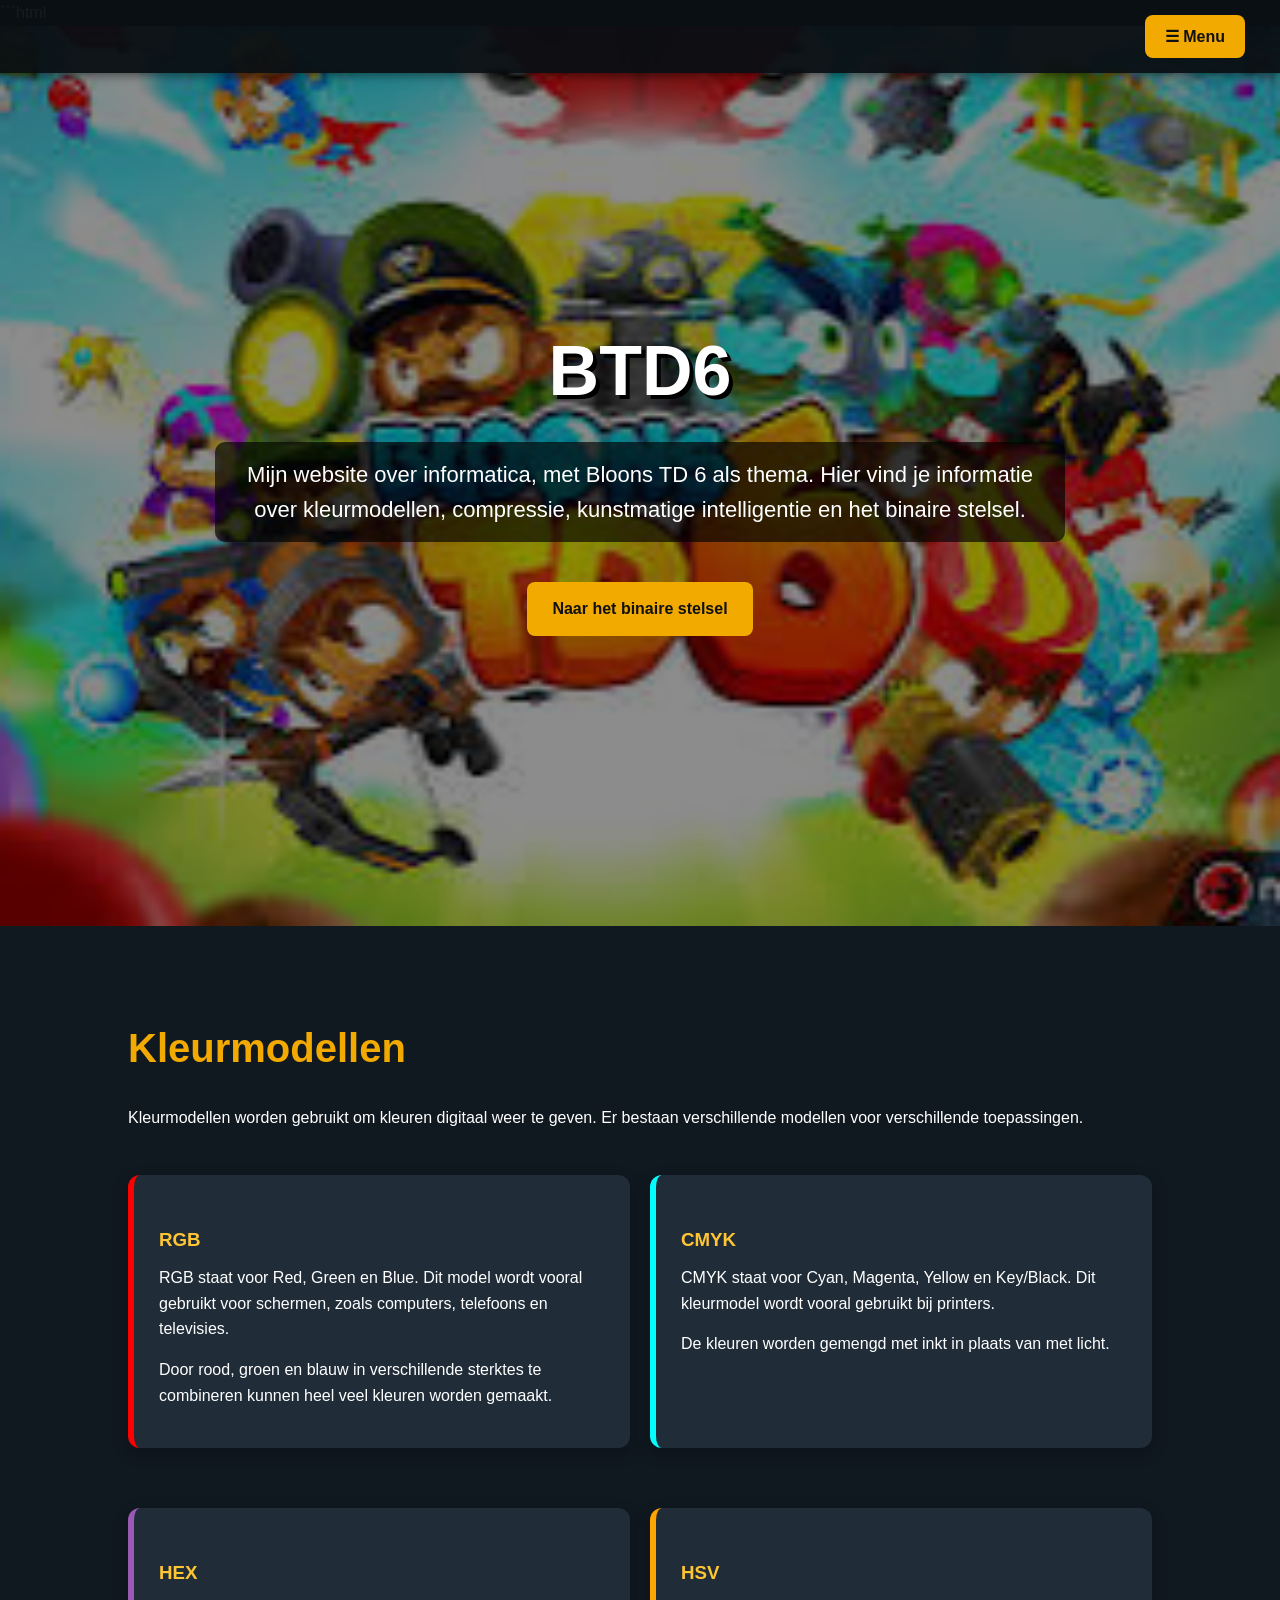
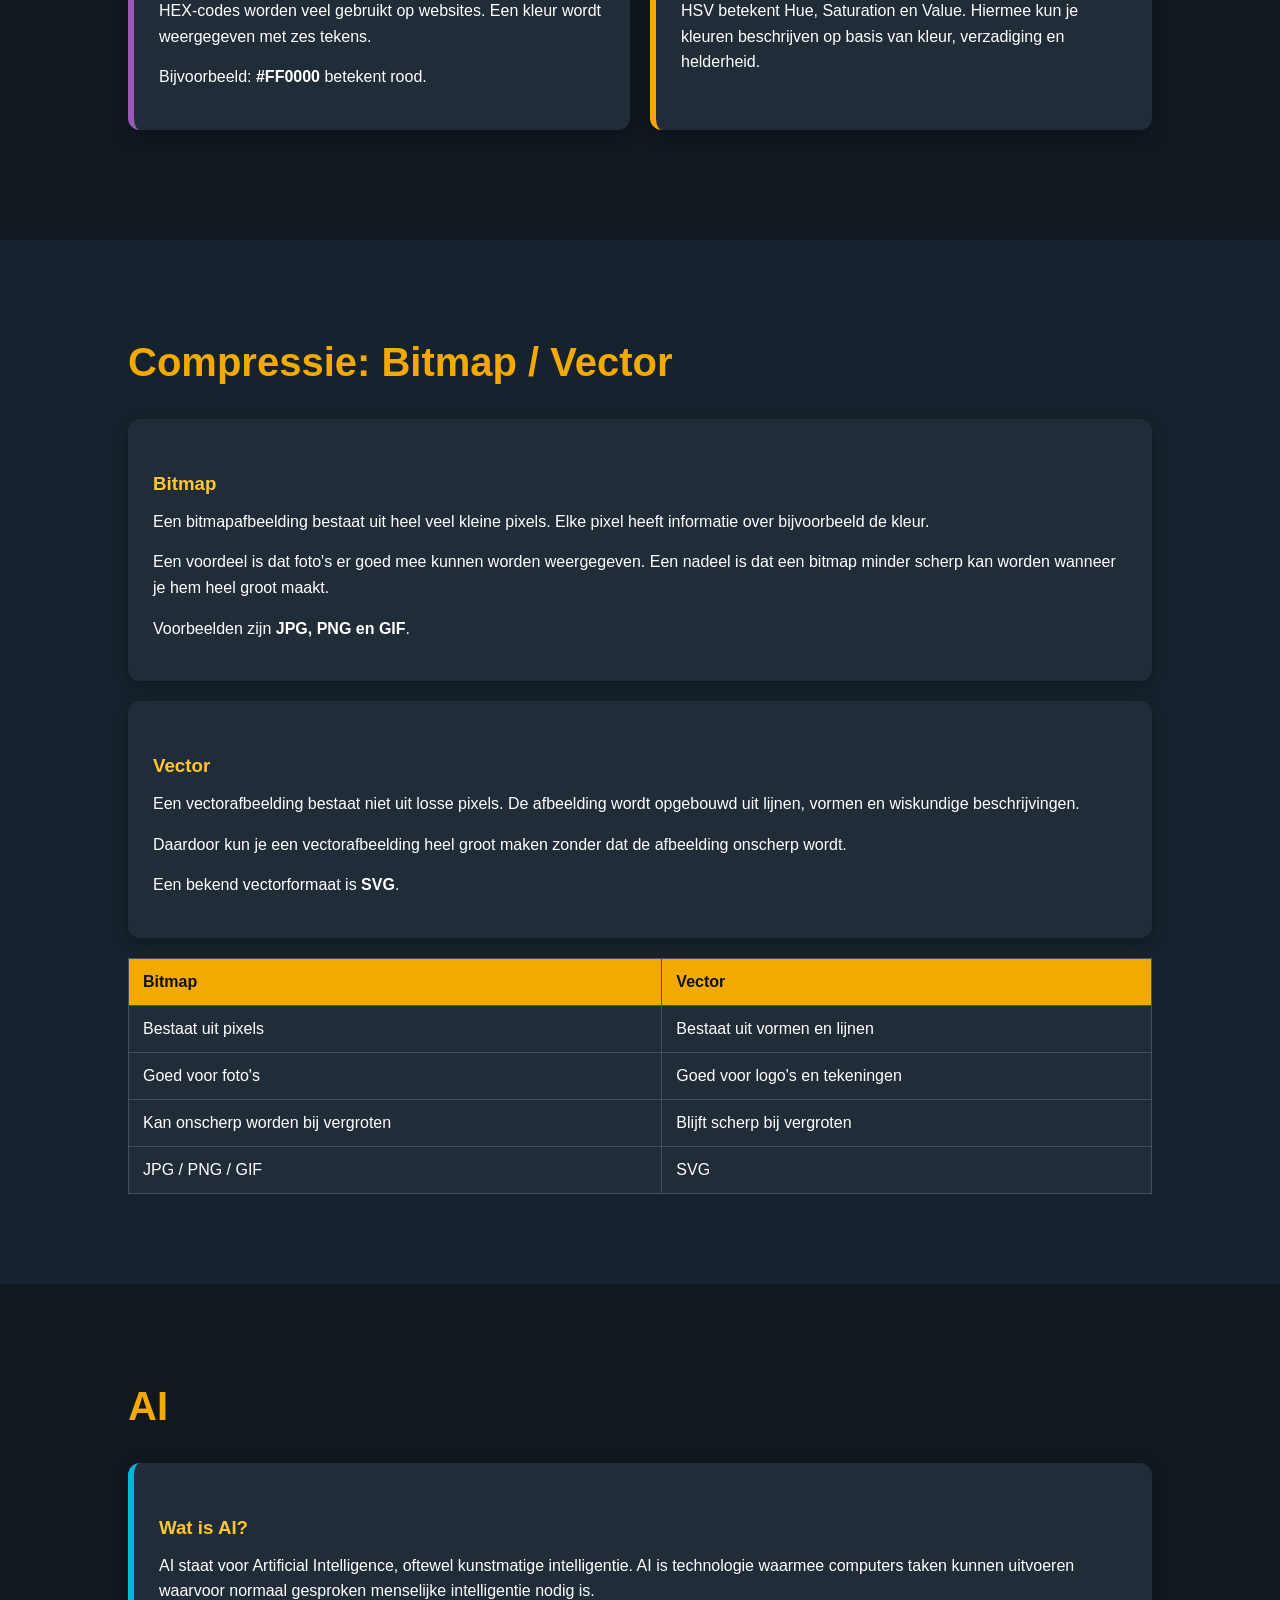
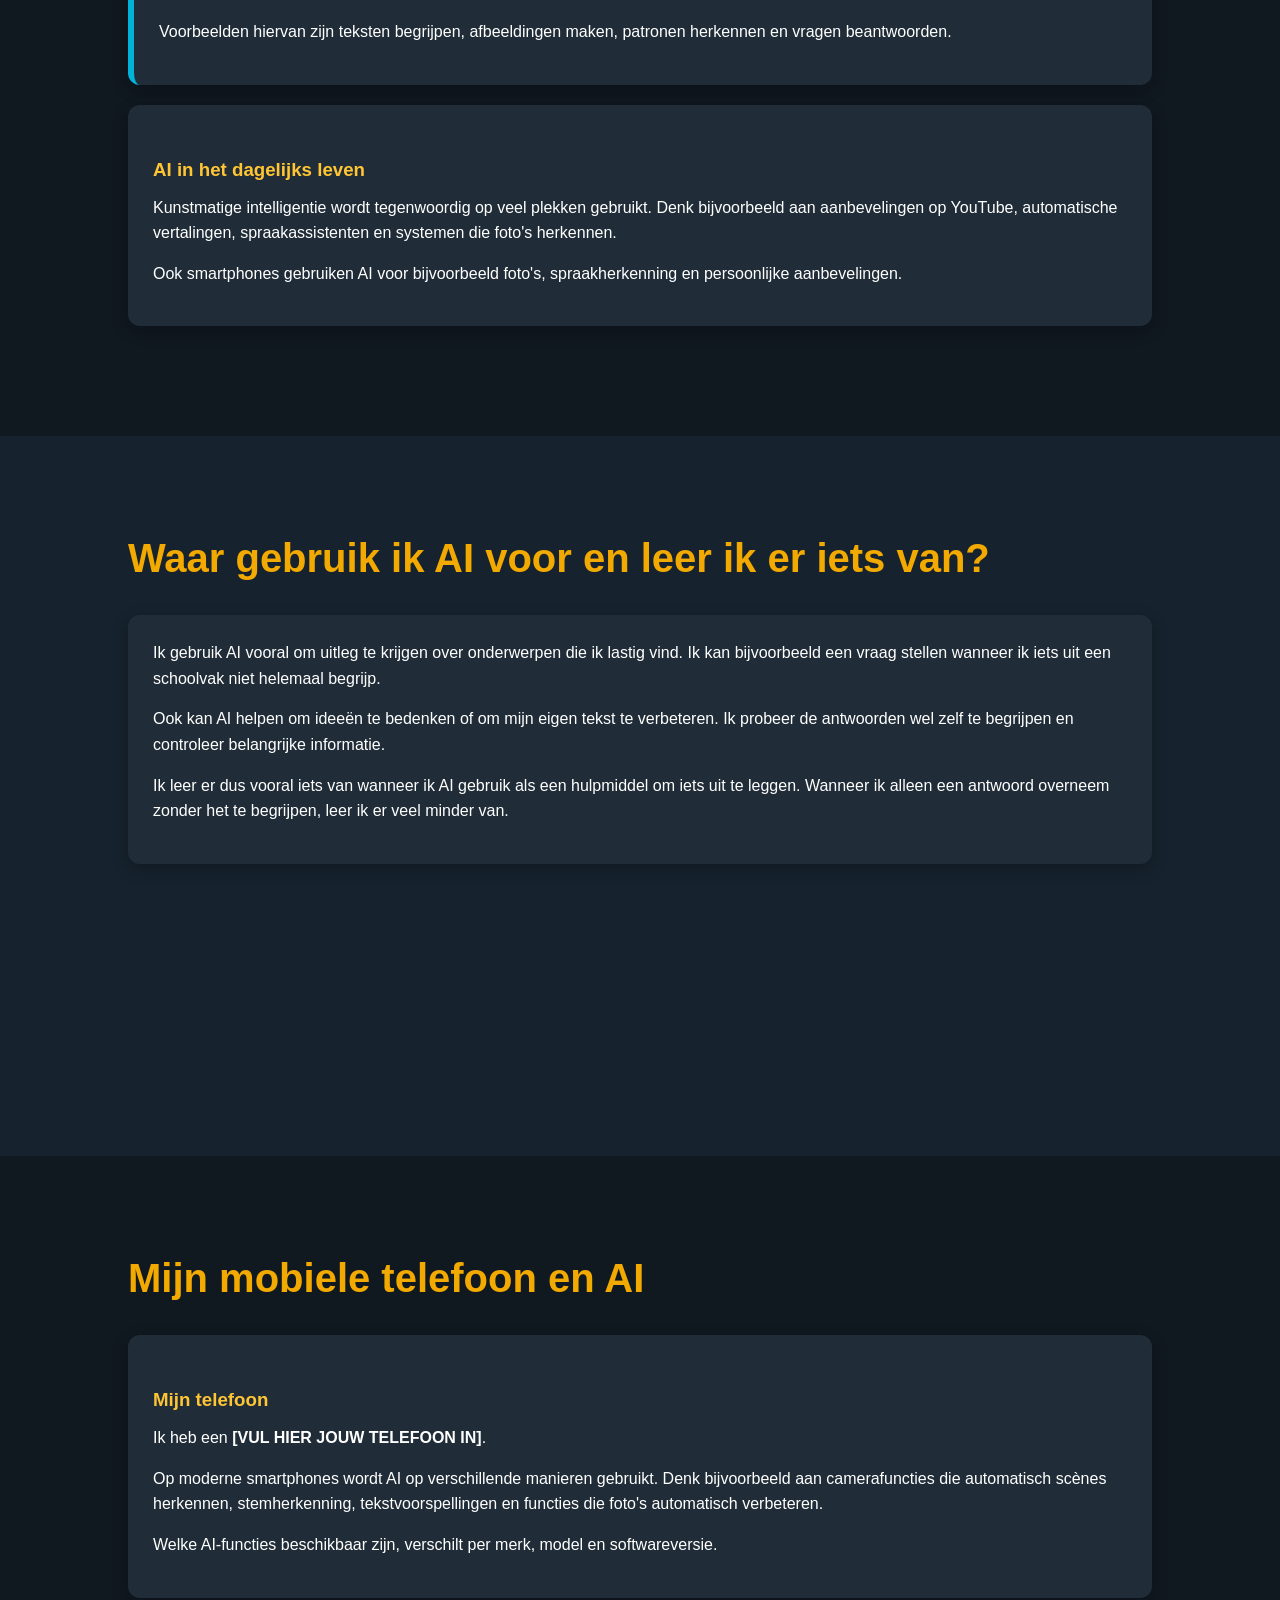
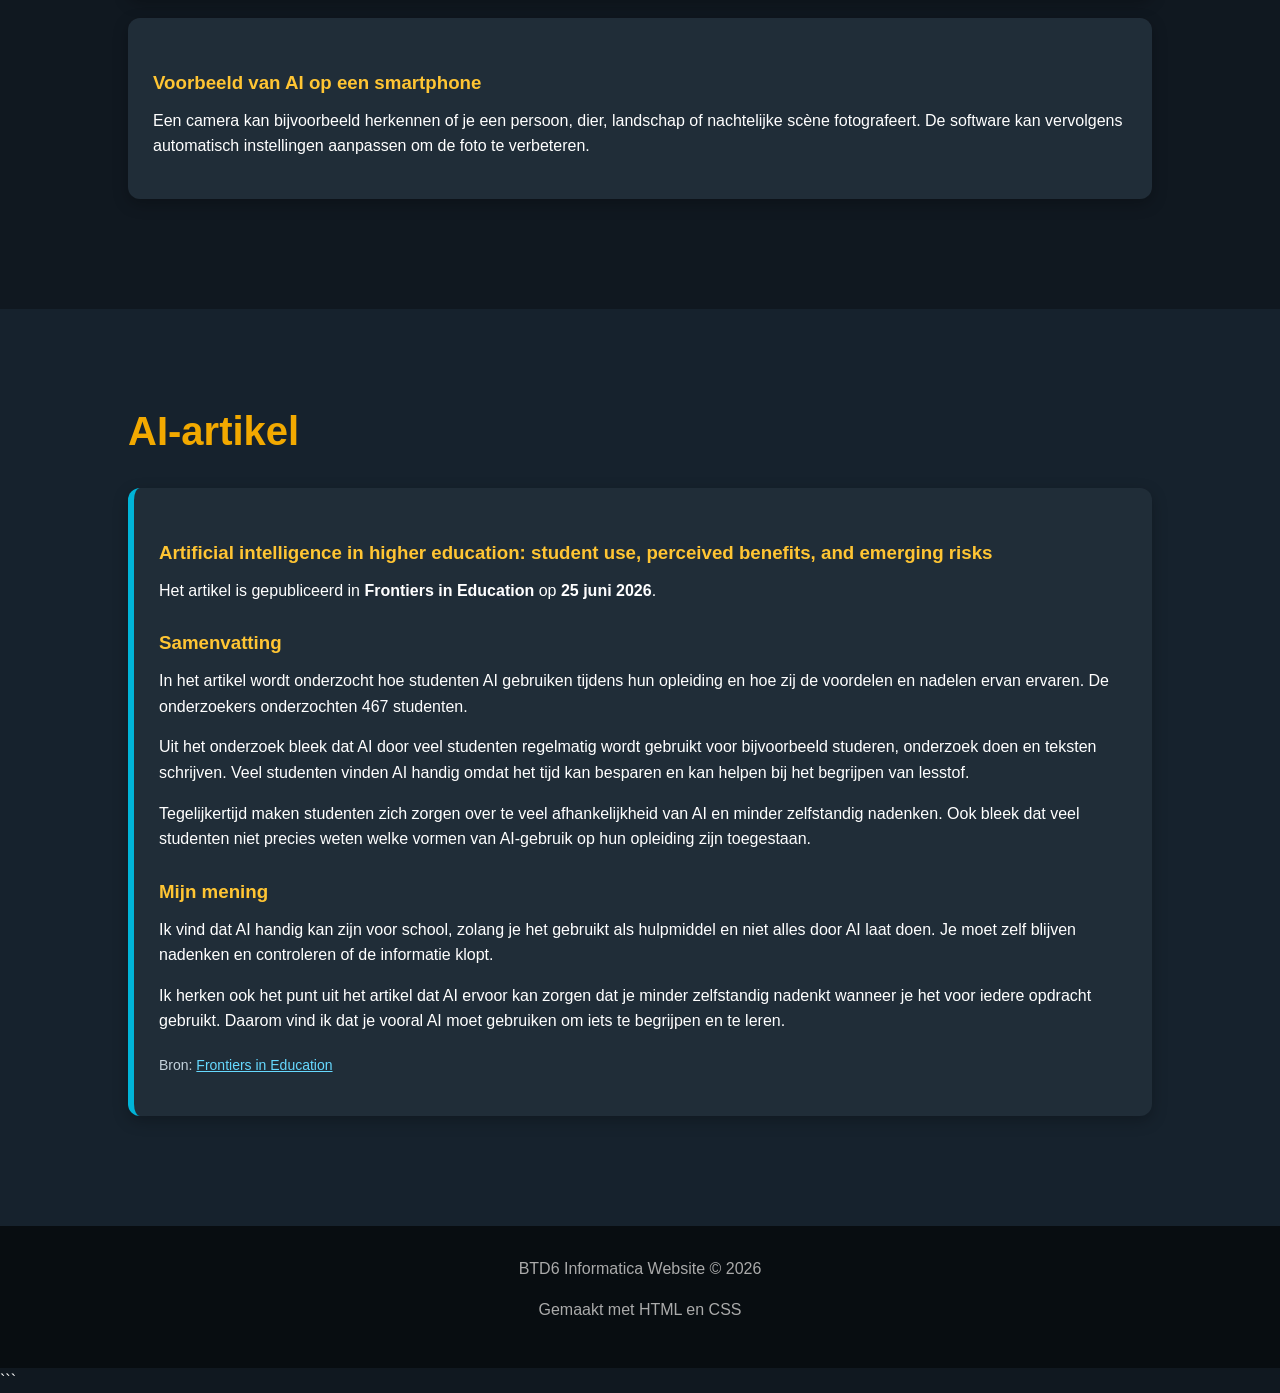
==== index.html @ ce1f9fec "ueifew" ====
```html
<!DOCTYPE html>
<html lang="nl">
<head>
    <meta charset="UTF-8">
    <meta name="viewport" content="width=device-width, initial-scale=1.0">
    <title>BTD6 Informatica</title>

    <style>
        * {
            margin: 0;
            padding: 0;
            box-sizing: border-box;
            scroll-behavior: smooth;
        }

        body {
            font-family: Arial, Helvetica, sans-serif;
            background: #101820;
            color: white;
            line-height: 1.6;
        }

        /* NAVIGATIE */

        nav {
            position: fixed;
            top: 0;
            right: 0;
            width: 100%;
            background: rgba(10, 15, 20, 0.95);
            z-index: 1000;
            padding: 15px 35px;
            display: flex;
            justify-content: flex-end;
            box-shadow: 0 2px 10px rgba(0, 0, 0, 0.5);
        }

        .dropdown {
            position: relative;
            display: inline-block;
        }

        .dropbtn {
            background: #f2a900;
            color: #111;
            padding: 12px 20px;
            font-size: 16px;
            font-weight: bold;
            border: none;
            border-radius: 8px;
            cursor: pointer;
        }

        .dropdown-content {
            display: none;
            position: absolute;
            right: 0;
            background: #202a33;
            min-width: 280px;
            border-radius: 8px;
            overflow: hidden;
            box-shadow: 0 8px 20px rgba(0, 0, 0, 0.5);
        }

        .dropdown-content a {
            color: white;
            padding: 13px 17px;
            text-decoration: none;
            display: block;
            transition: 0.2s;
        }

        .dropdown-content a:hover {
            background: #f2a900;
            color: #111;
        }

        .dropdown:hover .dropdown-content {
            display: block;
        }

        /* HOMEPAGE */

        .hero {
            position: relative;
            min-height: 100vh;
            overflow: hidden;
            display: flex;
            justify-content: center;
            align-items: center;
            text-align: center;
            padding: 30px;
        }

        .btd6-image {
            position: absolute;
            inset: 0;
            width: 100%;
            height: 100%;
            object-fit: cover;
            object-position: center;
            z-index: 0;
        }

        .hero::after {
            content: "";
            position: absolute;
            inset: 0;
            background: rgba(0, 0, 0, 0.45);
            z-index: 1;
        }

        .hero-content {
            position: relative;
            z-index: 2;
            max-width: 850px;
        }

        .hero h1 {
            font-size: 70px;
            text-shadow: 4px 4px 0 #000;
            margin-bottom: 15px;
        }

        .hero p {
            font-size: 22px;
            background: rgba(0, 0, 0, 0.65);
            padding: 15px 25px;
            border-radius: 10px;
        }

        .button {
            display: inline-block;
            margin-top: 25px;
            padding: 14px 25px;
            background: #f2a900;
            color: #111;
            text-decoration: none;
            font-weight: bold;
            border-radius: 8px;
            transition: 0.2s;
        }

        .button:hover {
            transform: scale(1.05);
            background: #ffc533;
        }

        /* SECTIES */

        section {
            padding: 90px 10%;
            min-height: 80vh;
        }

        section:nth-child(even) {
            background: #16222d;
        }

        section:nth-child(odd) {
            background: #101820;
        }

        .container {
            max-width: 1050px;
            margin: auto;
        }

        h2 {
            font-size: 40px;
            color: #f2a900;
            margin-bottom: 25px;
        }

        h3 {
            color: #ffc533;
            margin-top: 25px;
            margin-bottom: 10px;
        }

        p {
            margin-bottom: 15px;
        }

        .card {
            background: #202d38;
            padding: 25px;
            margin: 20px 0;
            border-radius: 12px;
            box-shadow: 0 5px 15px rgba(0, 0, 0, 0.25);
        }

        /* KLEURMODELLEN */

        .color-grid {
            display: grid;
            grid-template-columns: repeat(2, 1fr);
            gap: 20px;
            margin-top: 25px;
        }

        .rgb {
            border-left: 6px solid red;
        }

        .cmyk {
            border-left: 6px solid cyan;
        }

        .hex {
            border-left: 6px solid #9b59b6;
        }

        .hsv {
            border-left: 6px solid orange;
        }

        /* AI */

        .ai-highlight {
            border-left: 6px solid #00b4d8;
        }

        .source {
            font-size: 14px;
            margin-top: 20px;
            color: #c4d3dd;
        }

        .source a {
            color: #66d9ff;
        }

        /* TABEL */

        table {
            width: 100%;
            border-collapse: collapse;
            margin-top: 20px;
            background: #202d38;
        }

        th,
        td {
            padding: 14px;
            border: 1px solid #40515f;
            text-align: left;
        }

        th {
            background: #f2a900;
            color: #111;
        }

        /* FOOTER */

        footer {
            text-align: center;
            padding: 30px;
            background: #080d11;
            color: #aaa;
        }

        /* MOBIEL */

        @media (max-width: 800px) {

            .hero h1 {
                font-size: 45px;
            }

            .hero p {
                font-size: 18px;
            }

            .color-grid {
                grid-template-columns: 1fr;
            }

            nav {
                padding: 12px 15px;
            }

            section {
                padding: 80px 6%;
            }

            .dropdown-content {
                right: 0;
                min-width: 230px;
            }
        }
    </style>
</head>

<body>

    <!-- NAVIGATIE -->

    <nav>
        <div class="dropdown">
            <button class="dropbtn">☰ Menu</button>

            <div class="dropdown-content">

                <a href="index.html">Home</a>

                <a href="binairstelsel.html">
                    Binair stelsel
                </a>

                <a href="#kleurmodellen">
                    Kleurmodellen
                </a>

                <a href="#compressie">
                    Compressie: Bitmap / Vector
                </a>

                <a href="#ai">
                    AI
                </a>

                <a href="#mijn-ai">
                    Waar gebruik ik AI voor?
                </a>

                <a href="#mobiel">
                    AI in mijn mobiele telefoon
                </a>

                <a href="#artikel">
                    AI-artikel
                </a>

            </div>
        </div>
    </nav>


    <!-- HOMEPAGE -->

    <section class="hero" id="home">

        <img
            src="./images%20%284%29.jpeg"
            alt="Bloons TD 6"
            class="btd6-image"
        >

        <div class="hero-content">

            <h1>BTD6</h1>

            <p>
                Mijn website over informatica, met Bloons TD 6 als thema.
                Hier vind je informatie over kleurmodellen, compressie,
                kunstmatige intelligentie en het binaire stelsel.
            </p>

            <a href="binairstelsel.html" class="button">
                Naar het binaire stelsel
            </a>

        </div>

    </section>


    <!-- KLEURMODELLEN -->

    <section id="kleurmodellen">

        <div class="container">

            <h2>Kleurmodellen</h2>

            <p>
                Kleurmodellen worden gebruikt om kleuren digitaal weer te geven.
                Er bestaan verschillende modellen voor verschillende toepassingen.
            </p>

            <div class="color-grid">

                <div class="card rgb">

                    <h3>RGB</h3>

                    <p>
                        RGB staat voor Red, Green en Blue.
                        Dit model wordt vooral gebruikt voor schermen,
                        zoals computers, telefoons en televisies.
                    </p>

                    <p>
                        Door rood, groen en blauw in verschillende sterktes
                        te combineren kunnen heel veel kleuren worden gemaakt.
                    </p>

                </div>


                <div class="card cmyk">

                    <h3>CMYK</h3>

                    <p>
                        CMYK staat voor Cyan, Magenta, Yellow en Key/Black.
                        Dit kleurmodel wordt vooral gebruikt bij printers.
                    </p>

                    <p>
                        De kleuren worden gemengd met inkt in plaats van met licht.
                    </p>

                </div>


                <div class="card hex">

                    <h3>HEX</h3>

                    <p>
                        HEX-codes worden veel gebruikt op websites.
                        Een kleur wordt weergegeven met zes tekens.
                    </p>

                    <p>
                        Bijvoorbeeld:
                        <strong>#FF0000</strong> betekent rood.
                    </p>

                </div>


                <div class="card hsv">

                    <h3>HSV</h3>

                    <p>
                        HSV betekent Hue, Saturation en Value.
                        Hiermee kun je kleuren beschrijven op basis van
                        kleur, verzadiging en helderheid.
                    </p>

                </div>

            </div>

        </div>

    </section>


    <!-- COMPRESSIE -->

    <section id="compressie">

        <div class="container">

            <h2>Compressie: Bitmap / Vector</h2>

            <div class="card">

                <h3>Bitmap</h3>

                <p>
                    Een bitmapafbeelding bestaat uit heel veel kleine pixels.
                    Elke pixel heeft informatie over bijvoorbeeld de kleur.
                </p>

                <p>
                    Een voordeel is dat foto's er goed mee kunnen worden
                    weergegeven. Een nadeel is dat een bitmap minder scherp
                    kan worden wanneer je hem heel groot maakt.
                </p>

                <p>
                    Voorbeelden zijn <strong>JPG, PNG en GIF</strong>.
                </p>

            </div>


            <div class="card">

                <h3>Vector</h3>

                <p>
                    Een vectorafbeelding bestaat niet uit losse pixels.
                    De afbeelding wordt opgebouwd uit lijnen, vormen en
                    wiskundige beschrijvingen.
                </p>

                <p>
                    Daardoor kun je een vectorafbeelding heel groot maken
                    zonder dat de afbeelding onscherp wordt.
                </p>

                <p>
                    Een bekend vectorformaat is <strong>SVG</strong>.
                </p>

            </div>


            <table>

                <tr>
                    <th>Bitmap</th>
                    <th>Vector</th>
                </tr>

                <tr>
                    <td>Bestaat uit pixels</td>
                    <td>Bestaat uit vormen en lijnen</td>
                </tr>

                <tr>
                    <td>Goed voor foto's</td>
                    <td>Goed voor logo's en tekeningen</td>
                </tr>

                <tr>
                    <td>Kan onscherp worden bij vergroten</td>
                    <td>Blijft scherp bij vergroten</td>
                </tr>

                <tr>
                    <td>JPG / PNG / GIF</td>
                    <td>SVG</td>
                </tr>

            </table>

        </div>

    </section>


    <!-- AI -->

    <section id="ai">

        <div class="container">

            <h2>AI</h2>

            <div class="card ai-highlight">

                <h3>Wat is AI?</h3>

                <p>
                    AI staat voor Artificial Intelligence, oftewel kunstmatige
                    intelligentie. AI is technologie waarmee computers taken
                    kunnen uitvoeren waarvoor normaal gesproken menselijke
                    intelligentie nodig is.
                </p>

                <p>
                    Voorbeelden hiervan zijn teksten begrijpen,
                    afbeeldingen maken, patronen herkennen en vragen beantwoorden.
                </p>

            </div>


            <div class="card">

                <h3>AI in het dagelijks leven</h3>

                <p>
                    Kunstmatige intelligentie wordt tegenwoordig op veel plekken
                    gebruikt. Denk bijvoorbeeld aan aanbevelingen op YouTube,
                    automatische vertalingen, spraakassistenten en systemen
                    die foto's herkennen.
                </p>

                <p>
                    Ook smartphones gebruiken AI voor bijvoorbeeld foto's,
                    spraakherkenning en persoonlijke aanbevelingen.
                </p>

            </div>

        </div>

    </section>


    <!-- MIJN GEBRUIK VAN AI -->

    <section id="mijn-ai">

        <div class="container">

            <h2>Waar gebruik ik AI voor en leer ik er iets van?</h2>

            <div class="card">

                <p>
                    Ik gebruik AI vooral om uitleg te krijgen over onderwerpen
                    die ik lastig vind. Ik kan bijvoorbeeld een vraag stellen
                    wanneer ik iets uit een schoolvak niet helemaal begrijp.
                </p>

                <p>
                    Ook kan AI helpen om ideeën te bedenken of om mijn eigen
                    tekst te verbeteren. Ik probeer de antwoorden wel zelf
                    te begrijpen en controleer belangrijke informatie.
                </p>

                <p>
                    Ik leer er dus vooral iets van wanneer ik AI gebruik als
                    een hulpmiddel om iets uit te leggen. Wanneer ik alleen
                    een antwoord overneem zonder het te begrijpen, leer ik
                    er veel minder van.
                </p>

            </div>

        </div>

    </section>


    <!-- AI OP MOBIELE TELEFOON -->

    <section id="mobiel">

        <div class="container">

            <h2>Mijn mobiele telefoon en AI</h2>

            <div class="card">

                <h3>Mijn telefoon</h3>

                <p>
                    Ik heb een
                    <strong>[VUL HIER JOUW TELEFOON IN]</strong>.
                </p>

                <p>
                    Op moderne smartphones wordt AI op verschillende manieren
                    gebruikt. Denk bijvoorbeeld aan camerafuncties die
                    automatisch scènes herkennen, stemherkenning,
                    tekstvoorspellingen en functies die foto's automatisch
                    verbeteren.
                </p>

                <p>
                    Welke AI-functies beschikbaar zijn, verschilt per merk,
                    model en softwareversie.
                </p>

            </div>


            <div class="card">

                <h3>Voorbeeld van AI op een smartphone</h3>

                <p>
                    Een camera kan bijvoorbeeld herkennen of je een persoon,
                    dier, landschap of nachtelijke scène fotografeert.
                    De software kan vervolgens automatisch instellingen
                    aanpassen om de foto te verbeteren.
                </p>

            </div>

        </div>

    </section>


    <!-- AI-ARTIKEL -->

    <section id="artikel">

        <div class="container">

            <h2>AI-artikel</h2>

            <div class="card ai-highlight">

                <h3>
                    Artificial intelligence in higher education:
                    student use, perceived benefits, and emerging risks
                </h3>

                <p>
                    Het artikel is gepubliceerd in
                    <strong>Frontiers in Education</strong> op
                    <strong>25 juni 2026</strong>.
                </p>

                <h3>Samenvatting</h3>

                <p>
                    In het artikel wordt onderzocht hoe studenten AI gebruiken
                    tijdens hun opleiding en hoe zij de voordelen en nadelen
                    ervan ervaren. De onderzoekers onderzochten 467 studenten.
                </p>

                <p>
                    Uit het onderzoek bleek dat AI door veel studenten regelmatig
                    wordt gebruikt voor bijvoorbeeld studeren, onderzoek doen
                    en teksten schrijven. Veel studenten vinden AI handig omdat
                    het tijd kan besparen en kan helpen bij het begrijpen van
                    lesstof.
                </p>

                <p>
                    Tegelijkertijd maken studenten zich zorgen over te veel
                    afhankelijkheid van AI en minder zelfstandig nadenken.
                    Ook bleek dat veel studenten niet precies weten welke vormen
                    van AI-gebruik op hun opleiding zijn toegestaan.
                </p>

                <h3>Mijn mening</h3>

                <p>
                    Ik vind dat AI handig kan zijn voor school, zolang je het
                    gebruikt als hulpmiddel en niet alles door AI laat doen.
                    Je moet zelf blijven nadenken en controleren of de
                    informatie klopt.
                </p>

                <p>
                    Ik herken ook het punt uit het artikel dat AI ervoor kan
                    zorgen dat je minder zelfstandig nadenkt wanneer je het
                    voor iedere opdracht gebruikt. Daarom vind ik dat je vooral
                    AI moet gebruiken om iets te begrijpen en te leren.
                </p>

                <p class="source">
                    Bron:
                    <a
                        href="https://www.frontiersin.org/journals/education/articles/10.3389/feduc.2026.1812390/full"
                        target="_blank">
                        Frontiers in Education
                    </a>
                </p>

            </div>

        </div>

    </section>


    <!-- FOOTER -->

    <footer>

        <p>
            BTD6 Informatica Website © 2026
        </p>

        <p>
            Gemaakt met HTML en CSS
        </p>

    </footer>

</body>
</html>
```
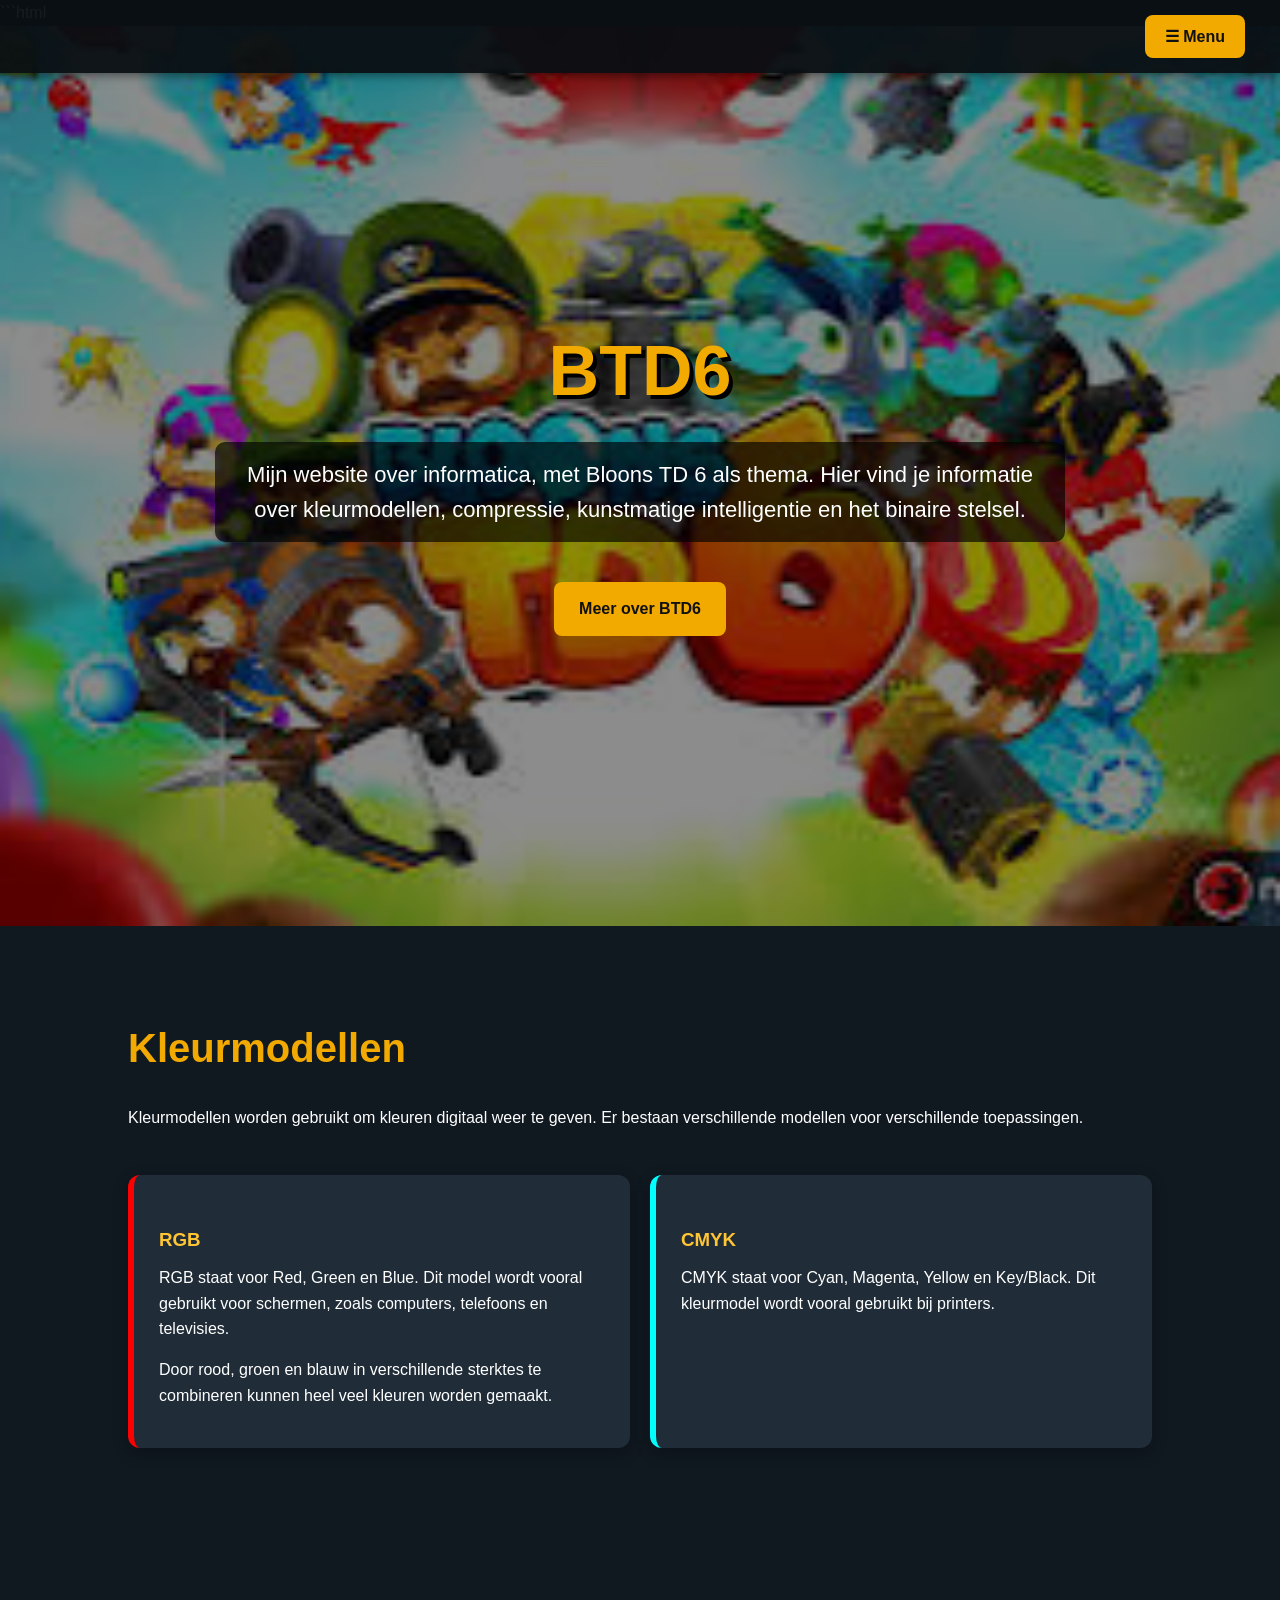
==== commit f85e733b: "jq" ====
--- a/index.html
+++ b/index.html
@@ -21,7 +21,9 @@
             line-height: 1.6;
         }
 
-        /* NAVIGATIE */
+        /* =========================
+           NAVIGATIE
+        ========================= */
 
         nav {
             position: fixed;
@@ -80,26 +82,33 @@
             display: block;
         }
 
-        /* HOMEPAGE */
+        /* =========================
+           HOMEPAGE
+        ========================= */
 
         .hero {
             position: relative;
             min-height: 100vh;
             overflow: hidden;
+
             display: flex;
             justify-content: center;
             align-items: center;
             text-align: center;
+
             padding: 30px;
         }
 
         .btd6-image {
             position: absolute;
             inset: 0;
+
             width: 100%;
             height: 100%;
+
             object-fit: cover;
             object-position: center;
+
             z-index: 0;
         }
 
@@ -107,7 +116,9 @@
             content: "";
             position: absolute;
             inset: 0;
+
             background: rgba(0, 0, 0, 0.45);
+
             z-index: 1;
         }
 
@@ -121,6 +132,7 @@
             font-size: 70px;
             text-shadow: 4px 4px 0 #000;
             margin-bottom: 15px;
+            color: #f2a900;
         }
 
         .hero p {
@@ -147,7 +159,9 @@
             background: #ffc533;
         }
 
-        /* SECTIES */
+        /* =========================
+           SECTIES
+        ========================= */
 
         section {
             padding: 90px 10%;
@@ -191,7 +205,9 @@
             box-shadow: 0 5px 15px rgba(0, 0, 0, 0.25);
         }
 
-        /* KLEURMODELLEN */
+        /* =========================
+           KLEURMODELLEN
+        ========================= */
 
         .color-grid {
             display: grid;
@@ -216,7 +232,9 @@
             border-left: 6px solid orange;
         }
 
-        /* AI */
+        /* =========================
+           AI
+        ========================= */
 
         .ai-highlight {
             border-left: 6px solid #00b4d8;
@@ -232,7 +250,9 @@
             color: #66d9ff;
         }
 
-        /* TABEL */
+        /* =========================
+           TABEL
+        ========================= */
 
         table {
             width: 100%;
@@ -253,7 +273,9 @@
             color: #111;
         }
 
-        /* FOOTER */
+        /* =========================
+           FOOTER
+        ========================= */
 
         footer {
             text-align: center;
@@ -262,7 +284,9 @@
             color: #aaa;
         }
 
-        /* MOBIEL */
+        /* =========================
+           MOBIEL
+        ========================= */
 
         @media (max-width: 800px) {
 
@@ -296,15 +320,27 @@
 
 <body>
 
-    <!-- NAVIGATIE -->
+    <!-- =========================
+         NAVIGATIE
+    ========================= -->
 
     <nav>
+
         <div class="dropdown">
-            <button class="dropbtn">☰ Menu</button>
+
+            <button class="dropbtn">
+                ☰ Menu
+            </button>
 
             <div class="dropdown-content">
 
-                <a href="index.html">Home</a>
+                <a href="index.html">
+                    Home
+                </a>
+
+                <a href="btd6.html">
+                    Over BTD6
+                </a>
 
                 <a href="binairstelsel.html">
                     Binair stelsel
@@ -335,11 +371,15 @@
                 </a>
 
             </div>
+
         </div>
+
     </nav>
 
 
-    <!-- HOMEPAGE -->
+    <!-- =========================
+         HOMEPAGE
+    ========================= -->
 
     <section class="hero" id="home">
 
@@ -359,8 +399,8 @@
                 kunstmatige intelligentie en het binaire stelsel.
             </p>
 
-            <a href="binairstelsel.html" class="button">
-                Naar het binaire stelsel
+            <a href="btd6.html" class="button">
+                Meer over BTD6
             </a>
 
         </div>
@@ -368,7 +408,9 @@
     </section>
 
 
-    <!-- KLEURMODELLEN -->
+    <!-- =========================
+         KLEURMODELLEN
+    ========================= -->
 
     <section id="kleurmodellen">
 
@@ -408,364 +450,5 @@
                     <p>
                         CMYK staat voor Cyan, Magenta, Yellow en Key/Black.
                         Dit kleurmodel wordt vooral gebruikt bij printers.
-                    </p>
-
-                    <p>
-                        De kleuren worden gemengd met inkt in plaats van met licht.
-                    </p>
-
-                </div>
-
-
-                <div class="card hex">
-
-                    <h3>HEX</h3>
-
-                    <p>
-                        HEX-codes worden veel gebruikt op websites.
-                        Een kleur wordt weergegeven met zes tekens.
-                    </p>
-
-                    <p>
-                        Bijvoorbeeld:
-                        <strong>#FF0000</strong> betekent rood.
-                    </p>
-
-                </div>
-
-
-                <div class="card hsv">
-
-                    <h3>HSV</h3>
-
-                    <p>
-                        HSV betekent Hue, Saturation en Value.
-                        Hiermee kun je kleuren beschrijven op basis van
-                        kleur, verzadiging en helderheid.
-                    </p>
-
-                </div>
-
-            </div>
-
-        </div>
-
-    </section>
-
-
-    <!-- COMPRESSIE -->
-
-    <section id="compressie">
-
-        <div class="container">
-
-            <h2>Compressie: Bitmap / Vector</h2>
-
-            <div class="card">
-
-                <h3>Bitmap</h3>
-
-                <p>
-                    Een bitmapafbeelding bestaat uit heel veel kleine pixels.
-                    Elke pixel heeft informatie over bijvoorbeeld de kleur.
-                </p>
-
-                <p>
-                    Een voordeel is dat foto's er goed mee kunnen worden
-                    weergegeven. Een nadeel is dat een bitmap minder scherp
-                    kan worden wanneer je hem heel groot maakt.
-                </p>
-
-                <p>
-                    Voorbeelden zijn <strong>JPG, PNG en GIF</strong>.
-                </p>
-
-            </div>
-
-
-            <div class="card">
-
-                <h3>Vector</h3>
-
-                <p>
-                    Een vectorafbeelding bestaat niet uit losse pixels.
-                    De afbeelding wordt opgebouwd uit lijnen, vormen en
-                    wiskundige beschrijvingen.
-                </p>
-
-                <p>
-                    Daardoor kun je een vectorafbeelding heel groot maken
-                    zonder dat de afbeelding onscherp wordt.
-                </p>
-
-                <p>
-                    Een bekend vectorformaat is <strong>SVG</strong>.
-                </p>
-
-            </div>
-
-
-            <table>
-
-                <tr>
-                    <th>Bitmap</th>
-                    <th>Vector</th>
-                </tr>
-
-                <tr>
-                    <td>Bestaat uit pixels</td>
-                    <td>Bestaat uit vormen en lijnen</td>
-                </tr>
-
-                <tr>
-                    <td>Goed voor foto's</td>
-                    <td>Goed voor logo's en tekeningen</td>
-                </tr>
-
-                <tr>
-                    <td>Kan onscherp worden bij vergroten</td>
-                    <td>Blijft scherp bij vergroten</td>
-                </tr>
-
-                <tr>
-                    <td>JPG / PNG / GIF</td>
-                    <td>SVG</td>
-                </tr>
-
-            </table>
-
-        </div>
-
-    </section>
-
-
-    <!-- AI -->
-
-    <section id="ai">
-
-        <div class="container">
-
-            <h2>AI</h2>
-
-            <div class="card ai-highlight">
-
-                <h3>Wat is AI?</h3>
-
-                <p>
-                    AI staat voor Artificial Intelligence, oftewel kunstmatige
-                    intelligentie. AI is technologie waarmee computers taken
-                    kunnen uitvoeren waarvoor normaal gesproken menselijke
-                    intelligentie nodig is.
-                </p>
-
-                <p>
-                    Voorbeelden hiervan zijn teksten begrijpen,
-                    afbeeldingen maken, patronen herkennen en vragen beantwoorden.
-                </p>
-
-            </div>
-
-
-            <div class="card">
-
-                <h3>AI in het dagelijks leven</h3>
-
-                <p>
-                    Kunstmatige intelligentie wordt tegenwoordig op veel plekken
-                    gebruikt. Denk bijvoorbeeld aan aanbevelingen op YouTube,
-                    automatische vertalingen, spraakassistenten en systemen
-                    die foto's herkennen.
-                </p>
-
-                <p>
-                    Ook smartphones gebruiken AI voor bijvoorbeeld foto's,
-                    spraakherkenning en persoonlijke aanbevelingen.
-                </p>
-
-            </div>
-
-        </div>
-
-    </section>
-
-
-    <!-- MIJN GEBRUIK VAN AI -->
-
-    <section id="mijn-ai">
-
-        <div class="container">
-
-            <h2>Waar gebruik ik AI voor en leer ik er iets van?</h2>
-
-            <div class="card">
-
-                <p>
-                    Ik gebruik AI vooral om uitleg te krijgen over onderwerpen
-                    die ik lastig vind. Ik kan bijvoorbeeld een vraag stellen
-                    wanneer ik iets uit een schoolvak niet helemaal begrijp.
-                </p>
-
-                <p>
-                    Ook kan AI helpen om ideeën te bedenken of om mijn eigen
-                    tekst te verbeteren. Ik probeer de antwoorden wel zelf
-                    te begrijpen en controleer belangrijke informatie.
-                </p>
-
-                <p>
-                    Ik leer er dus vooral iets van wanneer ik AI gebruik als
-                    een hulpmiddel om iets uit te leggen. Wanneer ik alleen
-                    een antwoord overneem zonder het te begrijpen, leer ik
-                    er veel minder van.
-                </p>
-
-            </div>
-
-        </div>
-
-    </section>
-
-
-    <!-- AI OP MOBIELE TELEFOON -->
-
-    <section id="mobiel">
-
-        <div class="container">
-
-            <h2>Mijn mobiele telefoon en AI</h2>
-
-            <div class="card">
-
-                <h3>Mijn telefoon</h3>
-
-                <p>
-                    Ik heb een
-                    <strong>[VUL HIER JOUW TELEFOON IN]</strong>.
-                </p>
-
-                <p>
-                    Op moderne smartphones wordt AI op verschillende manieren
-                    gebruikt. Denk bijvoorbeeld aan camerafuncties die
-                    automatisch scènes herkennen, stemherkenning,
-                    tekstvoorspellingen en functies die foto's automatisch
-                    verbeteren.
-                </p>
-
-                <p>
-                    Welke AI-functies beschikbaar zijn, verschilt per merk,
-                    model en softwareversie.
-                </p>
-
-            </div>
-
-
-            <div class="card">
-
-                <h3>Voorbeeld van AI op een smartphone</h3>
-
-                <p>
-                    Een camera kan bijvoorbeeld herkennen of je een persoon,
-                    dier, landschap of nachtelijke scène fotografeert.
-                    De software kan vervolgens automatisch instellingen
-                    aanpassen om de foto te verbeteren.
-                </p>
-
-            </div>
-
-        </div>
-
-    </section>
-
-
-    <!-- AI-ARTIKEL -->
-
-    <section id="artikel">
-
-        <div class="container">
-
-            <h2>AI-artikel</h2>
-
-            <div class="card ai-highlight">
-
-                <h3>
-                    Artificial intelligence in higher education:
-                    student use, perceived benefits, and emerging risks
-                </h3>
-
-                <p>
-                    Het artikel is gepubliceerd in
-                    <strong>Frontiers in Education</strong> op
-                    <strong>25 juni 2026</strong>.
-                </p>
-
-                <h3>Samenvatting</h3>
-
-                <p>
-                    In het artikel wordt onderzocht hoe studenten AI gebruiken
-                    tijdens hun opleiding en hoe zij de voordelen en nadelen
-                    ervan ervaren. De onderzoekers onderzochten 467 studenten.
-                </p>
-
-                <p>
-                    Uit het onderzoek bleek dat AI door veel studenten regelmatig
-                    wordt gebruikt voor bijvoorbeeld studeren, onderzoek doen
-                    en teksten schrijven. Veel studenten vinden AI handig omdat
-                    het tijd kan besparen en kan helpen bij het begrijpen van
-                    lesstof.
-                </p>
-
-                <p>
-                    Tegelijkertijd maken studenten zich zorgen over te veel
-                    afhankelijkheid van AI en minder zelfstandig nadenken.
-                    Ook bleek dat veel studenten niet precies weten welke vormen
-                    van AI-gebruik op hun opleiding zijn toegestaan.
-                </p>
-
-                <h3>Mijn mening</h3>
-
-                <p>
-                    Ik vind dat AI handig kan zijn voor school, zolang je het
-                    gebruikt als hulpmiddel en niet alles door AI laat doen.
-                    Je moet zelf blijven nadenken en controleren of de
-                    informatie klopt.
-                </p>
-
-                <p>
-                    Ik herken ook het punt uit het artikel dat AI ervoor kan
-                    zorgen dat je minder zelfstandig nadenkt wanneer je het
-                    voor iedere opdracht gebruikt. Daarom vind ik dat je vooral
-                    AI moet gebruiken om iets te begrijpen en te leren.
-                </p>
-
-                <p class="source">
-                    Bron:
-                    <a
-                        href="https://www.frontiersin.org/journals/education/articles/10.3389/feduc.2026.1812390/full"
-                        target="_blank">
-                        Frontiers in Education
-                    </a>
-                </p>
-
-            </div>
-
-        </div>
-
-    </section>
-
-
-    <!-- FOOTER -->
-
-    <footer>
-
-        <p>
-            BTD6 Informatica Website © 2026
-        </p>
-
-        <p>
-            Gemaakt met HTML en CSS
-        </p>
-
-    </footer>
-
-</body>
-</html>
+                    </
 ```
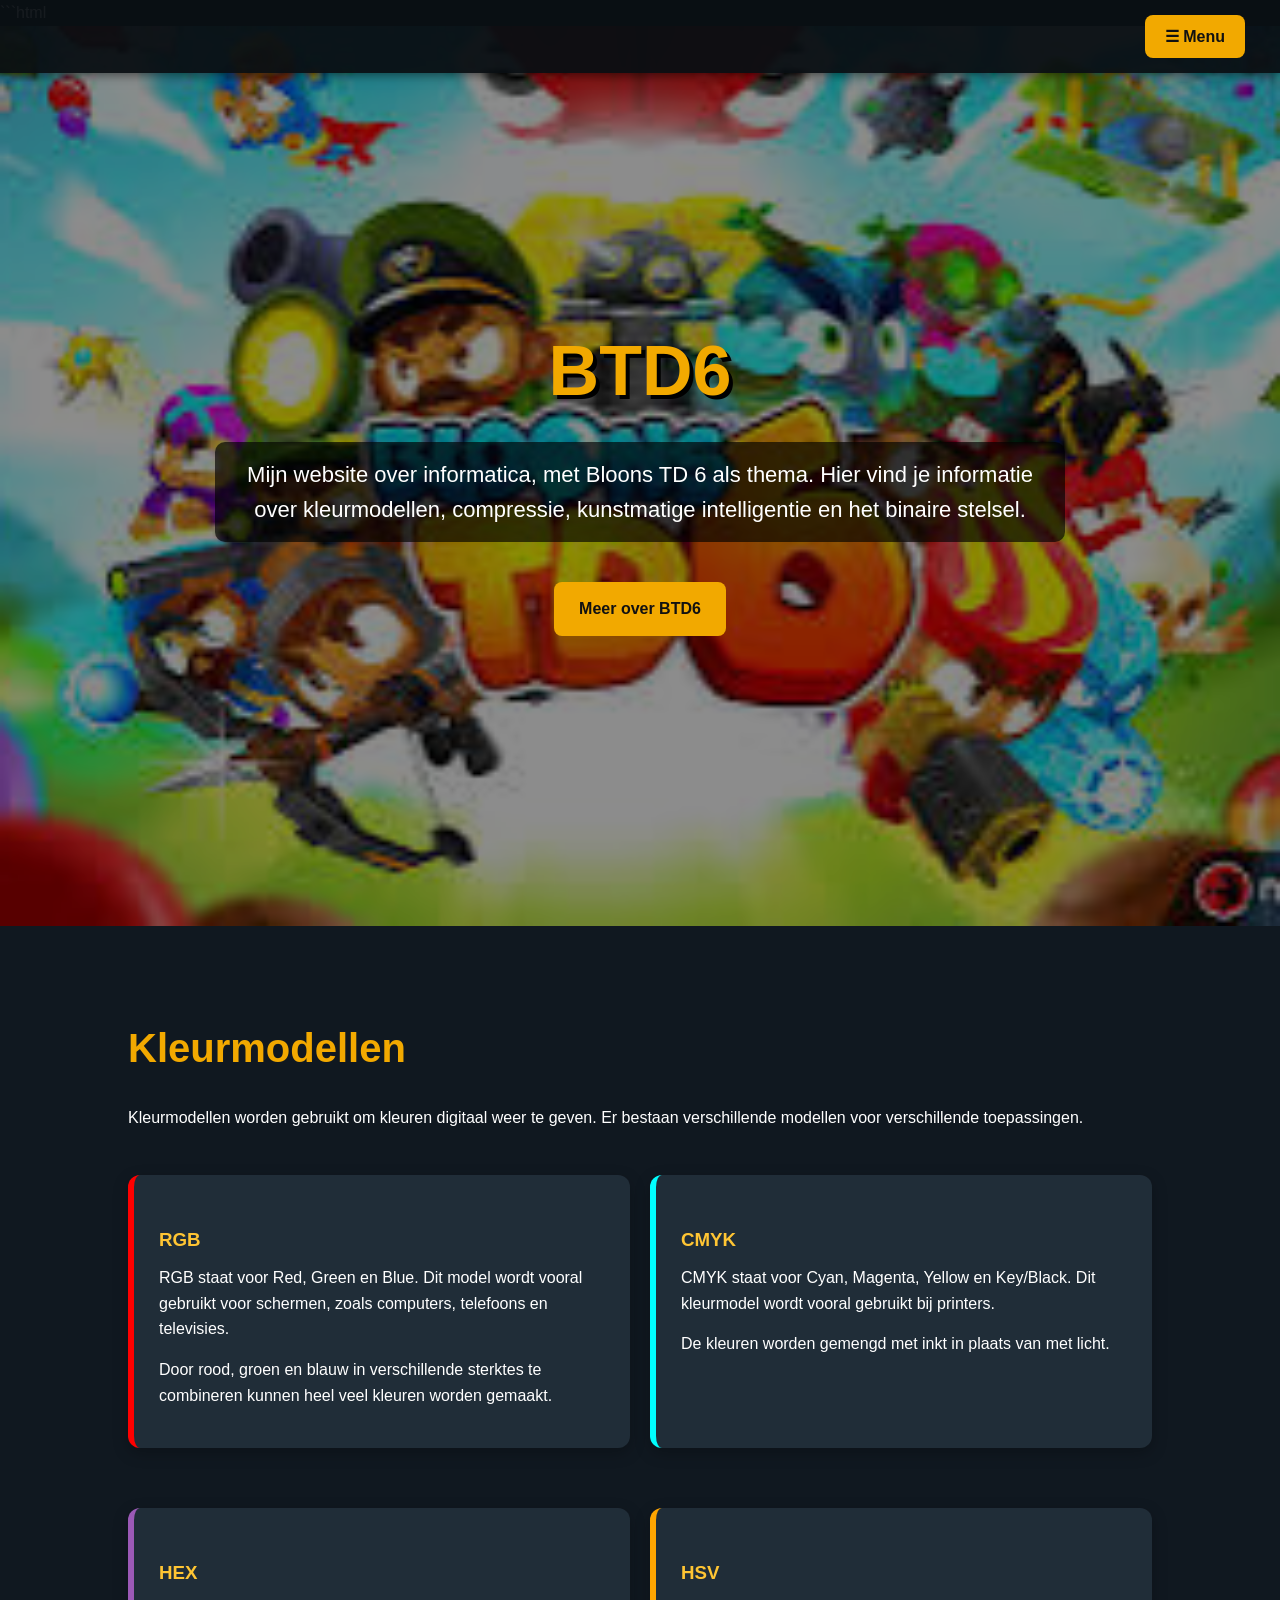
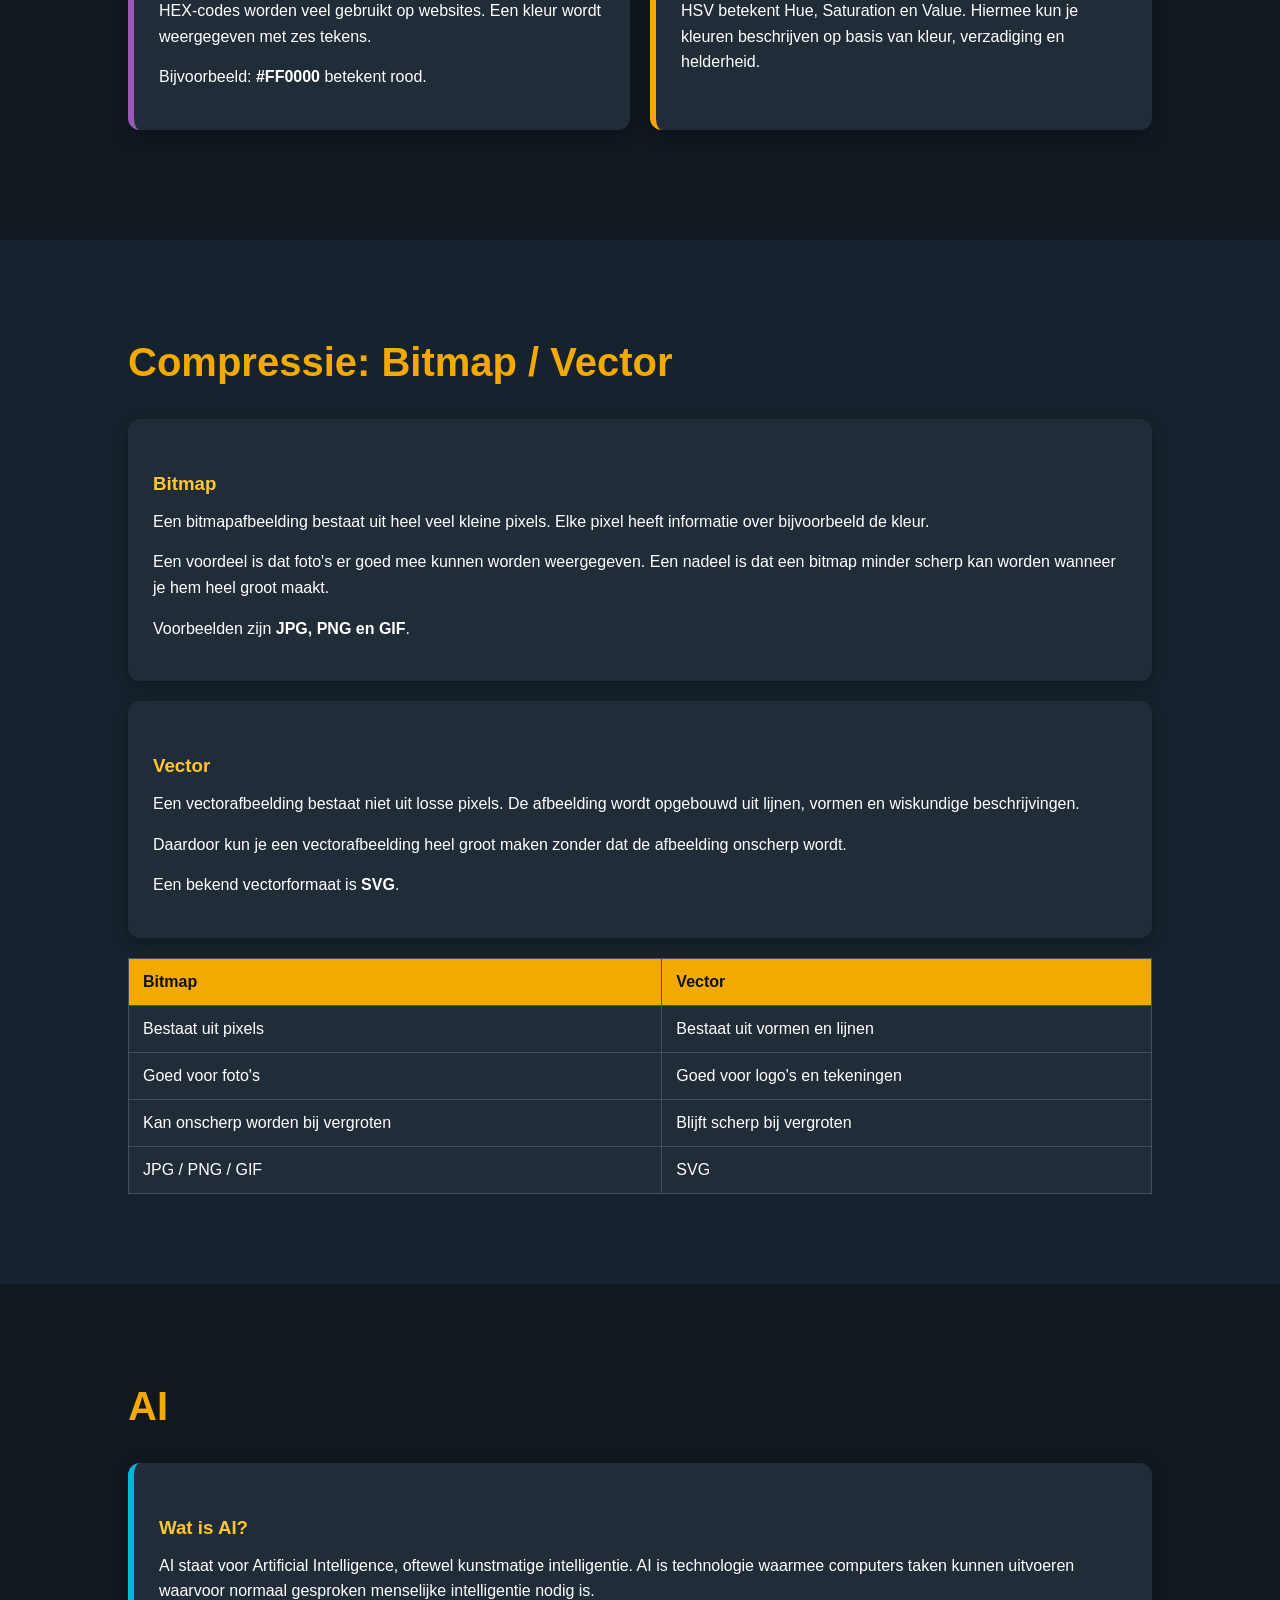
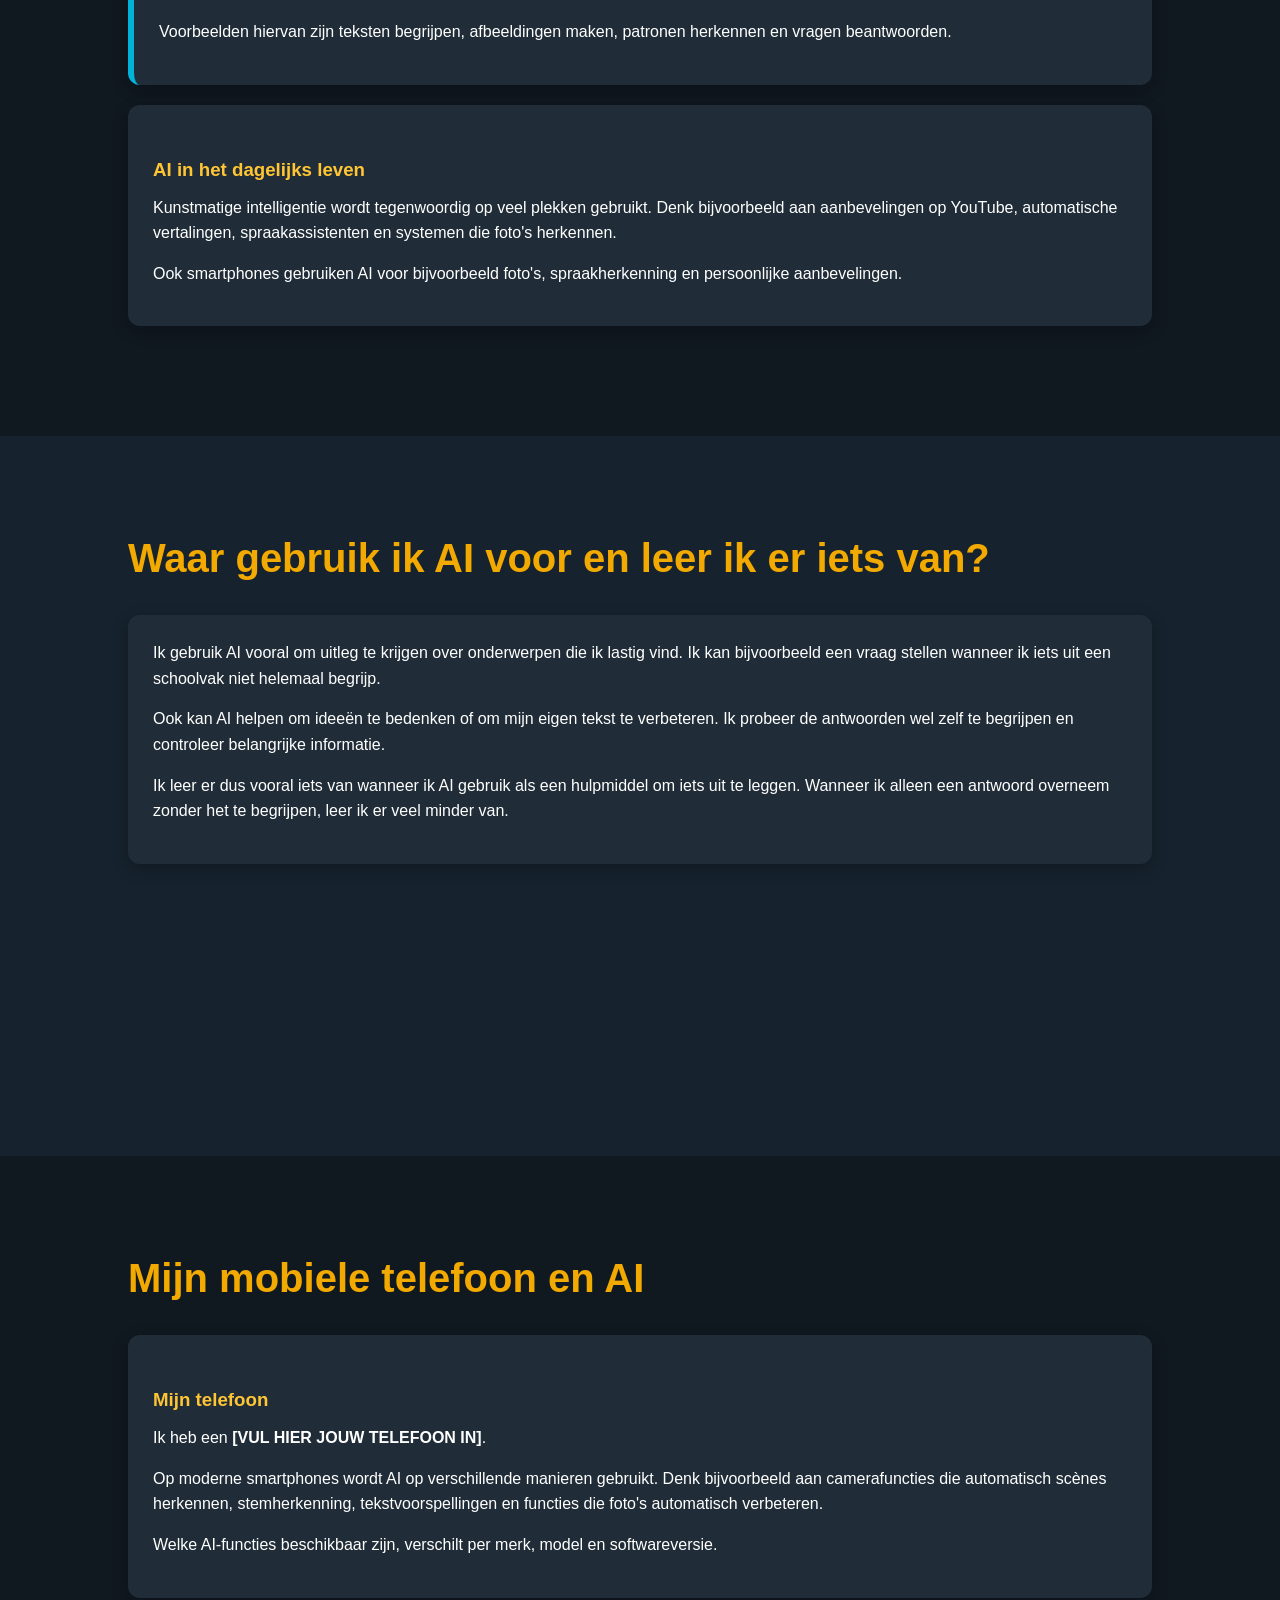
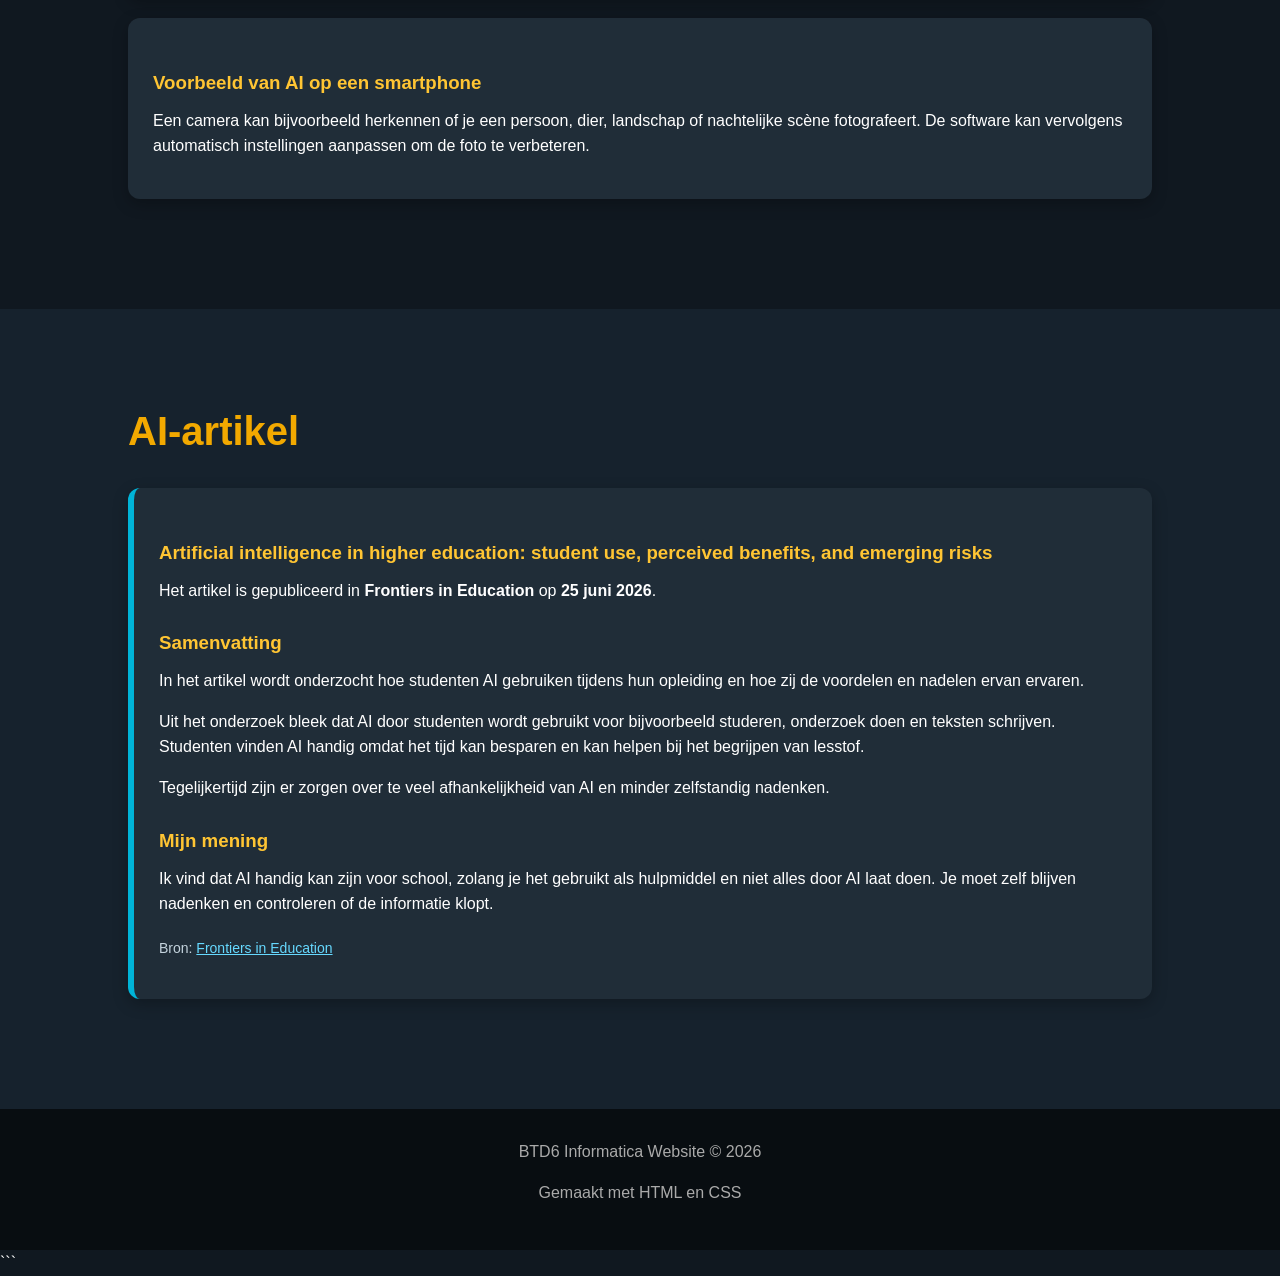
==== commit 2062374b: "sn" ====
--- a/index.html
+++ b/index.html
@@ -450,5 +450,364 @@
                     <p>
                         CMYK staat voor Cyan, Magenta, Yellow en Key/Black.
                         Dit kleurmodel wordt vooral gebruikt bij printers.
-                    </
+                    </p>
+
+                    <p>
+                        De kleuren worden gemengd met inkt in plaats van met licht.
+                    </p>
+
+                </div>
+
+
+                <div class="card hex">
+
+                    <h3>HEX</h3>
+
+                    <p>
+                        HEX-codes worden veel gebruikt op websites.
+                        Een kleur wordt weergegeven met zes tekens.
+                    </p>
+
+                    <p>
+                        Bijvoorbeeld:
+                        <strong>#FF0000</strong> betekent rood.
+                    </p>
+
+                </div>
+
+
+                <div class="card hsv">
+
+                    <h3>HSV</h3>
+
+                    <p>
+                        HSV betekent Hue, Saturation en Value.
+                        Hiermee kun je kleuren beschrijven op basis van
+                        kleur, verzadiging en helderheid.
+                    </p>
+
+                </div>
+
+            </div>
+
+        </div>
+
+    </section>
+
+
+    <!-- =========================
+         COMPRESSIE
+    ========================= -->
+
+    <section id="compressie">
+
+        <div class="container">
+
+            <h2>Compressie: Bitmap / Vector</h2>
+
+            <div class="card">
+
+                <h3>Bitmap</h3>
+
+                <p>
+                    Een bitmapafbeelding bestaat uit heel veel kleine pixels.
+                    Elke pixel heeft informatie over bijvoorbeeld de kleur.
+                </p>
+
+                <p>
+                    Een voordeel is dat foto's er goed mee kunnen worden weergegeven.
+                    Een nadeel is dat een bitmap minder scherp kan worden wanneer
+                    je hem heel groot maakt.
+                </p>
+
+                <p>
+                    Voorbeelden zijn <strong>JPG, PNG en GIF</strong>.
+                </p>
+
+            </div>
+
+
+            <div class="card">
+
+                <h3>Vector</h3>
+
+                <p>
+                    Een vectorafbeelding bestaat niet uit losse pixels.
+                    De afbeelding wordt opgebouwd uit lijnen, vormen en wiskundige
+                    beschrijvingen.
+                </p>
+
+                <p>
+                    Daardoor kun je een vectorafbeelding heel groot maken
+                    zonder dat de afbeelding onscherp wordt.
+                </p>
+
+                <p>
+                    Een bekend vectorformaat is <strong>SVG</strong>.
+                </p>
+
+            </div>
+
+
+            <table>
+
+                <tr>
+                    <th>Bitmap</th>
+                    <th>Vector</th>
+                </tr>
+
+                <tr>
+                    <td>Bestaat uit pixels</td>
+                    <td>Bestaat uit vormen en lijnen</td>
+                </tr>
+
+                <tr>
+                    <td>Goed voor foto's</td>
+                    <td>Goed voor logo's en tekeningen</td>
+                </tr>
+
+                <tr>
+                    <td>Kan onscherp worden bij vergroten</td>
+                    <td>Blijft scherp bij vergroten</td>
+                </tr>
+
+                <tr>
+                    <td>JPG / PNG / GIF</td>
+                    <td>SVG</td>
+                </tr>
+
+            </table>
+
+        </div>
+
+    </section>
+
+
+    <!-- =========================
+         AI
+    ========================= -->
+
+    <section id="ai">
+
+        <div class="container">
+
+            <h2>AI</h2>
+
+            <div class="card ai-highlight">
+
+                <h3>Wat is AI?</h3>
+
+                <p>
+                    AI staat voor Artificial Intelligence, oftewel kunstmatige
+                    intelligentie. AI is technologie waarmee computers taken kunnen
+                    uitvoeren waarvoor normaal gesproken menselijke intelligentie
+                    nodig is.
+                </p>
+
+                <p>
+                    Voorbeelden hiervan zijn teksten begrijpen, afbeeldingen maken,
+                    patronen herkennen en vragen beantwoorden.
+                </p>
+
+            </div>
+
+
+            <div class="card">
+
+                <h3>AI in het dagelijks leven</h3>
+
+                <p>
+                    Kunstmatige intelligentie wordt tegenwoordig op veel plekken
+                    gebruikt. Denk bijvoorbeeld aan aanbevelingen op YouTube,
+                    automatische vertalingen, spraakassistenten en systemen
+                    die foto's herkennen.
+                </p>
+
+                <p>
+                    Ook smartphones gebruiken AI voor bijvoorbeeld foto's,
+                    spraakherkenning en persoonlijke aanbevelingen.
+                </p>
+
+            </div>
+
+        </div>
+
+    </section>
+
+
+    <!-- =========================
+         MIJN GEBRUIK VAN AI
+    ========================= -->
+
+    <section id="mijn-ai">
+
+        <div class="container">
+
+            <h2>Waar gebruik ik AI voor en leer ik er iets van?</h2>
+
+            <div class="card">
+
+                <p>
+                    Ik gebruik AI vooral om uitleg te krijgen over onderwerpen
+                    die ik lastig vind. Ik kan bijvoorbeeld een vraag stellen
+                    wanneer ik iets uit een schoolvak niet helemaal begrijp.
+                </p>
+
+                <p>
+                    Ook kan AI helpen om ideeën te bedenken of om mijn eigen tekst
+                    te verbeteren. Ik probeer de antwoorden wel zelf te begrijpen
+                    en controleer belangrijke informatie.
+                </p>
+
+                <p>
+                    Ik leer er dus vooral iets van wanneer ik AI gebruik als een
+                    hulpmiddel om iets uit te leggen. Wanneer ik alleen een
+                    antwoord overneem zonder het te begrijpen, leer ik er veel
+                    minder van.
+                </p>
+
+            </div>
+
+        </div>
+
+    </section>
+
+
+    <!-- =========================
+         AI OP MOBIELE TELEFOON
+    ========================= -->
+
+    <section id="mobiel">
+
+        <div class="container">
+
+            <h2>Mijn mobiele telefoon en AI</h2>
+
+            <div class="card">
+
+                <h3>Mijn telefoon</h3>
+
+                <p>
+                    Ik heb een
+                    <strong>[VUL HIER JOUW TELEFOON IN]</strong>.
+                </p>
+
+                <p>
+                    Op moderne smartphones wordt AI op verschillende manieren
+                    gebruikt. Denk bijvoorbeeld aan camerafuncties die automatisch
+                    scènes herkennen, stemherkenning, tekstvoorspellingen en
+                    functies die foto's automatisch verbeteren.
+                </p>
+
+                <p>
+                    Welke AI-functies beschikbaar zijn, verschilt per merk,
+                    model en softwareversie.
+                </p>
+
+            </div>
+
+            <div class="card">
+
+                <h3>Voorbeeld van AI op een smartphone</h3>
+
+                <p>
+                    Een camera kan bijvoorbeeld herkennen of je een persoon,
+                    dier, landschap of nachtelijke scène fotografeert.
+                    De software kan vervolgens automatisch instellingen aanpassen
+                    om de foto te verbeteren.
+                </p>
+
+            </div>
+
+        </div>
+
+    </section>
+
+
+    <!-- =========================
+         AI-ARTIKEL
+    ========================= -->
+
+    <section id="artikel">
+
+        <div class="container">
+
+            <h2>AI-artikel</h2>
+
+            <div class="card ai-highlight">
+
+                <h3>
+                    Artificial intelligence in higher education:
+                    student use, perceived benefits, and emerging risks
+                </h3>
+
+                <p>
+                    Het artikel is gepubliceerd in
+                    <strong>Frontiers in Education</strong> op
+                    <strong>25 juni 2026</strong>.
+                </p>
+
+                <h3>Samenvatting</h3>
+
+                <p>
+                    In het artikel wordt onderzocht hoe studenten AI gebruiken
+                    tijdens hun opleiding en hoe zij de voordelen en nadelen
+                    ervan ervaren.
+                </p>
+
+                <p>
+                    Uit het onderzoek bleek dat AI door studenten wordt gebruikt
+                    voor bijvoorbeeld studeren, onderzoek doen en teksten schrijven.
+                    Studenten vinden AI handig omdat het tijd kan besparen en kan
+                    helpen bij het begrijpen van lesstof.
+                </p>
+
+                <p>
+                    Tegelijkertijd zijn er zorgen over te veel afhankelijkheid
+                    van AI en minder zelfstandig nadenken.
+                </p>
+
+                <h3>Mijn mening</h3>
+
+                <p>
+                    Ik vind dat AI handig kan zijn voor school, zolang je het
+                    gebruikt als hulpmiddel en niet alles door AI laat doen.
+                    Je moet zelf blijven nadenken en controleren of de informatie
+                    klopt.
+                </p>
+
+                <p class="source">
+                    Bron:
+                    <a
+                        href="https://www.frontiersin.org/journals/education/articles/10.3389/feduc.2026.1812390/full"
+                        target="_blank">
+                        Frontiers in Education
+                    </a>
+                </p>
+
+            </div>
+
+        </div>
+
+    </section>
+
+
+    <!-- =========================
+         FOOTER
+    ========================= -->
+
+    <footer>
+
+        <p>
+            BTD6 Informatica Website © 2026
+        </p>
+
+        <p>
+            Gemaakt met HTML en CSS
+        </p>
+
+    </footer>
+
+</body>
+</html>
 ```
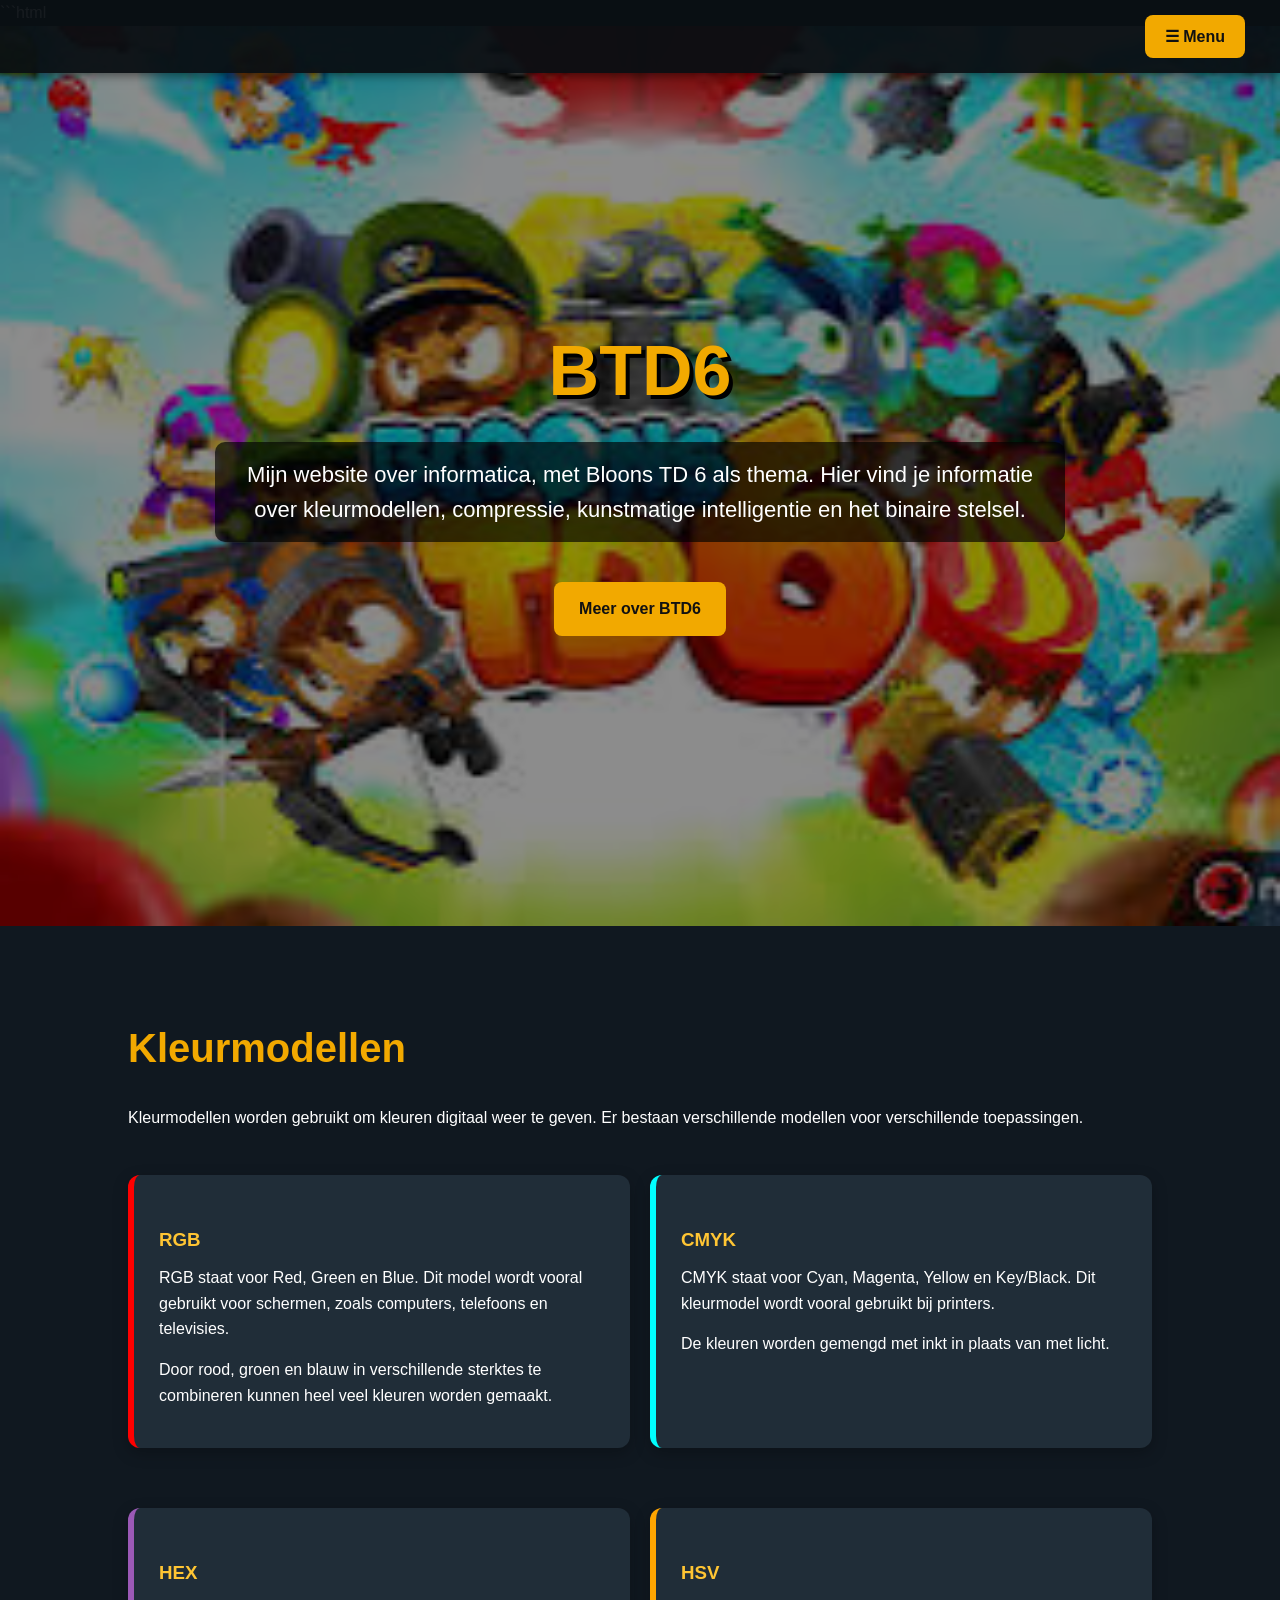
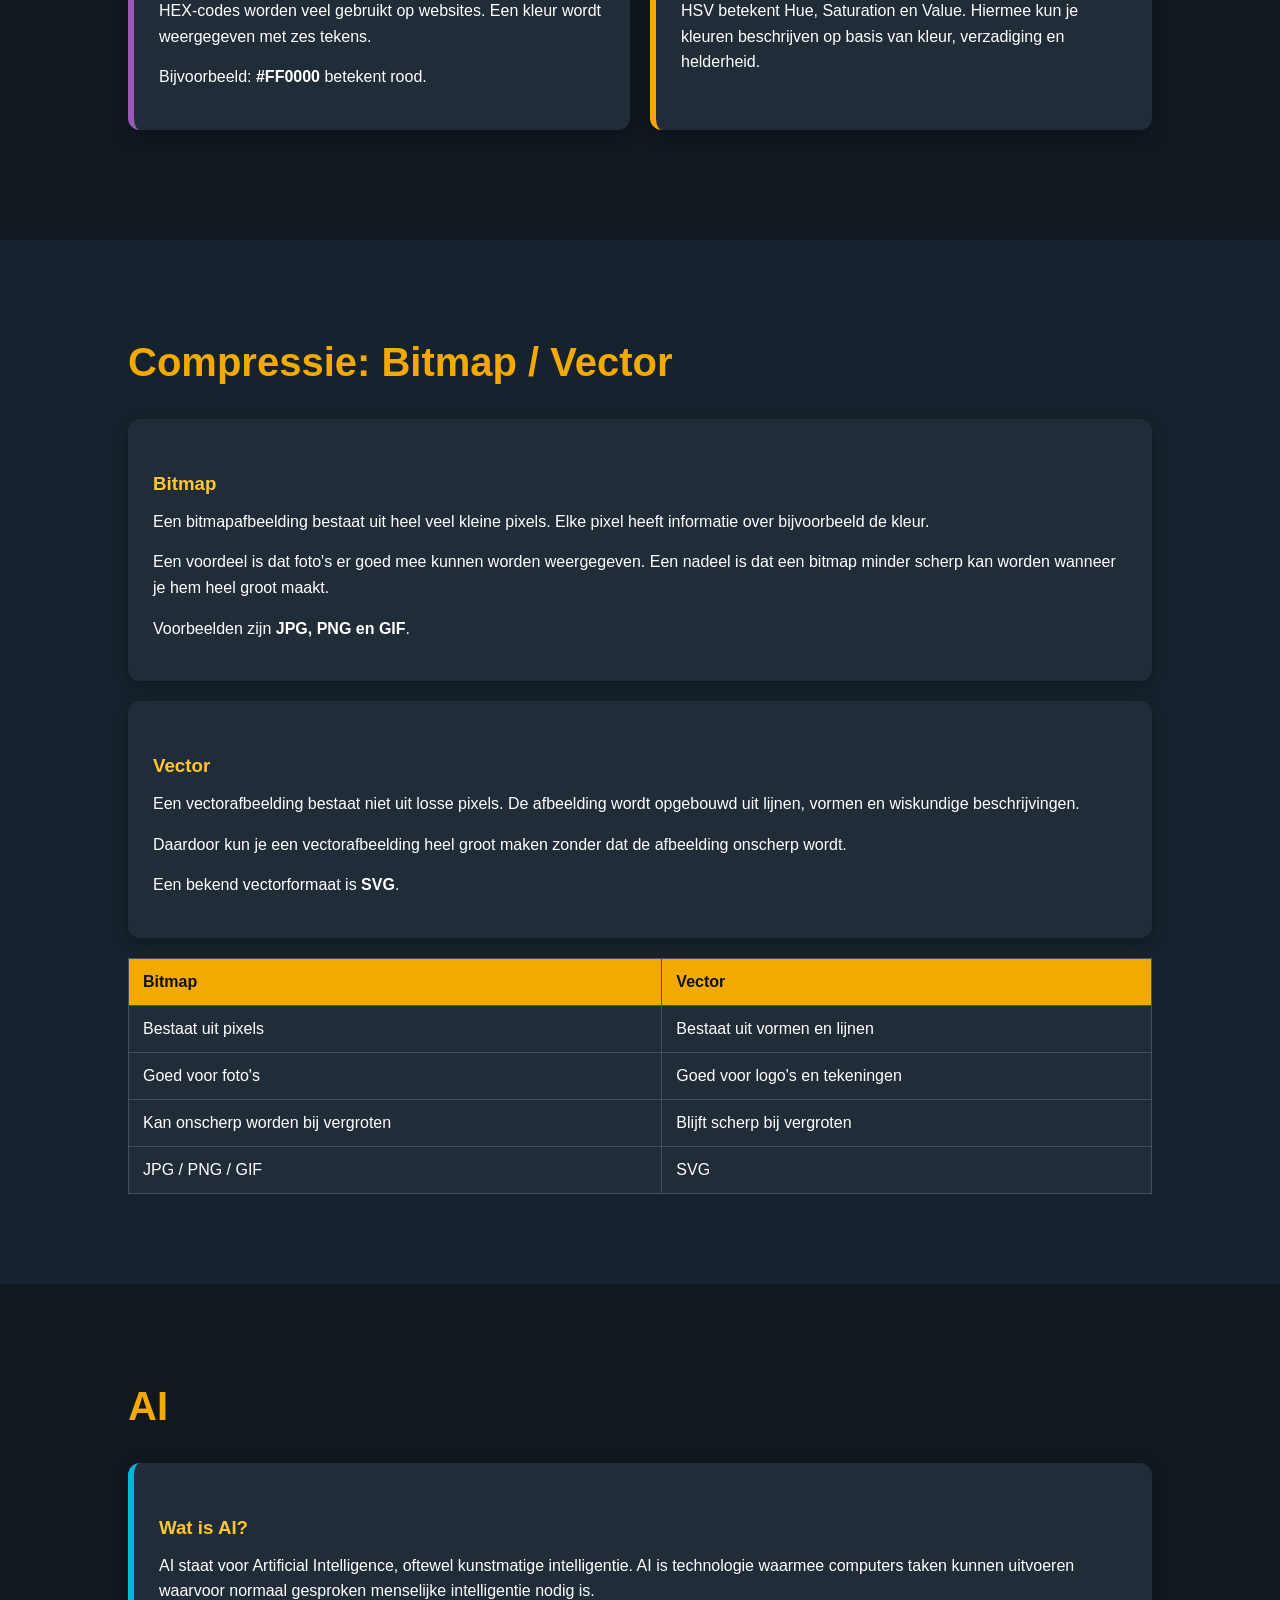
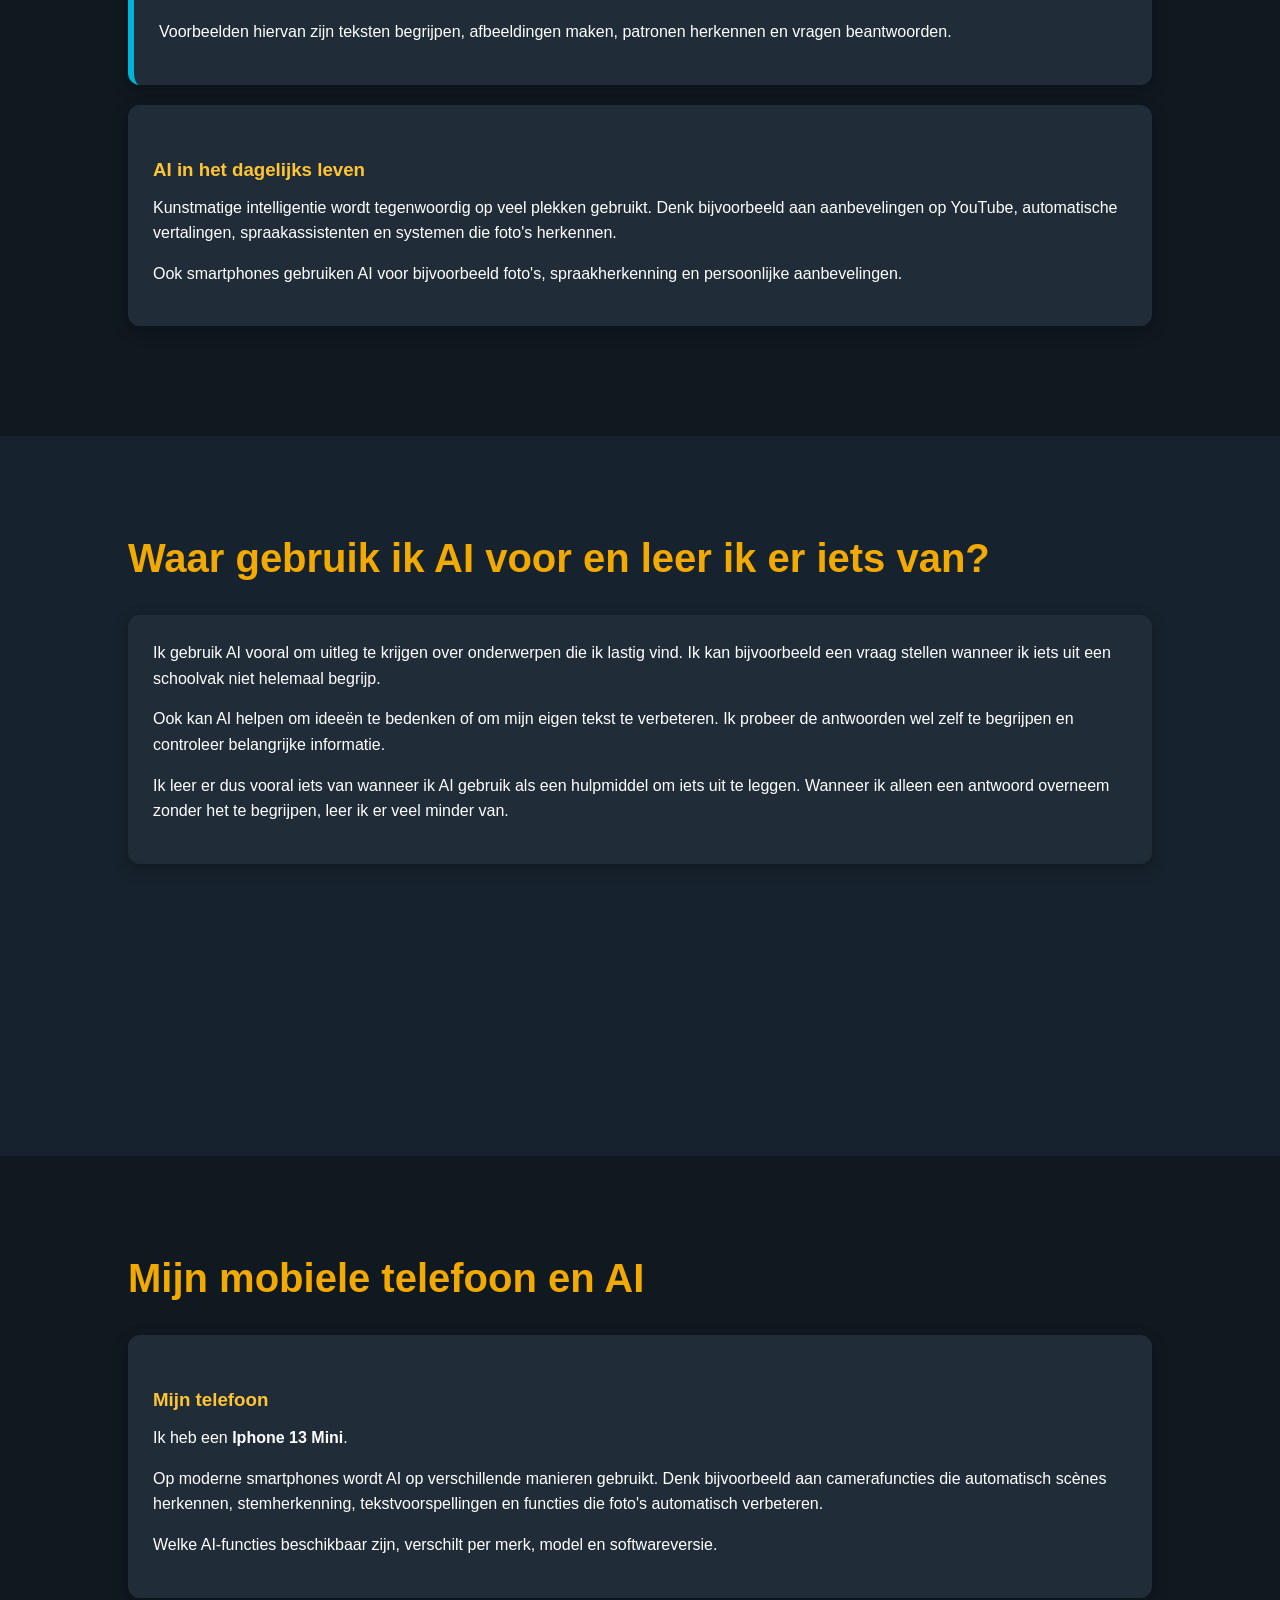
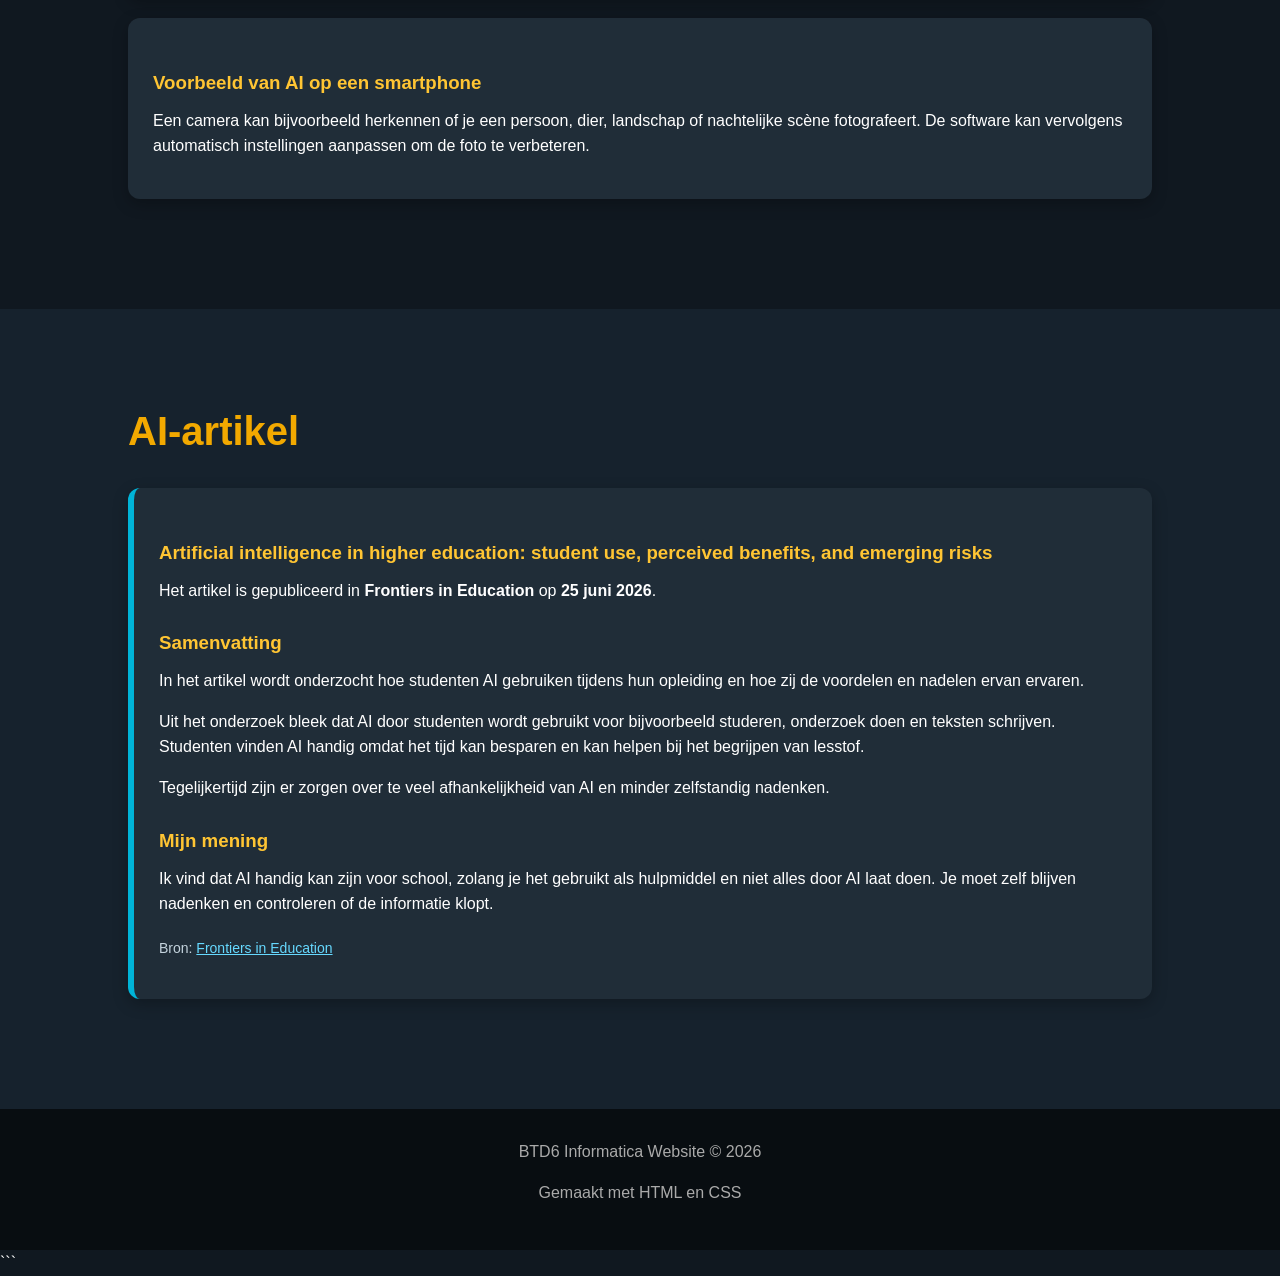
==== commit 6899b50d: "iphone" ====
--- a/index.html
+++ b/index.html
@@ -689,7 +689,7 @@
 
                 <p>
                     Ik heb een
-                    <strong>[VUL HIER JOUW TELEFOON IN]</strong>.
+                    <strong>Iphone 13 Mini</strong>.
                 </p>
 
                 <p>
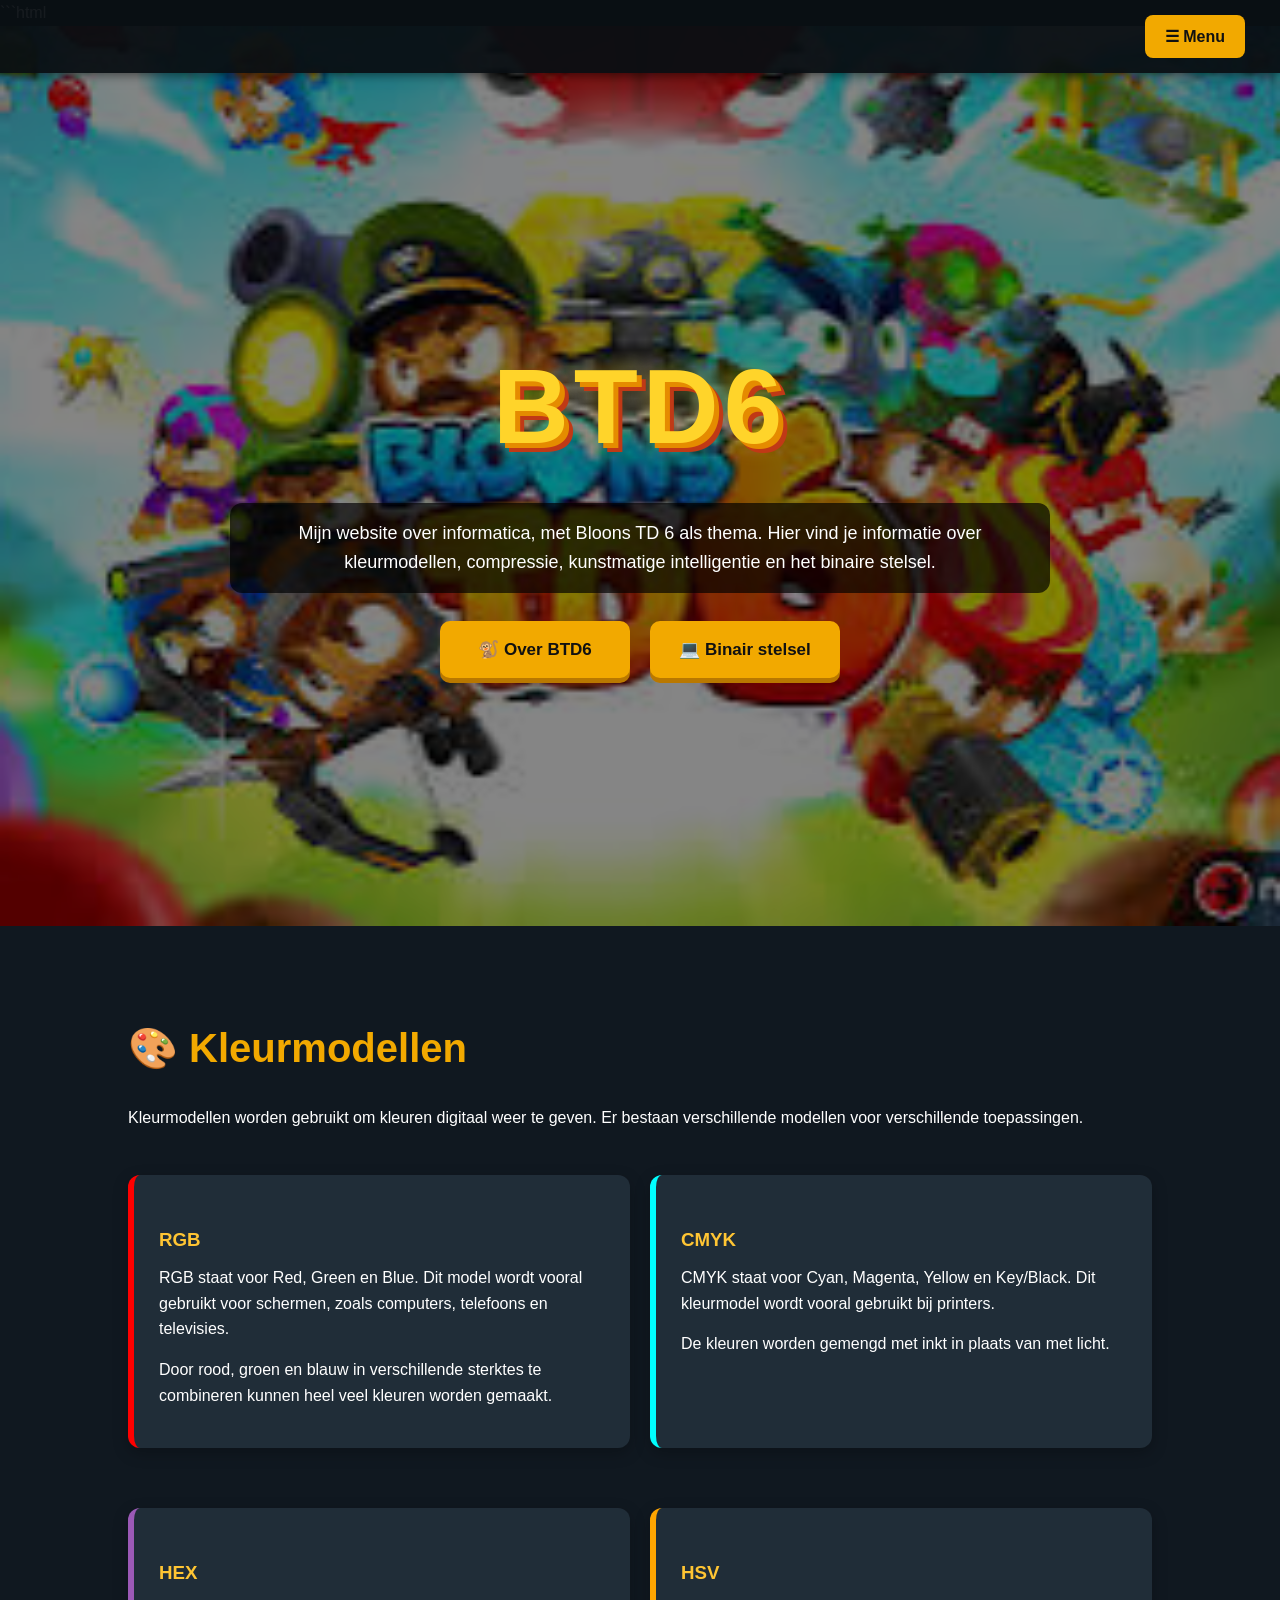
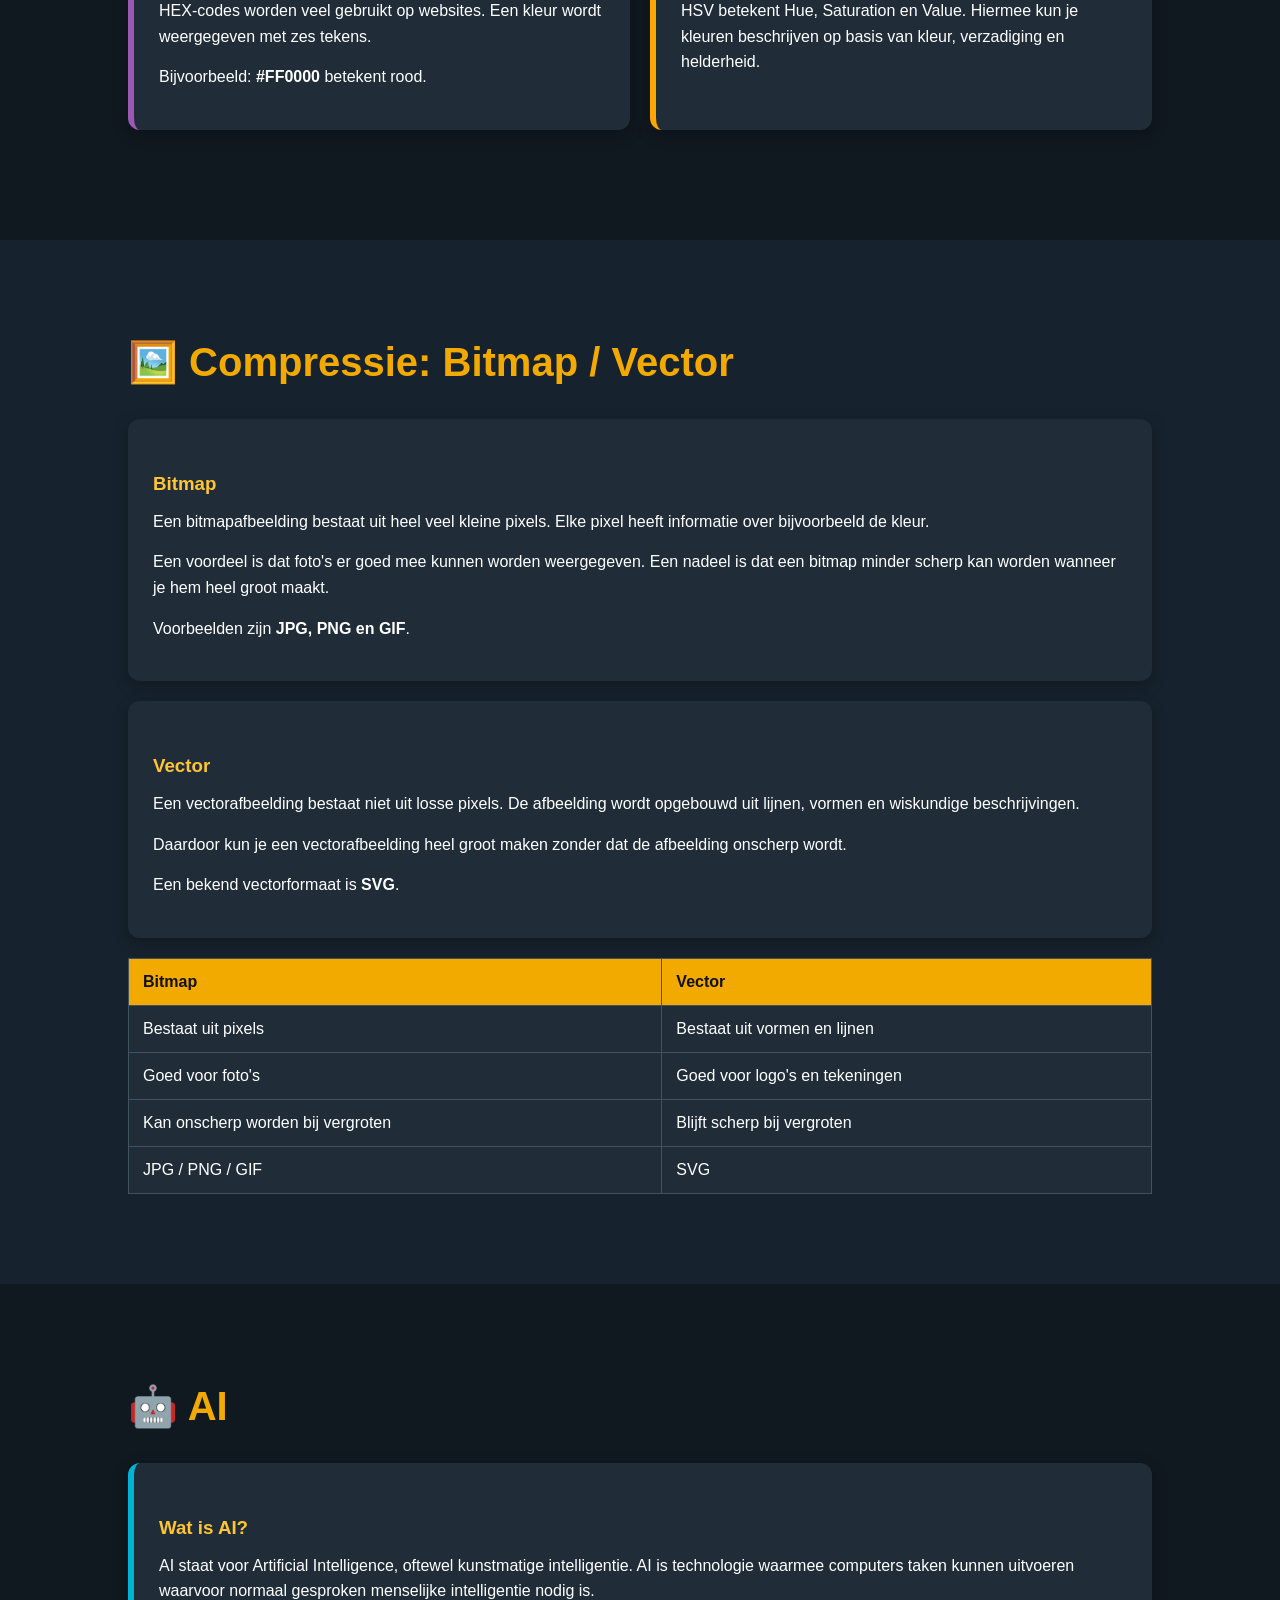
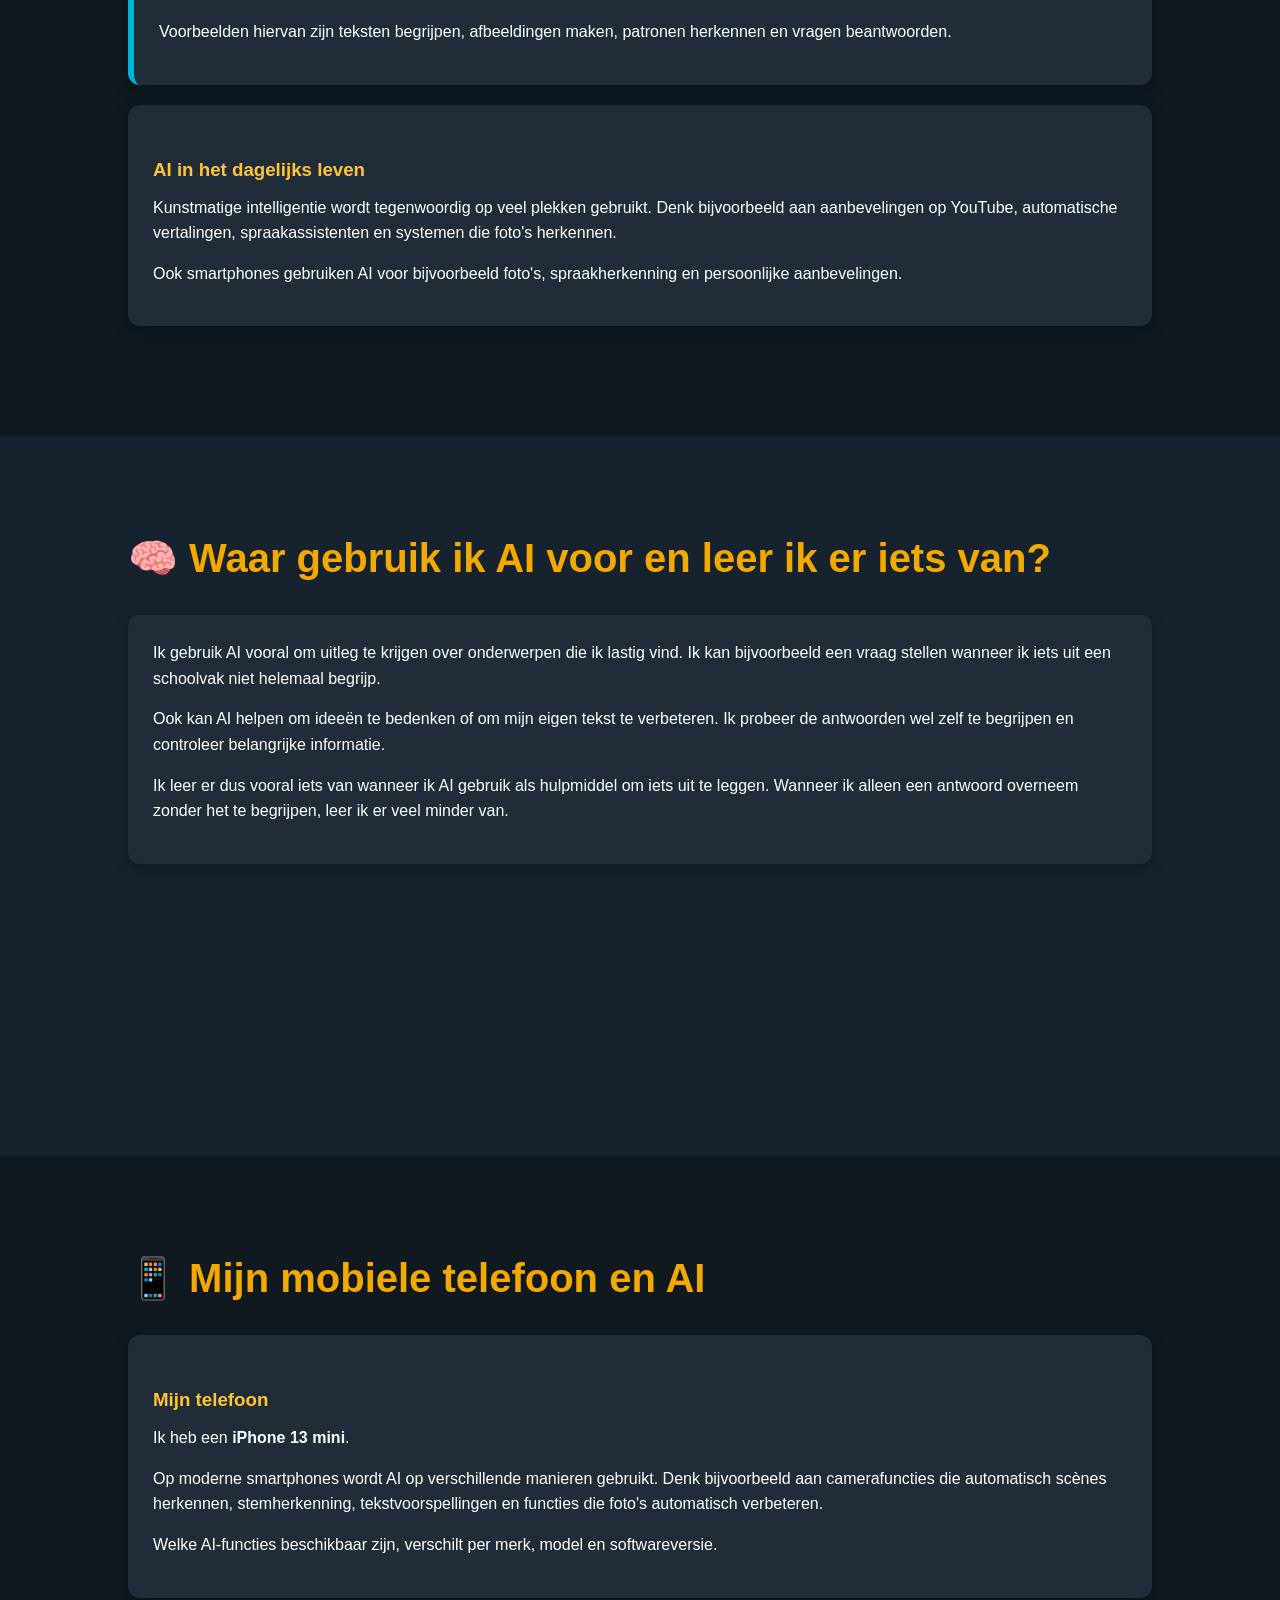
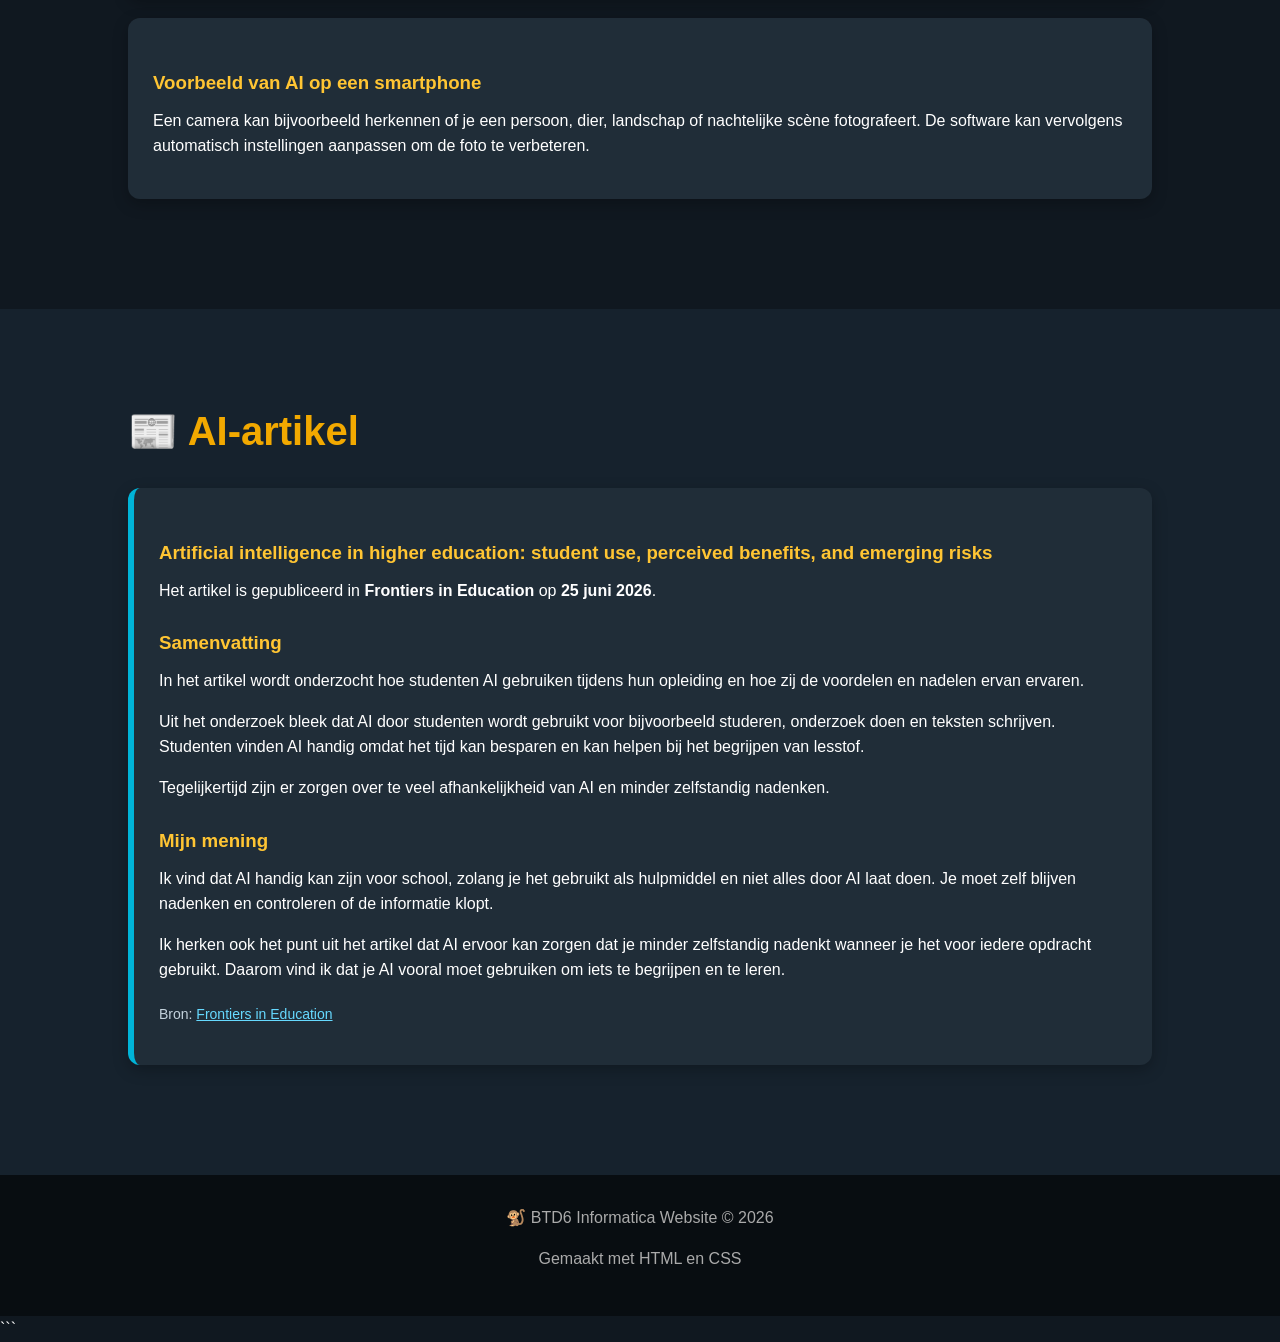
==== commit 54120c50: "ja" ====
--- a/index.html
+++ b/index.html
@@ -2,11 +2,21 @@
 <!DOCTYPE html>
 <html lang="nl">
 <head>
+
     <meta charset="UTF-8">
+
     <meta name="viewport" content="width=device-width, initial-scale=1.0">
+
     <title>BTD6 Informatica</title>
 
+
     <style>
+
+
+        /* =====================================================
+           BASIS
+        ===================================================== */
+
         * {
             margin: 0;
             padding: 0;
@@ -14,362 +24,619 @@
             scroll-behavior: smooth;
         }
 
+
         body {
             font-family: Arial, Helvetica, sans-serif;
+
             background: #101820;
+
             color: white;
+
             line-height: 1.6;
         }
 
-        /* =========================
+
+
+        /* =====================================================
            NAVIGATIE
-        ========================= */
+        ===================================================== */
 
         nav {
             position: fixed;
+
             top: 0;
             right: 0;
+
             width: 100%;
+
             background: rgba(10, 15, 20, 0.95);
+
             z-index: 1000;
+
             padding: 15px 35px;
+
             display: flex;
+
             justify-content: flex-end;
-            box-shadow: 0 2px 10px rgba(0, 0, 0, 0.5);
-        }
+
+            box-shadow:
+                0 2px 10px rgba(0, 0, 0, 0.5);
+        }
+
 
         .dropdown {
             position: relative;
+
             display: inline-block;
         }
+
 
         .dropbtn {
             background: #f2a900;
+
             color: #111;
+
             padding: 12px 20px;
+
             font-size: 16px;
+
             font-weight: bold;
+
             border: none;
+
             border-radius: 8px;
+
             cursor: pointer;
-        }
+
+            transition: 0.2s;
+        }
+
+
+        .dropbtn:hover {
+            background: #ffc533;
+        }
+
 
         .dropdown-content {
             display: none;
+
             position: absolute;
+
             right: 0;
+
             background: #202a33;
-            min-width: 280px;
+
+            min-width: 290px;
+
             border-radius: 8px;
+
             overflow: hidden;
-            box-shadow: 0 8px 20px rgba(0, 0, 0, 0.5);
-        }
+
+            box-shadow:
+                0 8px 20px rgba(0, 0, 0, 0.5);
+        }
+
 
         .dropdown-content a {
             color: white;
+
             padding: 13px 17px;
+
             text-decoration: none;
+
             display: block;
+
             transition: 0.2s;
         }
+
 
         .dropdown-content a:hover {
             background: #f2a900;
+
             color: #111;
         }
+
 
         .dropdown:hover .dropdown-content {
             display: block;
         }
 
-        /* =========================
-           HOMEPAGE
-        ========================= */
+
+
+        /* =====================================================
+           HOMEPAGE / HERO
+        ===================================================== */
 
         .hero {
             position: relative;
+
             min-height: 100vh;
+
             overflow: hidden;
 
             display: flex;
+
             justify-content: center;
+
             align-items: center;
+
             text-align: center;
 
             padding: 30px;
         }
+
 
         .btd6-image {
             position: absolute;
+
             inset: 0;
 
             width: 100%;
+
             height: 100%;
 
             object-fit: cover;
+
             object-position: center;
 
             z-index: 0;
         }
+
 
         .hero::after {
             content: "";
+
             position: absolute;
+
             inset: 0;
 
-            background: rgba(0, 0, 0, 0.45);
+            background: rgba(0, 0, 0, 0.48);
 
             z-index: 1;
         }
+
 
         .hero-content {
             position: relative;
+
             z-index: 2;
-            max-width: 850px;
-        }
+
+            max-width: 900px;
+
+            padding-top: 50px;
+        }
+
+
+        /* =====================================================
+           BTD6 TITEL
+        ===================================================== */
 
         .hero h1 {
-            font-size: 70px;
-            text-shadow: 4px 4px 0 #000;
-            margin-bottom: 15px;
-            color: #f2a900;
-        }
+            font-size: 105px;
+
+            font-weight: 900;
+
+            letter-spacing: 5px;
+
+            margin-bottom: 12px;
+
+            /*
+               Geïnspireerd op de opvallende
+               gele/oranje/rode uitstraling van BTD6
+            */
+
+            color: #ffd42a;
+
+            text-shadow:
+                5px 5px 0 #e58b00,
+                9px 9px 0 #c03916,
+                0 0 25px rgba(255, 212, 42, 0.45);
+        }
+
+
+        /* =====================================================
+           TEKST ONDER BTD6
+        ===================================================== */
 
         .hero p {
-            font-size: 22px;
-            background: rgba(0, 0, 0, 0.65);
-            padding: 15px 25px;
+            font-size: 18px;
+
+            background: rgba(0, 0, 0, 0.68);
+
+            padding: 16px 25px;
+
+            border-radius: 12px;
+
+            max-width: 820px;
+
+            margin: 0 auto;
+        }
+
+
+
+        /* =====================================================
+           HOMEPAGE KNOPPEN
+        ===================================================== */
+
+        .home-buttons {
+            display: flex;
+
+            justify-content: center;
+
+            align-items: center;
+
+            gap: 20px;
+
+            margin-top: 28px;
+
+            flex-wrap: wrap;
+        }
+
+
+        .home-button {
+            display: inline-block;
+
+            padding: 15px 28px;
+
+            min-width: 190px;
+
+            background: #f2a900;
+
+            color: #111;
+
+            text-decoration: none;
+
+            font-weight: bold;
+
+            font-size: 17px;
+
             border-radius: 10px;
-        }
-
-        .button {
-            display: inline-block;
-            margin-top: 25px;
-            padding: 14px 25px;
-            background: #f2a900;
-            color: #111;
-            text-decoration: none;
-            font-weight: bold;
-            border-radius: 8px;
+
+            box-shadow:
+                0 5px 0 #b97800;
+
             transition: 0.2s;
         }
 
-        .button:hover {
-            transform: scale(1.05);
+
+        .home-button:hover {
             background: #ffc533;
-        }
-
-        /* =========================
+
+            transform: translateY(-3px);
+
+            box-shadow:
+                0 8px 0 #b97800;
+        }
+
+
+        /* =====================================================
            SECTIES
-        ========================= */
+        ===================================================== */
 
         section {
             padding: 90px 10%;
+
             min-height: 80vh;
         }
+
 
         section:nth-child(even) {
             background: #16222d;
         }
 
+
         section:nth-child(odd) {
             background: #101820;
         }
 
+
         .container {
             max-width: 1050px;
+
             margin: auto;
         }
+
+
+
+        /* =====================================================
+           KOPPEN
+        ===================================================== */
 
         h2 {
             font-size: 40px;
+
             color: #f2a900;
+
             margin-bottom: 25px;
         }
+
 
         h3 {
             color: #ffc533;
+
             margin-top: 25px;
+
             margin-bottom: 10px;
         }
+
 
         p {
             margin-bottom: 15px;
         }
 
+
+
+        /* =====================================================
+           KAARTEN
+        ===================================================== */
+
         .card {
             background: #202d38;
+
             padding: 25px;
+
             margin: 20px 0;
+
             border-radius: 12px;
-            box-shadow: 0 5px 15px rgba(0, 0, 0, 0.25);
-        }
-
-        /* =========================
+
+            box-shadow:
+                0 5px 15px rgba(0, 0, 0, 0.25);
+
+            transition: 0.2s;
+        }
+
+
+        .card:hover {
+            transform: translateY(-3px);
+
+            box-shadow:
+                0 8px 20px rgba(0, 0, 0, 0.35);
+        }
+
+
+
+        /* =====================================================
            KLEURMODELLEN
-        ========================= */
+        ===================================================== */
 
         .color-grid {
             display: grid;
-            grid-template-columns: repeat(2, 1fr);
+
+            grid-template-columns:
+                repeat(2, 1fr);
+
             gap: 20px;
+
             margin-top: 25px;
         }
 
+
         .rgb {
-            border-left: 6px solid red;
-        }
+            border-left:
+                6px solid red;
+        }
+
 
         .cmyk {
-            border-left: 6px solid cyan;
-        }
+            border-left:
+                6px solid cyan;
+        }
+
 
         .hex {
-            border-left: 6px solid #9b59b6;
-        }
+            border-left:
+                6px solid #9b59b6;
+        }
+
 
         .hsv {
-            border-left: 6px solid orange;
-        }
-
-        /* =========================
+            border-left:
+                6px solid orange;
+        }
+
+
+
+        /* =====================================================
            AI
-        ========================= */
+        ===================================================== */
 
         .ai-highlight {
-            border-left: 6px solid #00b4d8;
-        }
+            border-left:
+                6px solid #00b4d8;
+        }
+
 
         .source {
             font-size: 14px;
+
             margin-top: 20px;
+
             color: #c4d3dd;
         }
+
 
         .source a {
             color: #66d9ff;
         }
 
-        /* =========================
+
+
+        /* =====================================================
            TABEL
-        ========================= */
+        ===================================================== */
 
         table {
             width: 100%;
+
             border-collapse: collapse;
+
             margin-top: 20px;
+
             background: #202d38;
         }
+
 
         th,
         td {
             padding: 14px;
-            border: 1px solid #40515f;
+
+            border:
+                1px solid #40515f;
+
             text-align: left;
         }
+
 
         th {
             background: #f2a900;
+
             color: #111;
         }
 
-        /* =========================
+
+
+        /* =====================================================
            FOOTER
-        ========================= */
+        ===================================================== */
 
         footer {
             text-align: center;
+
             padding: 30px;
+
             background: #080d11;
+
             color: #aaa;
         }
 
-        /* =========================
-           MOBIEL
-        ========================= */
+
+
+        /* =====================================================
+           MOBIELE VERSIE
+        ===================================================== */
 
         @media (max-width: 800px) {
 
+
             .hero h1 {
-                font-size: 45px;
+                font-size: 65px;
+
+                letter-spacing: 2px;
             }
 
+
             .hero p {
-                font-size: 18px;
+                font-size: 16px;
             }
+
+
+            .home-buttons {
+                flex-direction: column;
+
+                gap: 15px;
+            }
+
+
+            .home-button {
+                width: 230px;
+            }
+
 
             .color-grid {
                 grid-template-columns: 1fr;
             }
 
+
             nav {
                 padding: 12px 15px;
             }
 
+
             section {
                 padding: 80px 6%;
             }
 
+
             .dropdown-content {
                 right: 0;
+
                 min-width: 230px;
             }
-        }
+
+        }
+
+
     </style>
+
 </head>
 
+
 <body>
 
-    <!-- =========================
+
+
+    <!-- =====================================================
          NAVIGATIE
-    ========================= -->
+    ===================================================== -->
 
     <nav>
 
         <div class="dropdown">
+
 
             <button class="dropbtn">
                 ☰ Menu
             </button>
 
+
             <div class="dropdown-content">
 
+
                 <a href="index.html">
-                    Home
+                    🏠 Home
                 </a>
 
+
                 <a href="btd6.html">
-                    Over BTD6
+                    🐒 Over BTD6
                 </a>
 
+
                 <a href="binairstelsel.html">
-                    Binair stelsel
+                    💻 Binair stelsel
                 </a>
 
+
                 <a href="#kleurmodellen">
-                    Kleurmodellen
+                    🎨 Kleurmodellen
                 </a>
 
+
                 <a href="#compressie">
-                    Compressie: Bitmap / Vector
+                    🖼️ Compressie: Bitmap / Vector
                 </a>
 
+
                 <a href="#ai">
-                    AI
+                    🤖 AI
                 </a>
 
+
                 <a href="#mijn-ai">
-                    Waar gebruik ik AI voor?
+                    🧠 Waar gebruik ik AI voor?
                 </a>
 
+
                 <a href="#mobiel">
-                    AI in mijn mobiele telefoon
+                    📱 AI in mijn mobiele telefoon
                 </a>
 
+
                 <a href="#artikel">
-                    AI-artikel
+                    📰 AI-artikel
                 </a>
 
+
             </div>
 
         </div>
@@ -377,11 +644,18 @@
     </nav>
 
 
-    <!-- =========================
+
+    <!-- =====================================================
          HOMEPAGE
-    ========================= -->
+    ===================================================== -->
 
     <section class="hero" id="home">
+
+
+        <!--
+             Afbeelding uit de GitHub repository
+             Bestandsnaam: images (4).jpeg
+        -->
 
         <img
             src="./images%20%284%29.jpeg"
@@ -389,9 +663,18 @@
             class="btd6-image"
         >
 
+
         <div class="hero-content">
 
-            <h1>BTD6</h1>
+
+            <!-- Grote BTD6 titel -->
+
+            <h1>
+                BTD6
+            </h1>
+
+
+            <!-- Tekst onder de titel -->
 
             <p>
                 Mijn website over informatica, met Bloons TD 6 als thema.
@@ -399,35 +682,72 @@
                 kunstmatige intelligentie en het binaire stelsel.
             </p>
 
-            <a href="btd6.html" class="button">
-                Meer over BTD6
-            </a>
+
+            <!--
+                 Twee knoppen naast elkaar
+                 De eerste gaat naar btd6.html
+                 De tweede gaat naar binairstelsel.html
+            -->
+
+            <div class="home-buttons">
+
+
+                <a
+                    href="btd6.html"
+                    class="home-button"
+                >
+                    🐒 Over BTD6
+                </a>
+
+
+                <a
+                    href="binairstelsel.html"
+                    class="home-button"
+                >
+                    💻 Binair stelsel
+                </a>
+
+
+            </div>
+
 
         </div>
 
     </section>
 
 
-    <!-- =========================
+
+    <!-- =====================================================
          KLEURMODELLEN
-    ========================= -->
+    ===================================================== -->
 
     <section id="kleurmodellen">
 
         <div class="container">
 
-            <h2>Kleurmodellen</h2>
+
+            <h2>
+                🎨 Kleurmodellen
+            </h2>
+
 
             <p>
                 Kleurmodellen worden gebruikt om kleuren digitaal weer te geven.
                 Er bestaan verschillende modellen voor verschillende toepassingen.
             </p>
 
+
             <div class="color-grid">
 
+
+                <!-- RGB -->
+
                 <div class="card rgb">
 
-                    <h3>RGB</h3>
+                    <h3>
+                        RGB
+                    </h3>
+
 
                     <p>
                         RGB staat voor Red, Green en Blue.
@@ -435,6 +755,7 @@
                         zoals computers, telefoons en televisies.
                     </p>
 
+
                     <p>
                         Door rood, groen en blauw in verschillende sterktes
                         te combineren kunnen heel veel kleuren worden gemaakt.
@@ -443,15 +764,22 @@
                 </div>
 
 
+
+                <!-- CMYK -->
+
                 <div class="card cmyk">
 
-                    <h3>CMYK</h3>
+                    <h3>
+                        CMYK
+                    </h3>
+
 
                     <p>
                         CMYK staat voor Cyan, Magenta, Yellow en Key/Black.
                         Dit kleurmodel wordt vooral gebruikt bij printers.
                     </p>
 
+
                     <p>
                         De kleuren worden gemengd met inkt in plaats van met licht.
                     </p>
@@ -459,26 +787,40 @@
                 </div>
 
 
+
+                <!-- HEX -->
+
                 <div class="card hex">
 
-                    <h3>HEX</h3>
+                    <h3>
+                        HEX
+                    </h3>
+
 
                     <p>
                         HEX-codes worden veel gebruikt op websites.
                         Een kleur wordt weergegeven met zes tekens.
                     </p>
 
+
                     <p>
                         Bijvoorbeeld:
-                        <strong>#FF0000</strong> betekent rood.
+                        <strong>#FF0000</strong>
+                        betekent rood.
                     </p>
 
                 </div>
 
 
+
+                <!-- HSV -->
+
                 <div class="card hsv">
 
-                    <h3>HSV</h3>
+                    <h3>
+                        HSV
+                    </h3>
+
 
                     <p>
                         HSV betekent Hue, Saturation en Value.
@@ -488,6 +830,7 @@
 
                 </div>
 
+
             </div>
 
         </div>
@@ -495,24 +838,36 @@
     </section>
 
 
-    <!-- =========================
+
+    <!-- =====================================================
          COMPRESSIE
-    ========================= -->
+    ===================================================== -->
 
     <section id="compressie">
 
         <div class="container">
 
-            <h2>Compressie: Bitmap / Vector</h2>
+
+            <h2>
+                🖼️ Compressie: Bitmap / Vector
+            </h2>
+
+
+            <!-- Bitmap -->
 
             <div class="card">
 
-                <h3>Bitmap</h3>
+
+                <h3>
+                    Bitmap
+                </h3>
+
 
                 <p>
                     Een bitmapafbeelding bestaat uit heel veel kleine pixels.
                     Elke pixel heeft informatie over bijvoorbeeld de kleur.
                 </p>
+
 
                 <p>
                     Een voordeel is dat foto's er goed mee kunnen worden weergegeven.
@@ -520,62 +875,120 @@
                     je hem heel groot maakt.
                 </p>
 
-                <p>
-                    Voorbeelden zijn <strong>JPG, PNG en GIF</strong>.
-                </p>
+
+                <p>
+                    Voorbeelden zijn
+                    <strong>JPG, PNG en GIF</strong>.
+                </p>
+
 
             </div>
 
 
+
+            <!-- Vector -->
+
             <div class="card">
 
-                <h3>Vector</h3>
+
+                <h3>
+                    Vector
+                </h3>
+
 
                 <p>
                     Een vectorafbeelding bestaat niet uit losse pixels.
-                    De afbeelding wordt opgebouwd uit lijnen, vormen en wiskundige
-                    beschrijvingen.
-                </p>
+                    De afbeelding wordt opgebouwd uit lijnen, vormen en
+                    wiskundige beschrijvingen.
+                </p>
+
 
                 <p>
                     Daardoor kun je een vectorafbeelding heel groot maken
                     zonder dat de afbeelding onscherp wordt.
                 </p>
 
-                <p>
-                    Een bekend vectorformaat is <strong>SVG</strong>.
-                </p>
+
+                <p>
+                    Een bekend vectorformaat is
+                    <strong>SVG</strong>.
+                </p>
+
 
             </div>
 
 
+
+            <!-- Vergelijkingstabel -->
+
             <table>
 
+
                 <tr>
-                    <th>Bitmap</th>
-                    <th>Vector</th>
+
+                    <th>
+                        Bitmap
+                    </th>
+
+                    <th>
+                        Vector
+                    </th>
+
                 </tr>
 
+
                 <tr>
-                    <td>Bestaat uit pixels</td>
-                    <td>Bestaat uit vormen en lijnen</td>
+
+                    <td>
+                        Bestaat uit pixels
+                    </td>
+
+                    <td>
+                        Bestaat uit vormen en lijnen
+                    </td>
+
                 </tr>
 
+
                 <tr>
-                    <td>Goed voor foto's</td>
-                    <td>Goed voor logo's en tekeningen</td>
+
+                    <td>
+                        Goed voor foto's
+                    </td>
+
+                    <td>
+                        Goed voor logo's en tekeningen
+                    </td>
+
                 </tr>
 
+
                 <tr>
-                    <td>Kan onscherp worden bij vergroten</td>
-                    <td>Blijft scherp bij vergroten</td>
+
+                    <td>
+                        Kan onscherp worden bij vergroten
+                    </td>
+
+                    <td>
+                        Blijft scherp bij vergroten
+                    </td>
+
                 </tr>
 
+
                 <tr>
-                    <td>JPG / PNG / GIF</td>
-                    <td>SVG</td>
+
+                    <td>
+                        JPG / PNG / GIF
+                    </td>
+
+                    <td>
+                        SVG
+                    </td>
+
                 </tr>
 
+
             </table>
 
         </div>
@@ -583,19 +996,28 @@
     </section>
 
 
-    <!-- =========================
+
+    <!-- =====================================================
          AI
-    ========================= -->
+    ===================================================== -->
 
     <section id="ai">
 
         <div class="container">
 
-            <h2>AI</h2>
+
+            <h2>
+                🤖 AI
+            </h2>
+
 
             <div class="card ai-highlight">
 
-                <h3>Wat is AI?</h3>
+
+                <h3>
+                    Wat is AI?
+                </h3>
+
 
                 <p>
                     AI staat voor Artificial Intelligence, oftewel kunstmatige
@@ -604,17 +1026,24 @@
                     nodig is.
                 </p>
 
+
                 <p>
                     Voorbeelden hiervan zijn teksten begrijpen, afbeeldingen maken,
                     patronen herkennen en vragen beantwoorden.
                 </p>
 
+
             </div>
 
 
+
             <div class="card">
 
-                <h3>AI in het dagelijks leven</h3>
+
+                <h3>
+                    AI in het dagelijks leven
+                </h3>
+
 
                 <p>
                     Kunstmatige intelligentie wordt tegenwoordig op veel plekken
@@ -623,11 +1052,13 @@
                     die foto's herkennen.
                 </p>
 
+
                 <p>
                     Ook smartphones gebruiken AI voor bijvoorbeeld foto's,
                     spraakherkenning en persoonlijke aanbevelingen.
                 </p>
 
+
             </div>
 
         </div>
@@ -635,17 +1066,23 @@
     </section>
 
 
-    <!-- =========================
-         MIJN GEBRUIK VAN AI
-    ========================= -->
+
+    <!-- =====================================================
+         WAAR GEBRUIK IK AI VOOR?
+    ===================================================== -->
 
     <section id="mijn-ai">
 
         <div class="container">
 
-            <h2>Waar gebruik ik AI voor en leer ik er iets van?</h2>
+
+            <h2>
+                🧠 Waar gebruik ik AI voor en leer ik er iets van?
+            </h2>
+
 
             <div class="card">
+
 
                 <p>
                     Ik gebruik AI vooral om uitleg te krijgen over onderwerpen
@@ -653,19 +1090,22 @@
                     wanneer ik iets uit een schoolvak niet helemaal begrijp.
                 </p>
 
-                <p>
-                    Ook kan AI helpen om ideeën te bedenken of om mijn eigen tekst
-                    te verbeteren. Ik probeer de antwoorden wel zelf te begrijpen
-                    en controleer belangrijke informatie.
-                </p>
-
-                <p>
-                    Ik leer er dus vooral iets van wanneer ik AI gebruik als een
+
+                <p>
+                    Ook kan AI helpen om ideeën te bedenken of om mijn eigen
+                    tekst te verbeteren. Ik probeer de antwoorden wel zelf
+                    te begrijpen en controleer belangrijke informatie.
+                </p>
+
+
+                <p>
+                    Ik leer er dus vooral iets van wanneer ik AI gebruik als
                     hulpmiddel om iets uit te leggen. Wanneer ik alleen een
                     antwoord overneem zonder het te begrijpen, leer ik er veel
                     minder van.
                 </p>
 
+
             </div>
 
         </div>
@@ -673,24 +1113,34 @@
     </section>
 
 
-    <!-- =========================
-         AI OP MOBIELE TELEFOON
-    ========================= -->
+
+    <!-- =====================================================
+         AI OP MIJN TELEFOON
+    ===================================================== -->
 
     <section id="mobiel">
 
         <div class="container">
 
-            <h2>Mijn mobiele telefoon en AI</h2>
+
+            <h2>
+                📱 Mijn mobiele telefoon en AI
+            </h2>
+
 
             <div class="card">
 
-                <h3>Mijn telefoon</h3>
+
+                <h3>
+                    Mijn telefoon
+                </h3>
+
 
                 <p>
                     Ik heb een
-                    <strong>Iphone 13 Mini</strong>.
-                </p>
+                    <strong>iPhone 13 mini</strong>.
+                </p>
+
 
                 <p>
                     Op moderne smartphones wordt AI op verschillende manieren
@@ -699,16 +1149,24 @@
                     functies die foto's automatisch verbeteren.
                 </p>
 
+
                 <p>
                     Welke AI-functies beschikbaar zijn, verschilt per merk,
                     model en softwareversie.
                 </p>
 
+
             </div>
 
+
+
             <div class="card">
 
-                <h3>Voorbeeld van AI op een smartphone</h3>
+
+                <h3>
+                    Voorbeeld van AI op een smartphone
+                </h3>
+
 
                 <p>
                     Een camera kan bijvoorbeeld herkennen of je een persoon,
@@ -717,6 +1175,7 @@
                     om de foto te verbeteren.
                 </p>
 
+
             </div>
 
         </div>
@@ -724,36 +1183,51 @@
     </section>
 
 
-    <!-- =========================
+
+    <!-- =====================================================
          AI-ARTIKEL
-    ========================= -->
+    ===================================================== -->
 
     <section id="artikel">
 
         <div class="container">
 
-            <h2>AI-artikel</h2>
+
+            <h2>
+                📰 AI-artikel
+            </h2>
+
 
             <div class="card ai-highlight">
+
 
                 <h3>
                     Artificial intelligence in higher education:
                     student use, perceived benefits, and emerging risks
                 </h3>
 
+
                 <p>
                     Het artikel is gepubliceerd in
-                    <strong>Frontiers in Education</strong> op
+                    <strong>Frontiers in Education</strong>
+                    op
                     <strong>25 juni 2026</strong>.
                 </p>
 
-                <h3>Samenvatting</h3>
+
+                <!-- Samenvatting -->
+
+                <h3>
+                    Samenvatting
+                </h3>
+
 
                 <p>
                     In het artikel wordt onderzocht hoe studenten AI gebruiken
                     tijdens hun opleiding en hoe zij de voordelen en nadelen
                     ervan ervaren.
                 </p>
+
 
                 <p>
                     Uit het onderzoek bleek dat AI door studenten wordt gebruikt
@@ -762,12 +1236,20 @@
                     helpen bij het begrijpen van lesstof.
                 </p>
 
+
                 <p>
                     Tegelijkertijd zijn er zorgen over te veel afhankelijkheid
                     van AI en minder zelfstandig nadenken.
                 </p>
 
-                <h3>Mijn mening</h3>
+
+
+                <!-- Mijn mening -->
+
+                <h3>
+                    Mijn mening
+                </h3>
+
 
                 <p>
                     Ik vind dat AI handig kan zijn voor school, zolang je het
@@ -776,14 +1258,30 @@
                     klopt.
                 </p>
 
+
+                <p>
+                    Ik herken ook het punt uit het artikel dat AI ervoor kan
+                    zorgen dat je minder zelfstandig nadenkt wanneer je het
+                    voor iedere opdracht gebruikt. Daarom vind ik dat je AI
+                    vooral moet gebruiken om iets te begrijpen en te leren.
+                </p>
+
+
+                <!-- Bron -->
+
                 <p class="source">
+
                     Bron:
+
                     <a
                         href="https://www.frontiersin.org/journals/education/articles/10.3389/feduc.2026.1812390/full"
-                        target="_blank">
+                        target="_blank"
+                    >
                         Frontiers in Education
                     </a>
-                </p>
+
+                </p>
+
 
             </div>
 
@@ -792,21 +1290,26 @@
     </section>
 
 
-    <!-- =========================
+
+    <!-- =====================================================
          FOOTER
-    ========================= -->
+    ===================================================== -->
 
     <footer>
 
+
         <p>
-            BTD6 Informatica Website © 2026
+            🐒 BTD6 Informatica Website © 2026
         </p>
+
 
         <p>
             Gemaakt met HTML en CSS
         </p>
 
+
     </footer>
+
 
 </body>
 </html>
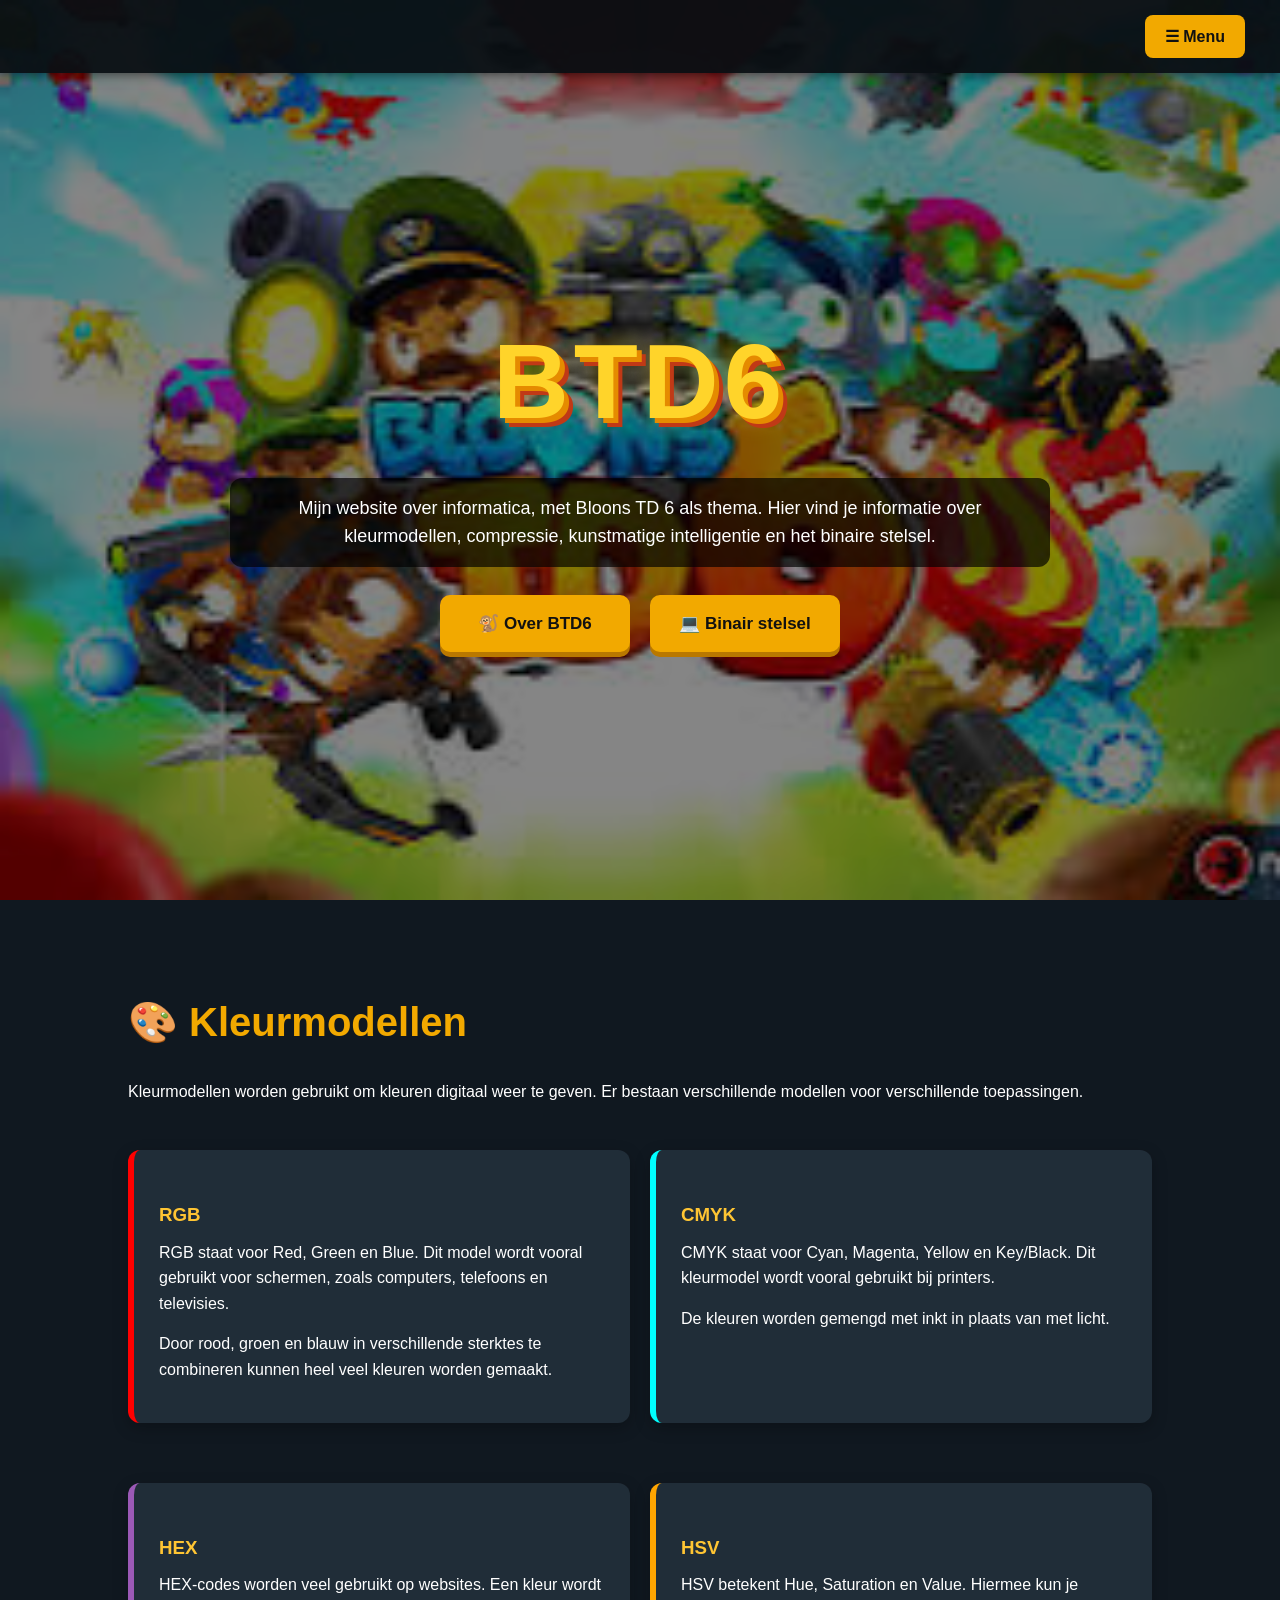
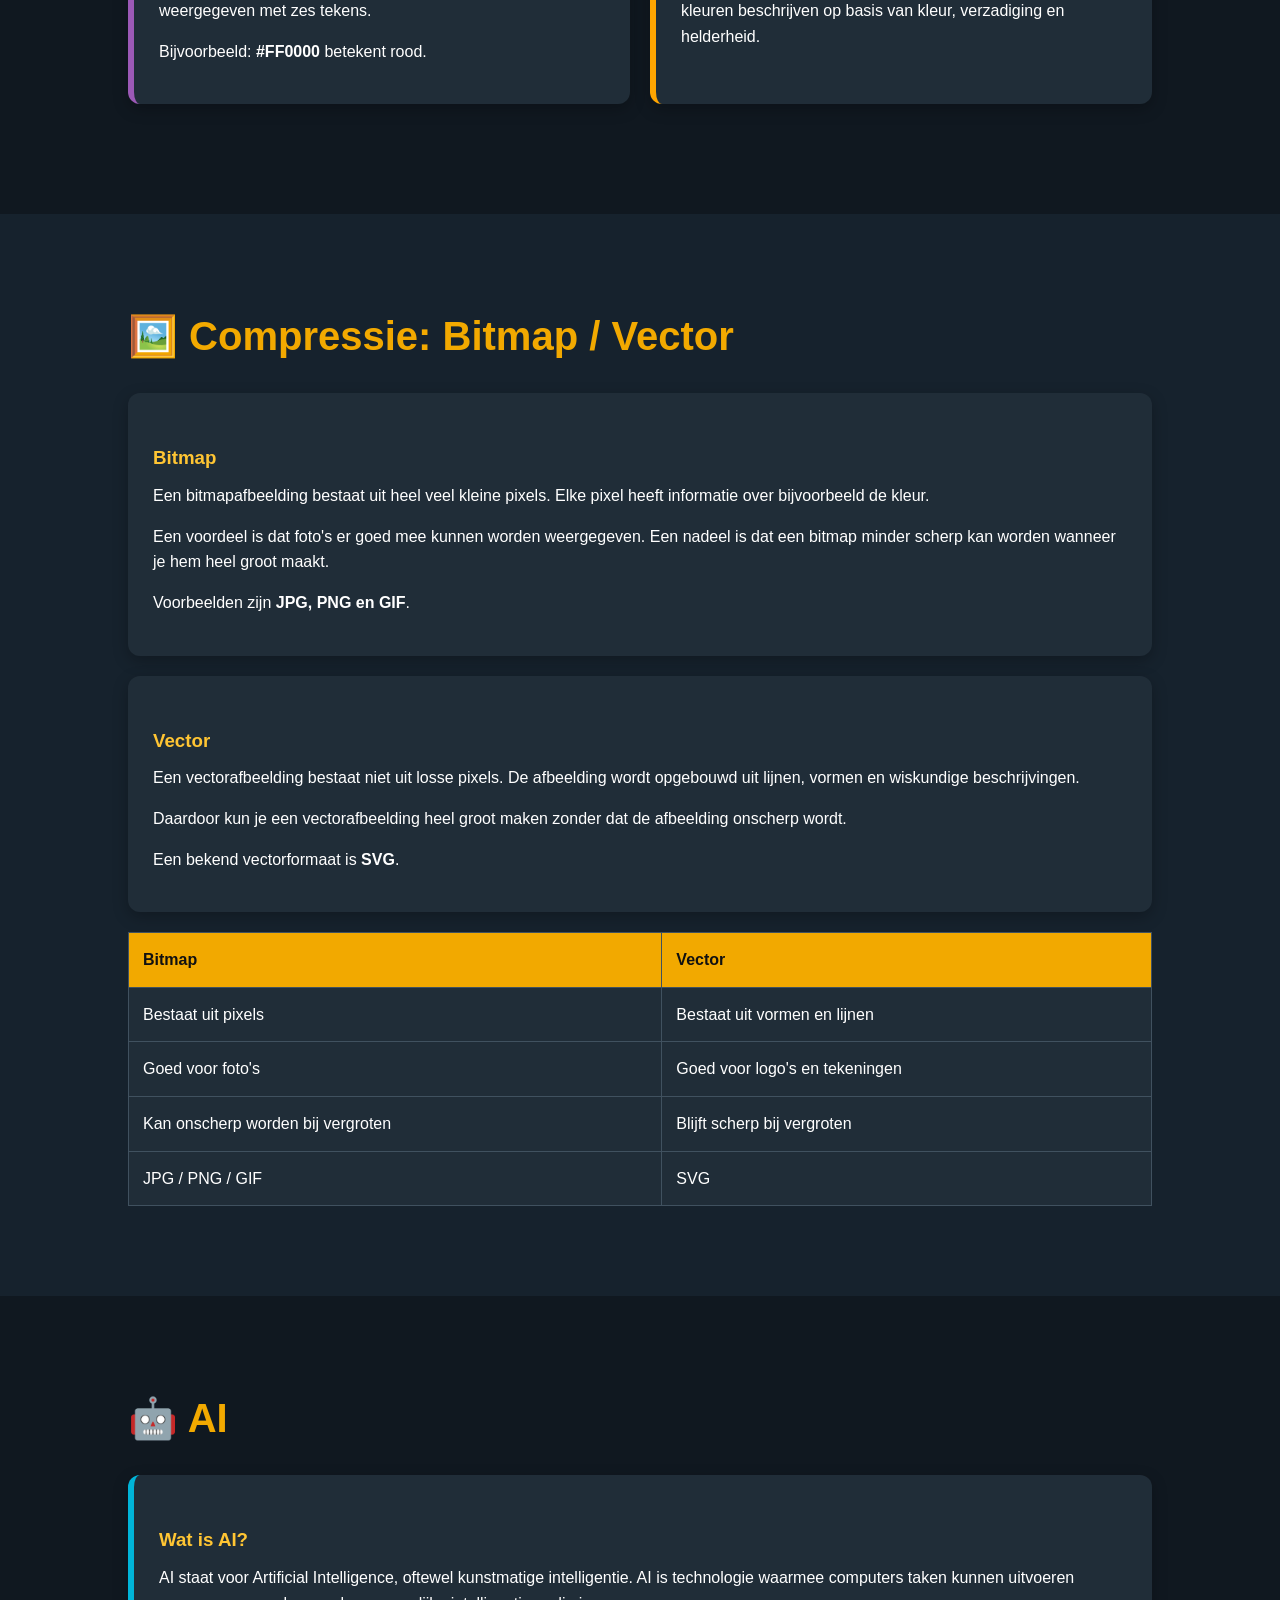
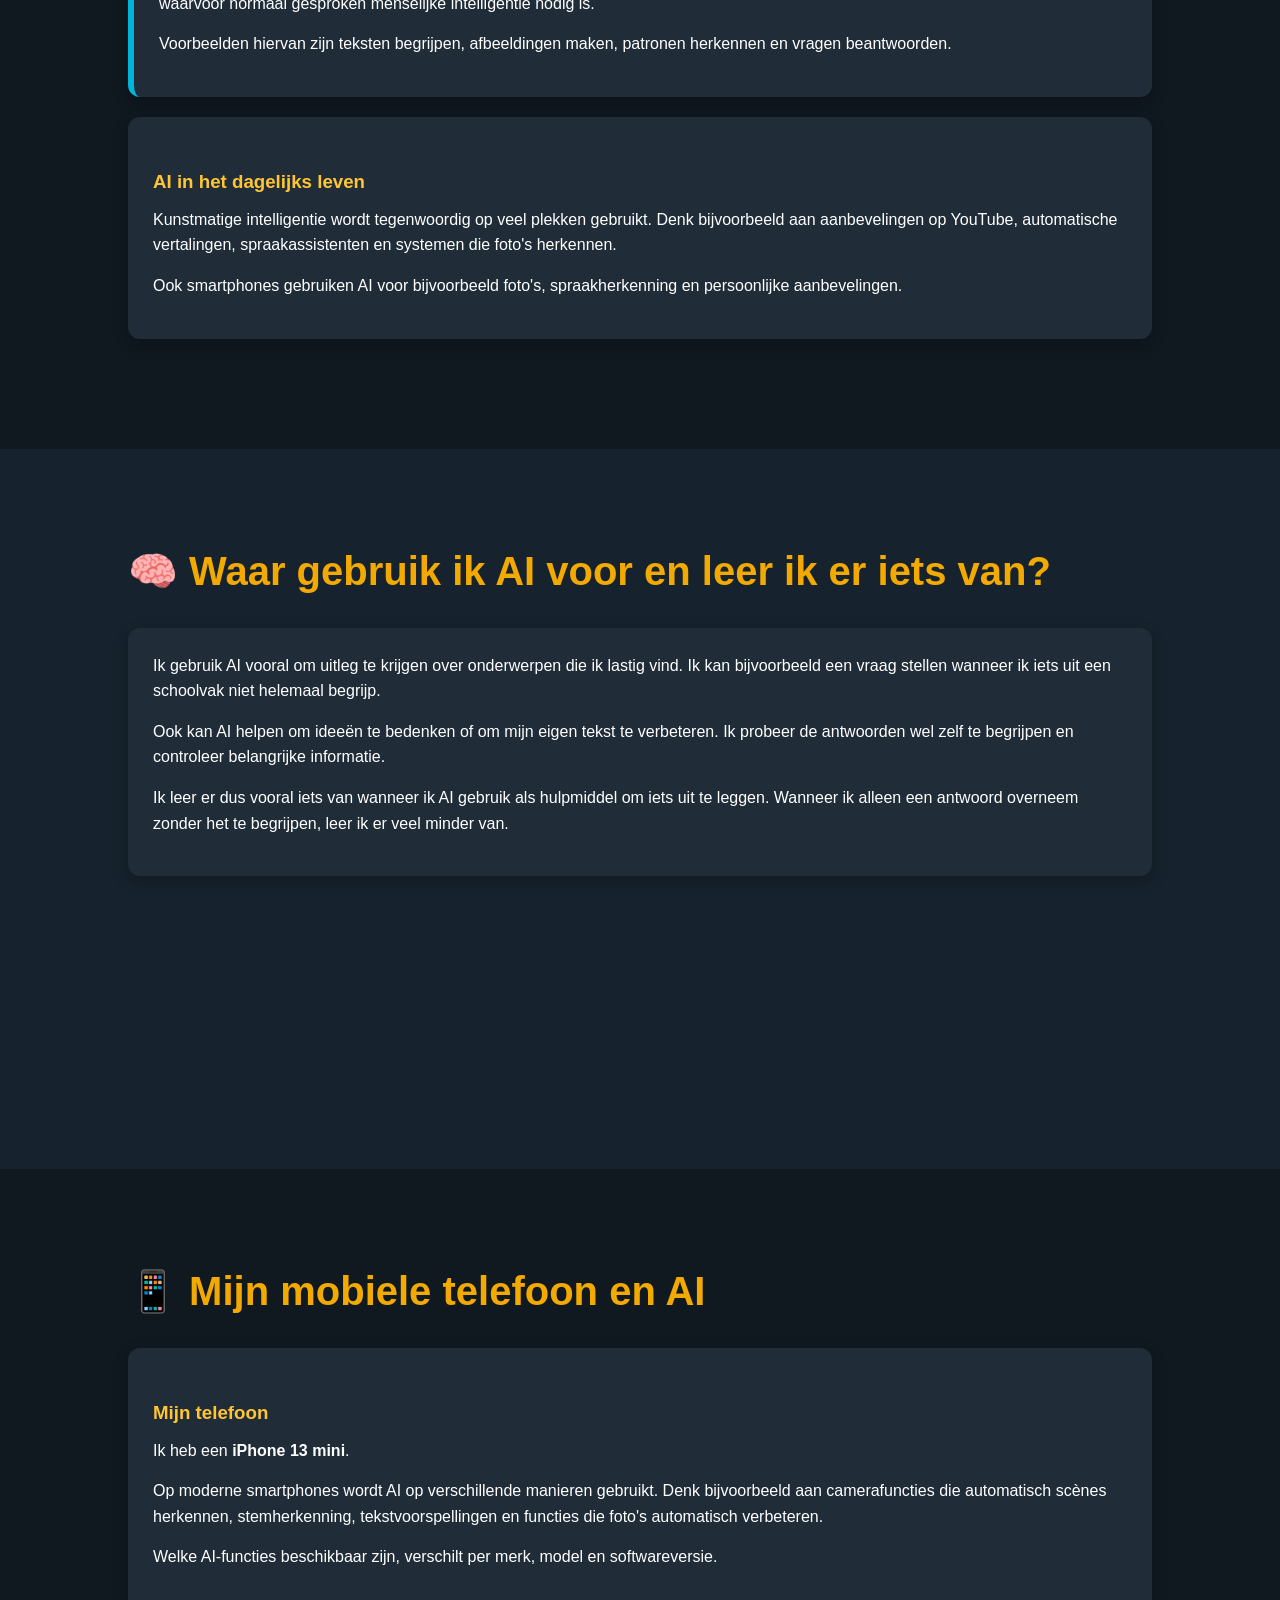
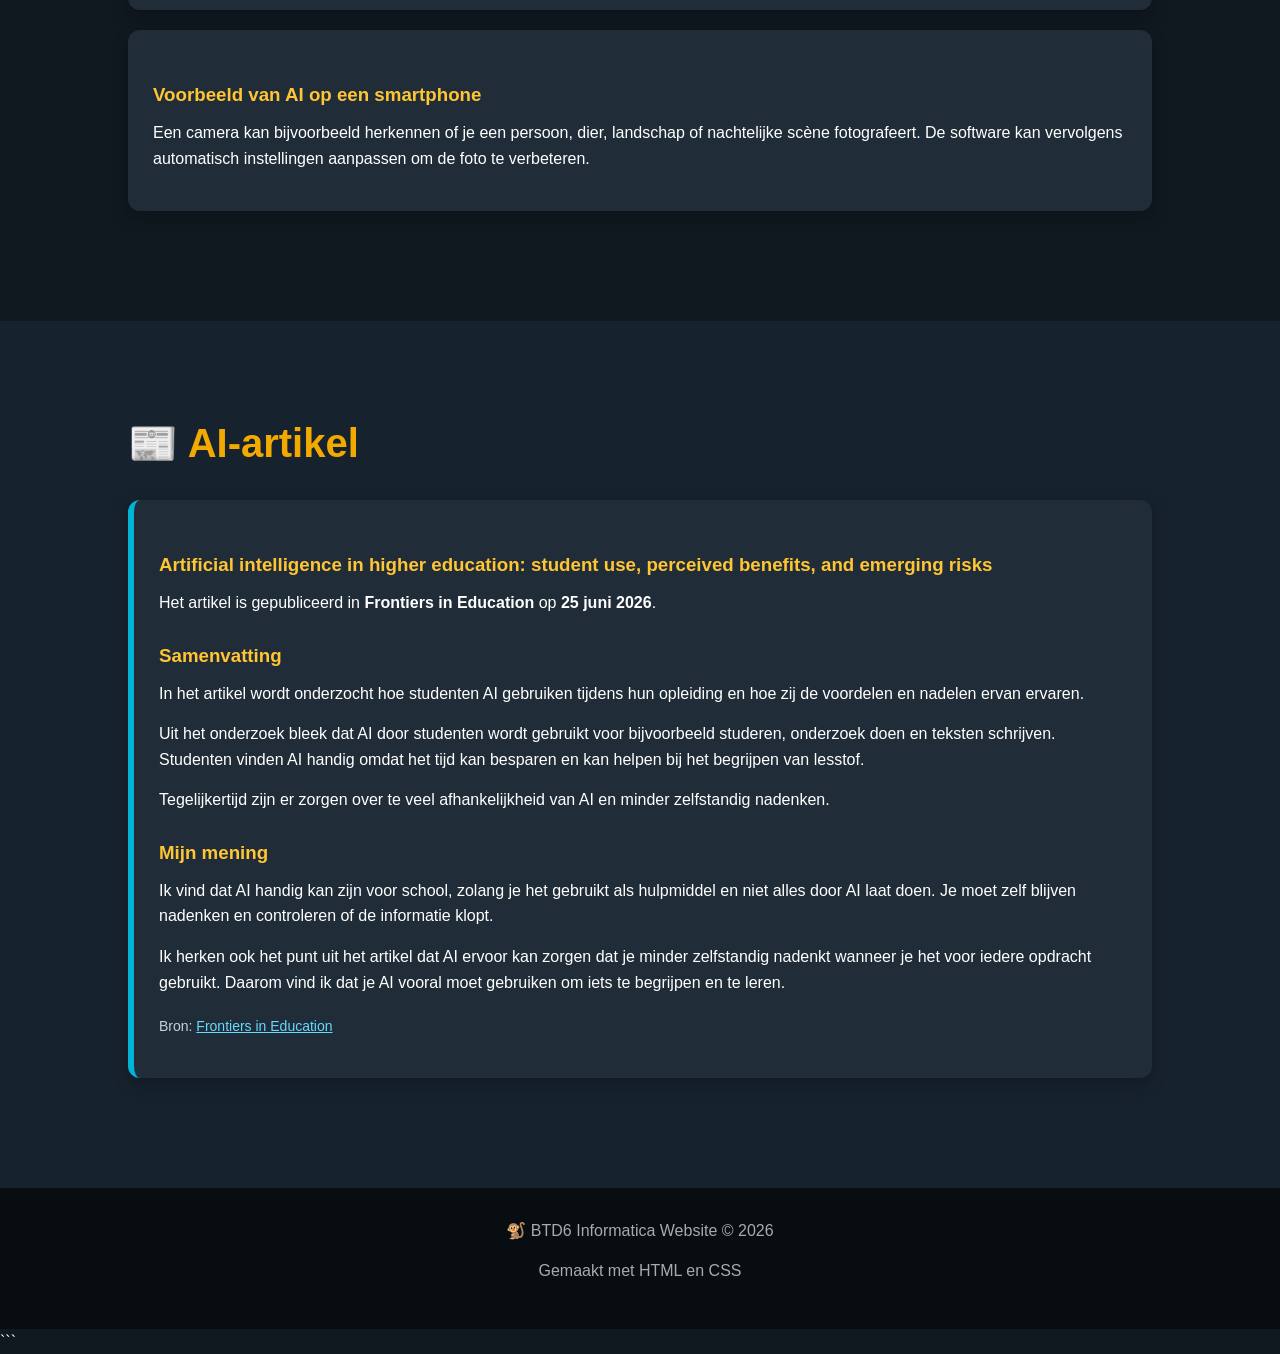
==== commit 9fb6d4d0: "c" ====
--- a/index.html
+++ b/index.html
@@ -1,4 +1,3 @@
-```html
 <!DOCTYPE html>
 <html lang="nl">
 <head>
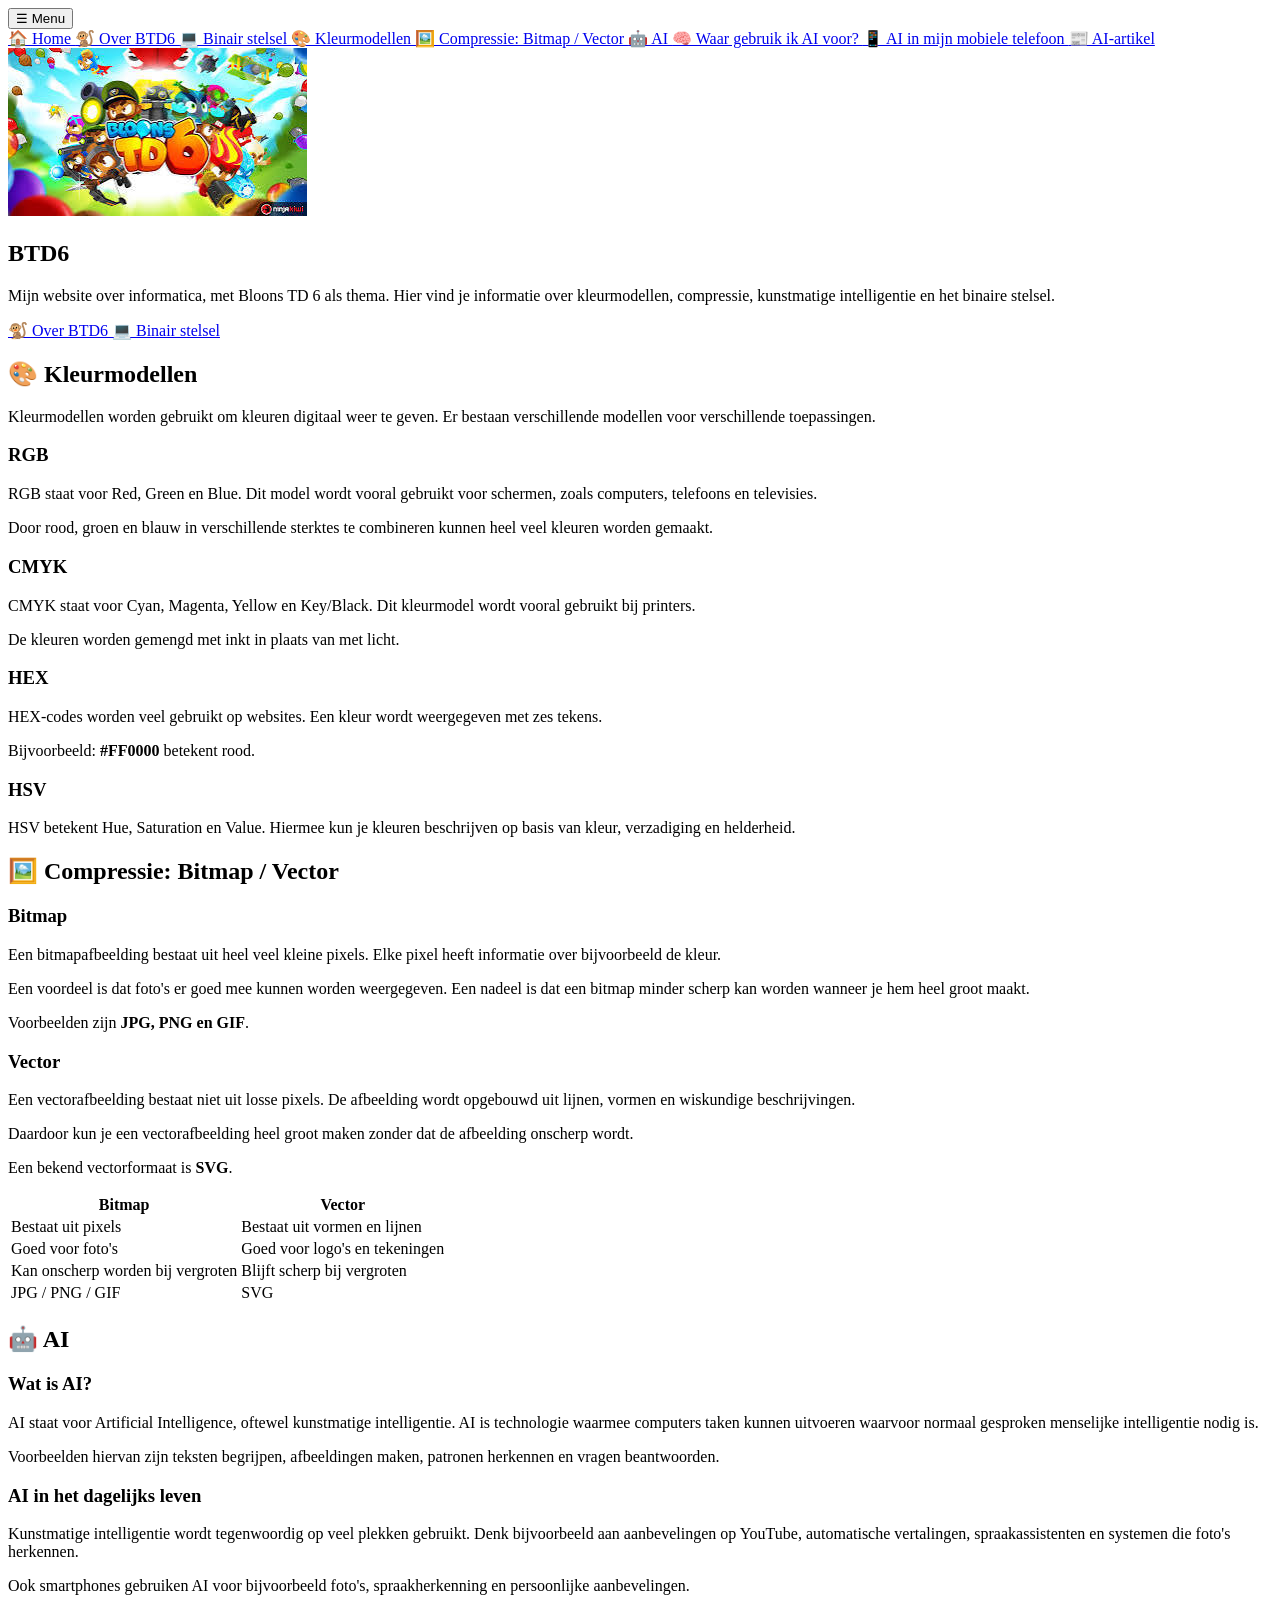
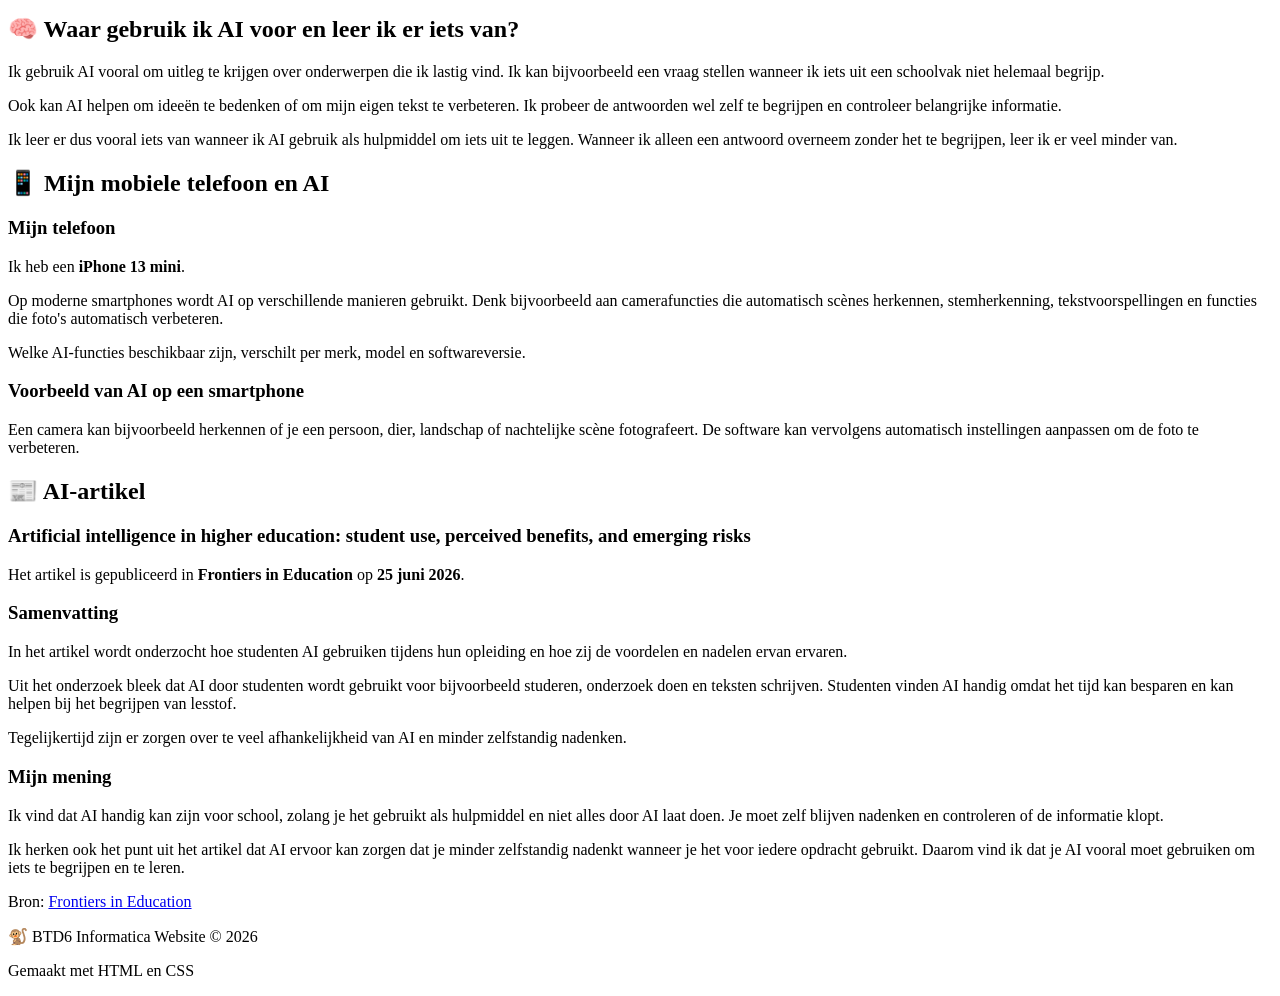
==== commit ae281253: "Refactor index.html by removing CSS and adding comments Removed extensive CSS styles from index.html" ====
--- a/index.html
+++ b/index.html
@@ -1,571 +1,39 @@
 <!DOCTYPE html>
 <html lang="nl">
+
 <head>
 
+    <!--
+        =====================================================
+        BASISINSTELLINGEN VAN DE PAGINA
+        =====================================================
+
+        Hieronder staan instellingen die de browser nodig heeft
+        om de website goed weer te geven.
+    -->
+
+    <!-- Zorgt ervoor dat speciale tekens, zoals emoji's, werken. -->
     <meta charset="UTF-8">
 
+    <!--
+        Zorgt ervoor dat de website zich aanpast aan de breedte
+        van het scherm. Dit is belangrijk voor telefoons en tablets.
+    -->
     <meta name="viewport" content="width=device-width, initial-scale=1.0">
 
+    <!-- De titel die bovenaan het browsertabblad verschijnt. -->
     <title>BTD6 Informatica</title>
 
-
-    <style>
-
-
-        /* =====================================================
-           BASIS
-        ===================================================== */
-
-        * {
-            margin: 0;
-            padding: 0;
-            box-sizing: border-box;
-            scroll-behavior: smooth;
-        }
-
-
-        body {
-            font-family: Arial, Helvetica, sans-serif;
-
-            background: #101820;
-
-            color: white;
-
-            line-height: 1.6;
-        }
-
-
-
-        /* =====================================================
-           NAVIGATIE
-        ===================================================== */
-
-        nav {
-            position: fixed;
-
-            top: 0;
-            right: 0;
-
-            width: 100%;
-
-            background: rgba(10, 15, 20, 0.95);
-
-            z-index: 1000;
-
-            padding: 15px 35px;
-
-            display: flex;
-
-            justify-content: flex-end;
-
-            box-shadow:
-                0 2px 10px rgba(0, 0, 0, 0.5);
-        }
-
-
-        .dropdown {
-            position: relative;
-
-            display: inline-block;
-        }
-
-
-        .dropbtn {
-            background: #f2a900;
-
-            color: #111;
-
-            padding: 12px 20px;
-
-            font-size: 16px;
-
-            font-weight: bold;
-
-            border: none;
-
-            border-radius: 8px;
-
-            cursor: pointer;
-
-            transition: 0.2s;
-        }
-
-
-        .dropbtn:hover {
-            background: #ffc533;
-        }
-
-
-        .dropdown-content {
-            display: none;
-
-            position: absolute;
-
-            right: 0;
-
-            background: #202a33;
-
-            min-width: 290px;
-
-            border-radius: 8px;
-
-            overflow: hidden;
-
-            box-shadow:
-                0 8px 20px rgba(0, 0, 0, 0.5);
-        }
-
-
-        .dropdown-content a {
-            color: white;
-
-            padding: 13px 17px;
-
-            text-decoration: none;
-
-            display: block;
-
-            transition: 0.2s;
-        }
-
-
-        .dropdown-content a:hover {
-            background: #f2a900;
-
-            color: #111;
-        }
-
-
-        .dropdown:hover .dropdown-content {
-            display: block;
-        }
-
-
-
-        /* =====================================================
-           HOMEPAGE / HERO
-        ===================================================== */
-
-        .hero {
-            position: relative;
-
-            min-height: 100vh;
-
-            overflow: hidden;
-
-            display: flex;
-
-            justify-content: center;
-
-            align-items: center;
-
-            text-align: center;
-
-            padding: 30px;
-        }
-
-
-        .btd6-image {
-            position: absolute;
-
-            inset: 0;
-
-            width: 100%;
-
-            height: 100%;
-
-            object-fit: cover;
-
-            object-position: center;
-
-            z-index: 0;
-        }
-
-
-        .hero::after {
-            content: "";
-
-            position: absolute;
-
-            inset: 0;
-
-            background: rgba(0, 0, 0, 0.48);
-
-            z-index: 1;
-        }
-
-
-        .hero-content {
-            position: relative;
-
-            z-index: 2;
-
-            max-width: 900px;
-
-            padding-top: 50px;
-        }
-
-
-        /* =====================================================
-           BTD6 TITEL
-        ===================================================== */
-
-        .hero h1 {
-            font-size: 105px;
-
-            font-weight: 900;
-
-            letter-spacing: 5px;
-
-            margin-bottom: 12px;
-
-            /*
-               Geïnspireerd op de opvallende
-               gele/oranje/rode uitstraling van BTD6
-            */
-
-            color: #ffd42a;
-
-            text-shadow:
-                5px 5px 0 #e58b00,
-                9px 9px 0 #c03916,
-                0 0 25px rgba(255, 212, 42, 0.45);
-        }
-
-
-        /* =====================================================
-           TEKST ONDER BTD6
-        ===================================================== */
-
-        .hero p {
-            font-size: 18px;
-
-            background: rgba(0, 0, 0, 0.68);
-
-            padding: 16px 25px;
-
-            border-radius: 12px;
-
-            max-width: 820px;
-
-            margin: 0 auto;
-        }
-
-
-
-        /* =====================================================
-           HOMEPAGE KNOPPEN
-        ===================================================== */
-
-        .home-buttons {
-            display: flex;
-
-            justify-content: center;
-
-            align-items: center;
-
-            gap: 20px;
-
-            margin-top: 28px;
-
-            flex-wrap: wrap;
-        }
-
-
-        .home-button {
-            display: inline-block;
-
-            padding: 15px 28px;
-
-            min-width: 190px;
-
-            background: #f2a900;
-
-            color: #111;
-
-            text-decoration: none;
-
-            font-weight: bold;
-
-            font-size: 17px;
-
-            border-radius: 10px;
-
-            box-shadow:
-                0 5px 0 #b97800;
-
-            transition: 0.2s;
-        }
-
-
-        .home-button:hover {
-            background: #ffc533;
-
-            transform: translateY(-3px);
-
-            box-shadow:
-                0 8px 0 #b97800;
-        }
-
-
-        /* =====================================================
-           SECTIES
-        ===================================================== */
-
-        section {
-            padding: 90px 10%;
-
-            min-height: 80vh;
-        }
-
-
-        section:nth-child(even) {
-            background: #16222d;
-        }
-
-
-        section:nth-child(odd) {
-            background: #101820;
-        }
-
-
-        .container {
-            max-width: 1050px;
-
-            margin: auto;
-        }
-
-
-
-        /* =====================================================
-           KOPPEN
-        ===================================================== */
-
-        h2 {
-            font-size: 40px;
-
-            color: #f2a900;
-
-            margin-bottom: 25px;
-        }
-
-
-        h3 {
-            color: #ffc533;
-
-            margin-top: 25px;
-
-            margin-bottom: 10px;
-        }
-
-
-        p {
-            margin-bottom: 15px;
-        }
-
-
-
-        /* =====================================================
-           KAARTEN
-        ===================================================== */
-
-        .card {
-            background: #202d38;
-
-            padding: 25px;
-
-            margin: 20px 0;
-
-            border-radius: 12px;
-
-            box-shadow:
-                0 5px 15px rgba(0, 0, 0, 0.25);
-
-            transition: 0.2s;
-        }
-
-
-        .card:hover {
-            transform: translateY(-3px);
-
-            box-shadow:
-                0 8px 20px rgba(0, 0, 0, 0.35);
-        }
-
-
-
-        /* =====================================================
-           KLEURMODELLEN
-        ===================================================== */
-
-        .color-grid {
-            display: grid;
-
-            grid-template-columns:
-                repeat(2, 1fr);
-
-            gap: 20px;
-
-            margin-top: 25px;
-        }
-
-
-        .rgb {
-            border-left:
-                6px solid red;
-        }
-
-
-        .cmyk {
-            border-left:
-                6px solid cyan;
-        }
-
-
-        .hex {
-            border-left:
-                6px solid #9b59b6;
-        }
-
-
-        .hsv {
-            border-left:
-                6px solid orange;
-        }
-
-
-
-        /* =====================================================
-           AI
-        ===================================================== */
-
-        .ai-highlight {
-            border-left:
-                6px solid #00b4d8;
-        }
-
-
-        .source {
-            font-size: 14px;
-
-            margin-top: 20px;
-
-            color: #c4d3dd;
-        }
-
-
-        .source a {
-            color: #66d9ff;
-        }
-
-
-
-        /* =====================================================
-           TABEL
-        ===================================================== */
-
-        table {
-            width: 100%;
-
-            border-collapse: collapse;
-
-            margin-top: 20px;
-
-            background: #202d38;
-        }
-
-
-        th,
-        td {
-            padding: 14px;
-
-            border:
-                1px solid #40515f;
-
-            text-align: left;
-        }
-
-
-        th {
-            background: #f2a900;
-
-            color: #111;
-        }
-
-
-
-        /* =====================================================
-           FOOTER
-        ===================================================== */
-
-        footer {
-            text-align: center;
-
-            padding: 30px;
-
-            background: #080d11;
-
-            color: #aaa;
-        }
-
-
-
-        /* =====================================================
-           MOBIELE VERSIE
-        ===================================================== */
-
-        @media (max-width: 800px) {
-
-
-            .hero h1 {
-                font-size: 65px;
-
-                letter-spacing: 2px;
-            }
-
-
-            .hero p {
-                font-size: 16px;
-            }
-
-
-            .home-buttons {
-                flex-direction: column;
-
-                gap: 15px;
-            }
-
-
-            .home-button {
-                width: 230px;
-            }
-
-
-            .color-grid {
-                grid-template-columns: 1fr;
-            }
-
-
-            nav {
-                padding: 12px 15px;
-            }
-
-
-            section {
-                padding: 80px 6%;
-            }
-
-
-            .dropdown-content {
-                right: 0;
-
-                min-width: 230px;
-            }
-
-        }
-
-
-    </style>
+    <!--
+        Koppeling met het externe CSS-bestand.
+
+        De HTML bevat de inhoud van de website.
+        De CSS bepaalt hoe die inhoud eruitziet.
+
+        Omdat het bestand index.css heet, gebruiken we hier
+        precies dezelfde bestandsnaam.
+    -->
+    <link rel="stylesheet" href="index.css">
 
 </head>
 
@@ -573,39 +41,75 @@
 <body>
 
 
-
-    <!-- =====================================================
-         NAVIGATIE
-    ===================================================== -->
+    <!--
+        =====================================================
+        NAVIGATIE
+        =====================================================
+
+        Dit is het menu bovenaan de website.
+
+        Het menu blijft tijdens het scrollen bovenaan staan.
+        In het menu staan links naar andere pagina's en naar
+        onderdelen op deze homepage.
+    -->
 
     <nav>
 
+        <!--
+            De dropdown is de container van het uitklapmenu.
+
+            Met CSS wordt de inhoud van dit menu zichtbaar
+            wanneer de bezoeker met de muis over het menu gaat.
+        -->
         <div class="dropdown">
 
 
+            <!--
+                Dit is de knop waarmee het menu wordt aangegeven.
+
+                De knop heeft de tekst "Menu" en het hamburger-
+                symbool (☰).
+            -->
             <button class="dropbtn">
                 ☰ Menu
             </button>
 
 
+            <!--
+                Hier staan alle links die in het uitklapmenu
+                verschijnen.
+            -->
             <div class="dropdown-content">
 
 
+                <!-- Link naar de homepage. -->
                 <a href="index.html">
                     🏠 Home
                 </a>
 
 
+                <!-- Link naar de pagina met informatie over BTD6. -->
                 <a href="btd6.html">
                     🐒 Over BTD6
                 </a>
 
 
+                <!-- Link naar de aparte pagina over het binaire stelsel. -->
                 <a href="binairstelsel.html">
                     💻 Binair stelsel
                 </a>
 
 
+                <!--
+                    De links hieronder beginnen met een #.
+
+                    Dat betekent dat de browser naar een onderdeel
+                    op dezelfde pagina springt.
+
+                    De naam na de # moet overeenkomen met het id
+                    van de bijbehorende section.
+                -->
+
                 <a href="#kleurmodellen">
                     🎨 Kleurmodellen
                 </a>
@@ -644,18 +148,33 @@
 
 
 
-    <!-- =====================================================
-         HOMEPAGE
-    ===================================================== -->
+    <!--
+        =====================================================
+        HOMEPAGE / HERO
+        =====================================================
+
+        Dit is het eerste gedeelte dat bezoekers zien.
+
+        De class "hero" zorgt voor de grote openingsafbeelding.
+        Het id "home" maakt het mogelijk om naar dit gedeelte
+        te verwijzen met een link.
+    -->
 
     <section class="hero" id="home">
 
 
         <!--
-             Afbeelding uit de GitHub repository
-             Bestandsnaam: images (4).jpeg
+            ACHTERGRONDAFBEELDING
+
+            Dit is de afbeelding die achter de titel en tekst staat.
+
+            De afbeelding staat in de map "images".
+            De %20 en %28 enzovoort zijn onderdelen van de
+            gecodeerde bestandsnaam.
+
+            alt beschrijft de afbeelding voor bezoekers die
+            de afbeelding niet kunnen zien.
         -->
-
         <img
             src="./images%20%284%29.jpeg"
             alt="Bloons TD 6"
@@ -663,18 +182,26 @@
         >
 
 
+        <!--
+            Deze div bevat de inhoud die boven op de afbeelding staat.
+
+            Denk hierbij aan de titel, de beschrijving en de knoppen.
+        -->
         <div class="hero-content">
 
 
-            <!-- Grote BTD6 titel -->
-
+            <!--
+                De grote titel van de homepage.
+                De class hero h1 wordt in de CSS opgemaakt.
+            -->
             <h1>
                 BTD6
             </h1>
 
 
-            <!-- Tekst onder de titel -->
-
+            <!--
+                Korte uitleg over het doel en de inhoud van de website.
+            -->
             <p>
                 Mijn website over informatica, met Bloons TD 6 als thema.
                 Hier vind je informatie over kleurmodellen, compressie,
@@ -683,14 +210,15 @@
 
 
             <!--
-                 Twee knoppen naast elkaar
-                 De eerste gaat naar btd6.html
-                 De tweede gaat naar binairstelsel.html
-            -->
-
+                KNOPPEN OP DE HOMEPAGE
+
+                Deze twee links worden met CSS naast elkaar geplaatst.
+                Op een klein scherm kunnen ze onder elkaar komen te staan.
+            -->
             <div class="home-buttons">
 
 
+                <!-- Knop die naar de BTD6-pagina verwijst. -->
                 <a
                     href="btd6.html"
                     class="home-button"
@@ -699,6 +227,7 @@
                 </a>
 
 
+                <!-- Knop die naar de pagina over het binaire stelsel verwijst. -->
                 <a
                     href="binairstelsel.html"
                     class="home-button"
@@ -716,12 +245,24 @@
 
 
 
-    <!-- =====================================================
-         KLEURMODELLEN
-    ===================================================== -->
+    <!--
+        =====================================================
+        KLEURMODELLEN
+        =====================================================
+
+        Dit gedeelte legt vier verschillende kleurmodellen uit:
+        RGB, CMYK, HEX en HSV.
+
+        Het id "kleurmodellen" wordt gebruikt door de link
+        in het navigatiemenu.
+    -->
 
     <section id="kleurmodellen">
 
+        <!--
+            De container zorgt ervoor dat de tekst niet
+            over de volledige breedte van het scherm staat.
+        -->
         <div class="container">
 
 
@@ -736,11 +277,21 @@
             </p>
 
 
+            <!--
+                Het kleur-grid bevat de vier kaarten.
+
+                De CSS gebruikt Grid om deze kaarten netjes
+                naast elkaar te zetten.
+            -->
             <div class="color-grid">
 
 
-                <!-- RGB -->
-
+                <!--
+                    RGB-KAART
+
+                    De extra class "rgb" zorgt voor een rode
+                    gekleurde rand aan de linkerkant van de kaart.
+                -->
                 <div class="card rgb">
 
                     <h3>
@@ -764,8 +315,12 @@
 
 
 
-                <!-- CMYK -->
-
+                <!--
+                    CMYK-KAART
+
+                    De extra class "cmyk" geeft deze kaart
+                    een cyaankleurige rand.
+                -->
                 <div class="card cmyk">
 
                     <h3>
@@ -787,8 +342,12 @@
 
 
 
-                <!-- HEX -->
-
+                <!--
+                    HEX-KAART
+
+                    De extra class "hex" geeft deze kaart
+                    een paarse rand.
+                -->
                 <div class="card hex">
 
                     <h3>
@@ -812,8 +371,12 @@
 
 
 
-                <!-- HSV -->
-
+                <!--
+                    HSV-KAART
+
+                    De extra class "hsv" geeft deze kaart
+                    een oranje rand.
+                -->
                 <div class="card hsv">
 
                     <h3>
@@ -838,9 +401,14 @@
 
 
 
-    <!-- =====================================================
-         COMPRESSIE
-    ===================================================== -->
+    <!--
+        =====================================================
+        COMPRESSIE: BITMAP EN VECTOR
+        =====================================================
+
+        In dit gedeelte wordt uitgelegd wat het verschil is
+        tussen bitmapafbeeldingen en vectorafbeeldingen.
+    -->
 
     <section id="compressie">
 
@@ -852,8 +420,11 @@
             </h2>
 
 
-            <!-- Bitmap -->
-
+            <!--
+                BITMAP-KAART
+
+                Deze kaart legt uit hoe bitmapafbeeldingen werken.
+            -->
             <div class="card">
 
 
@@ -885,8 +456,11 @@
 
 
 
-            <!-- Vector -->
-
+            <!--
+                VECTOR-KAART
+
+                Deze kaart legt uit hoe vectorafbeeldingen werken.
+            -->
             <div class="card">
 
 
@@ -918,11 +492,20 @@
 
 
 
-            <!-- Vergelijkingstabel -->
-
+            <!--
+                VERGELIJKINGSTABEL
+
+                Met een tabel kunnen de verschillen tussen bitmap
+                en vector overzichtelijk naast elkaar worden gezet.
+
+                <tr> betekent een nieuwe tabelrij.
+                <th> betekent een kopcel.
+                <td> betekent een gewone gegevenscel.
+            -->
             <table>
 
 
+                <!-- Eerste rij: de kolomkoppen. -->
                 <tr>
 
                     <th>
@@ -936,6 +519,7 @@
                 </tr>
 
 
+                <!-- Tweede rij: waaruit de afbeeldingen bestaan. -->
                 <tr>
 
                     <td>
@@ -949,6 +533,7 @@
                 </tr>
 
 
+                <!-- Derde rij: waarvoor ze geschikt zijn. -->
                 <tr>
 
                     <td>
@@ -962,6 +547,7 @@
                 </tr>
 
 
+                <!-- Vierde rij: wat er gebeurt bij vergroten. -->
                 <tr>
 
                     <td>
@@ -975,6 +561,7 @@
                 </tr>
 
 
+                <!-- Vijfde rij: voorbeelden van bestandsformaten. -->
                 <tr>
 
                     <td>
@@ -996,9 +583,14 @@
 
 
 
-    <!-- =====================================================
-         AI
-    ===================================================== -->
+    <!--
+        =====================================================
+        AI
+        =====================================================
+
+        Dit gedeelte geeft algemene informatie over kunstmatige
+        intelligentie en voorbeelden van AI in het dagelijks leven.
+    -->
 
     <section id="ai">
 
@@ -1010,6 +602,12 @@
             </h2>
 
 
+            <!--
+                EERSTE AI-KAART
+
+                De class "ai-highlight" geeft deze kaart
+                een opvallende blauwe rand.
+            -->
             <div class="card ai-highlight">
 
 
@@ -1036,6 +634,7 @@
 
 
 
+            <!-- Tweede kaart met voorbeelden van AI in het dagelijks leven. -->
             <div class="card">
 
 
@@ -1066,9 +665,14 @@
 
 
 
-    <!-- =====================================================
-         WAAR GEBRUIK IK AI VOOR?
-    ===================================================== -->
+    <!--
+        =====================================================
+        WAAR GEBRUIK IK AI VOOR?
+        =====================================================
+
+        In dit gedeelte beschrijf ik mijn eigen gebruik van AI
+        en wat ik daarvan kan leren.
+    -->
 
     <section id="mijn-ai">
 
@@ -1113,9 +717,14 @@
 
 
 
-    <!-- =====================================================
-         AI OP MIJN TELEFOON
-    ===================================================== -->
+    <!--
+        =====================================================
+        AI OP MIJN TELEFOON
+        =====================================================
+
+        Dit gedeelte gaat over AI-functies op mijn eigen telefoon
+        en geeft een voorbeeld van hoe AI op een smartphone kan werken.
+    -->
 
     <section id="mobiel">
 
@@ -1127,6 +736,7 @@
             </h2>
 
 
+            <!-- Kaart met informatie over mijn telefoon. -->
             <div class="card">
 
 
@@ -1159,6 +769,7 @@
 
 
 
+            <!-- Kaart met een voorbeeld van AI-gebruik op een smartphone. -->
             <div class="card">
 
 
@@ -1183,9 +794,14 @@
 
 
 
-    <!-- =====================================================
-         AI-ARTIKEL
-    ===================================================== -->
+    <!--
+        =====================================================
+        AI-ARTIKEL
+        =====================================================
+
+        Hier staat een samenvatting van een artikel over AI
+        in het hoger onderwijs, gevolgd door mijn eigen mening.
+    -->
 
     <section id="artikel">
 
@@ -1197,6 +813,10 @@
             </h2>
 
 
+            <!--
+                De class "ai-highlight" geeft ook deze kaart
+                een blauwe rand, zodat het artikel extra opvalt.
+            -->
             <div class="card ai-highlight">
 
 
@@ -1206,6 +826,7 @@
                 </h3>
 
 
+                <!-- Informatie over de publicatie van het artikel. -->
                 <p>
                     Het artikel is gepubliceerd in
                     <strong>Frontiers in Education</strong>
@@ -1214,8 +835,12 @@
                 </p>
 
 
-                <!-- Samenvatting -->
-
+                <!--
+                    SAMENVATTING
+
+                    Dit onderdeel bevat de belangrijkste informatie
+                    uit het artikel in eigen woorden.
+                -->
                 <h3>
                     Samenvatting
                 </h3>
@@ -1243,8 +868,12 @@
 
 
 
-                <!-- Mijn mening -->
-
+                <!--
+                    MIJN MENING
+
+                    Hier staat mijn eigen mening over het onderwerp
+                    en over de conclusies uit het artikel.
+                -->
                 <h3>
                     Mijn mening
                 </h3>
@@ -1266,8 +895,17 @@
                 </p>
 
 
-                <!-- Bron -->
-
+                <!--
+                    BRON
+
+                    De link verwijst naar de website waarop het artikel staat.
+
+                    target="_blank" zorgt ervoor dat de bron in een nieuw
+                    browsertabblad wordt geopend.
+
+                    rel="noopener noreferrer" is een extra
+                    veiligheidsinstelling bij links die een nieuw tabblad openen.
+                -->
                 <p class="source">
 
                     Bron:
@@ -1275,6 +913,7 @@
                     <a
                         href="https://www.frontiersin.org/journals/education/articles/10.3389/feduc.2026.1812390/full"
                         target="_blank"
+                        rel="noopener noreferrer"
                     >
                         Frontiers in Education
                     </a>
@@ -1290,9 +929,14 @@
 
 
 
-    <!-- =====================================================
-         FOOTER
-    ===================================================== -->
+    <!--
+        =====================================================
+        FOOTER
+        =====================================================
+
+        De footer is het onderste gedeelte van de website.
+        Hier staan de naam van de website en de gebruikte technieken.
+    -->
 
     <footer>
 
@@ -1311,5 +955,5 @@
 
 
 </body>
+
 </html>
-```
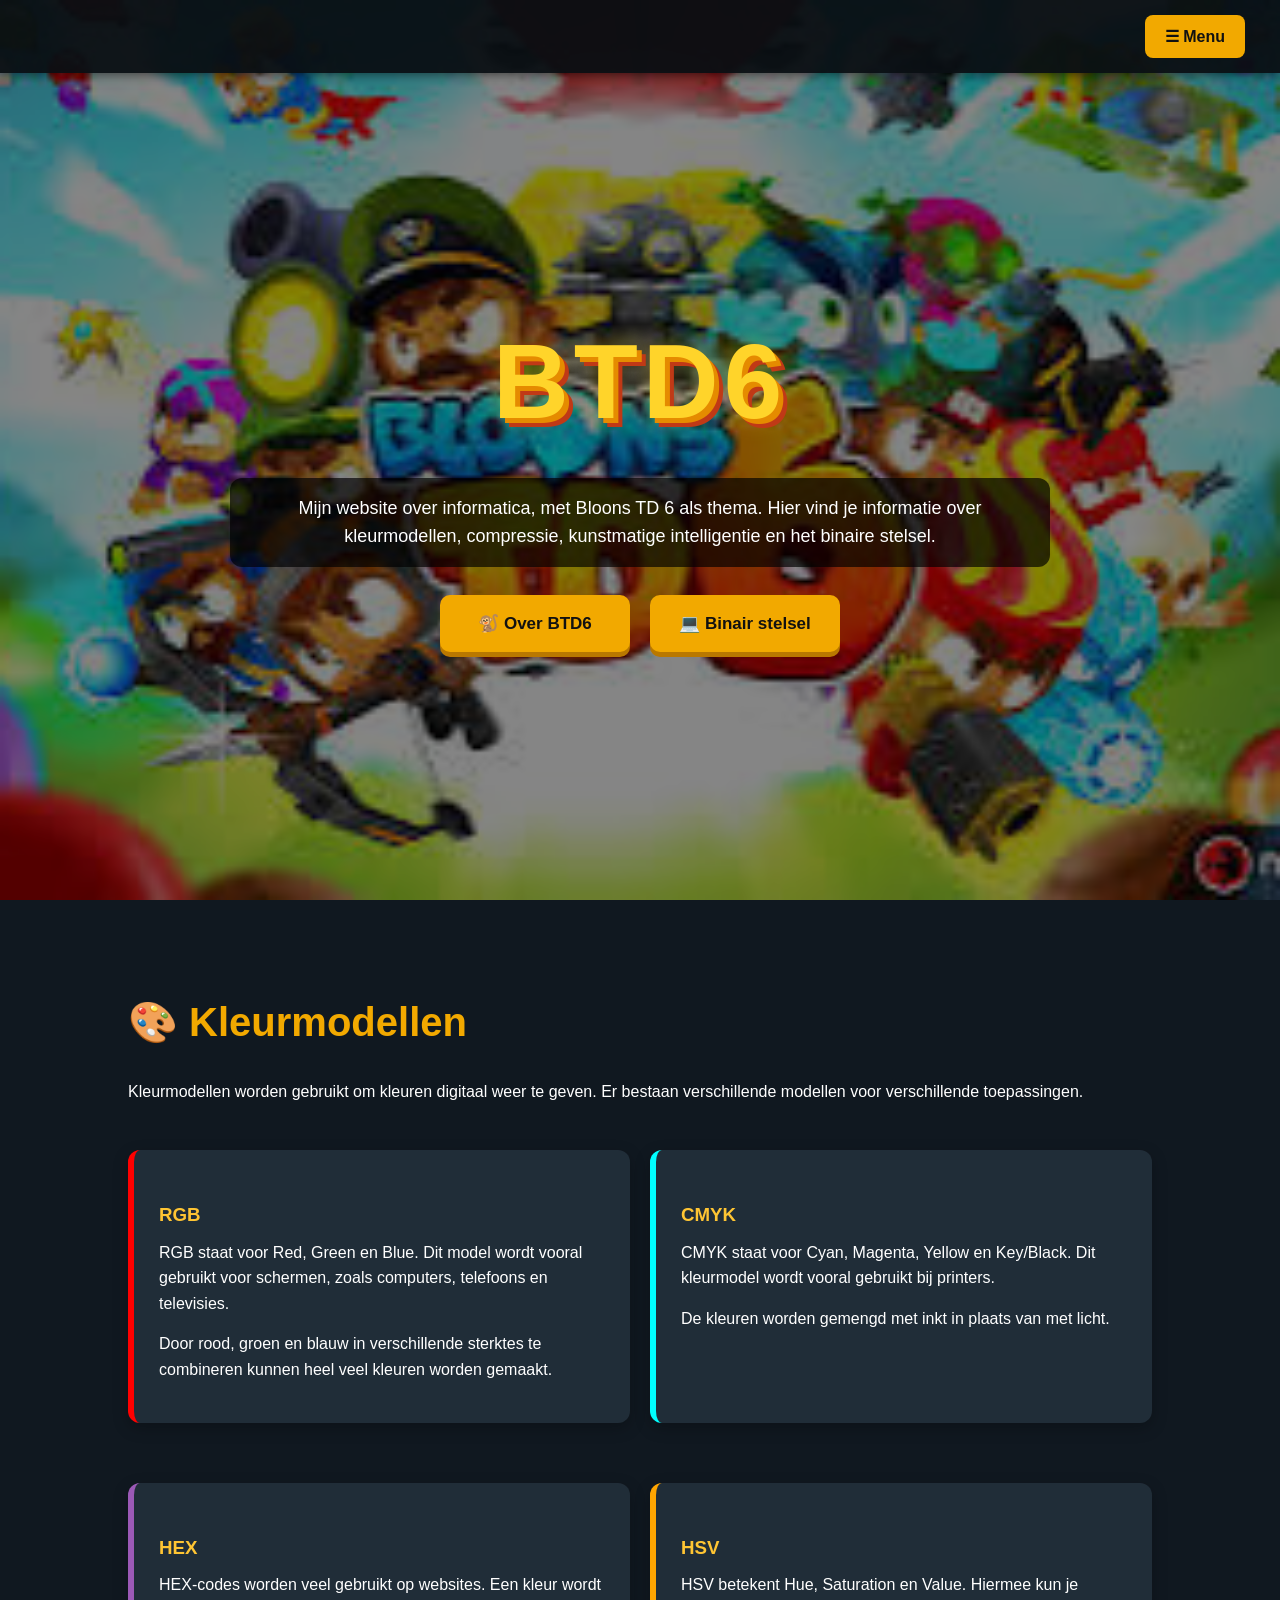
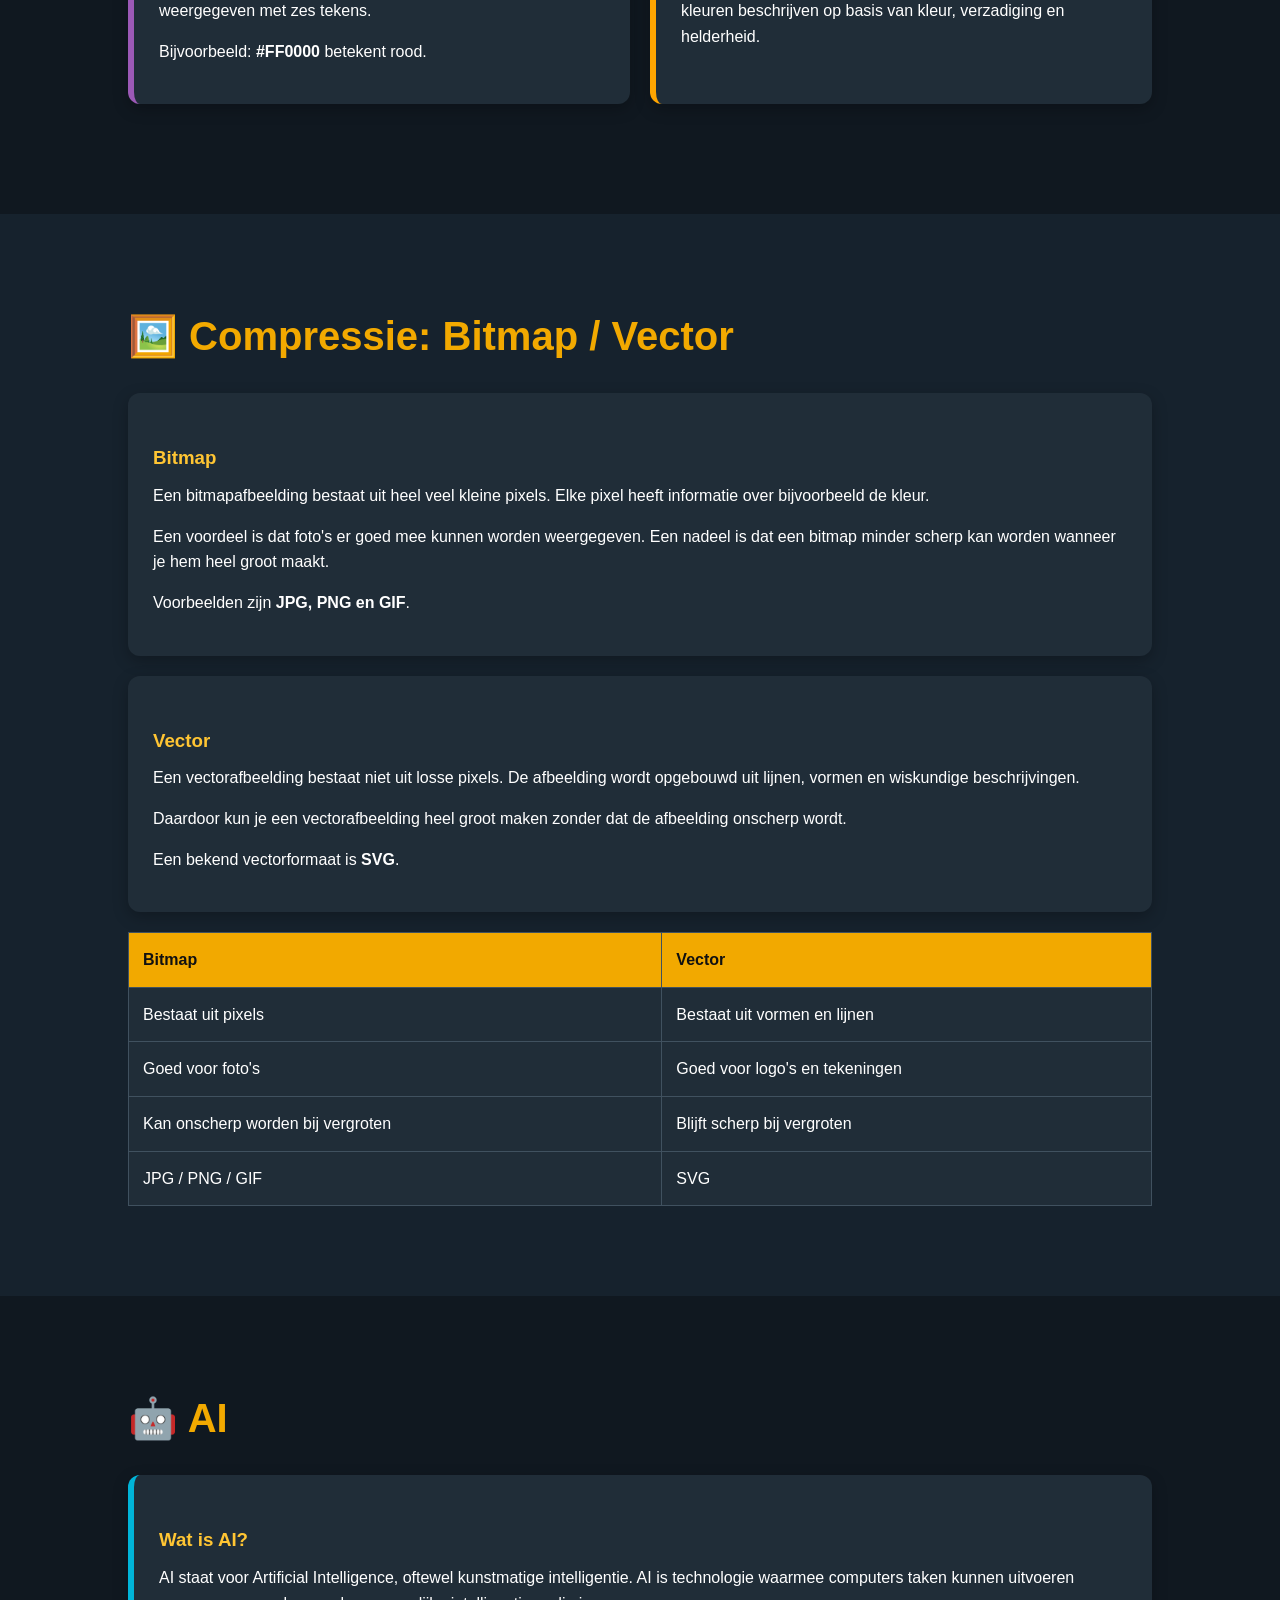
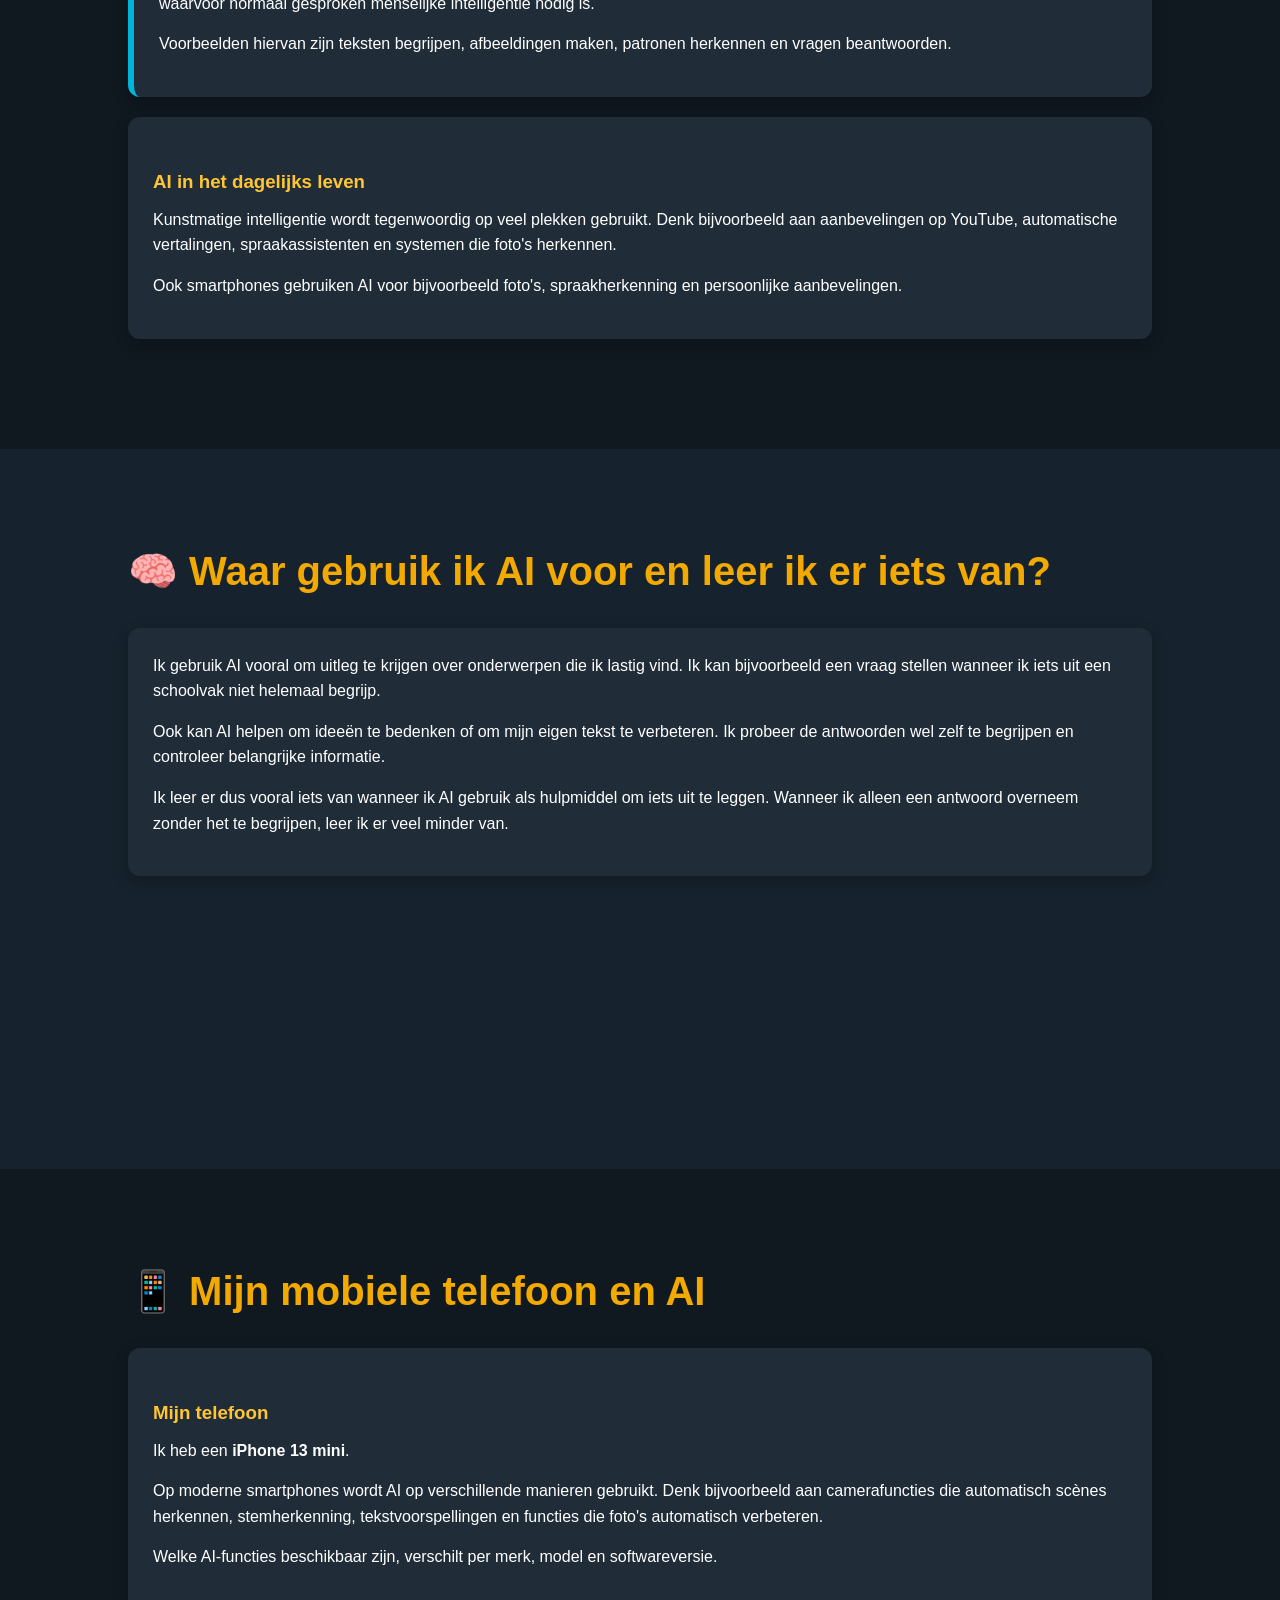
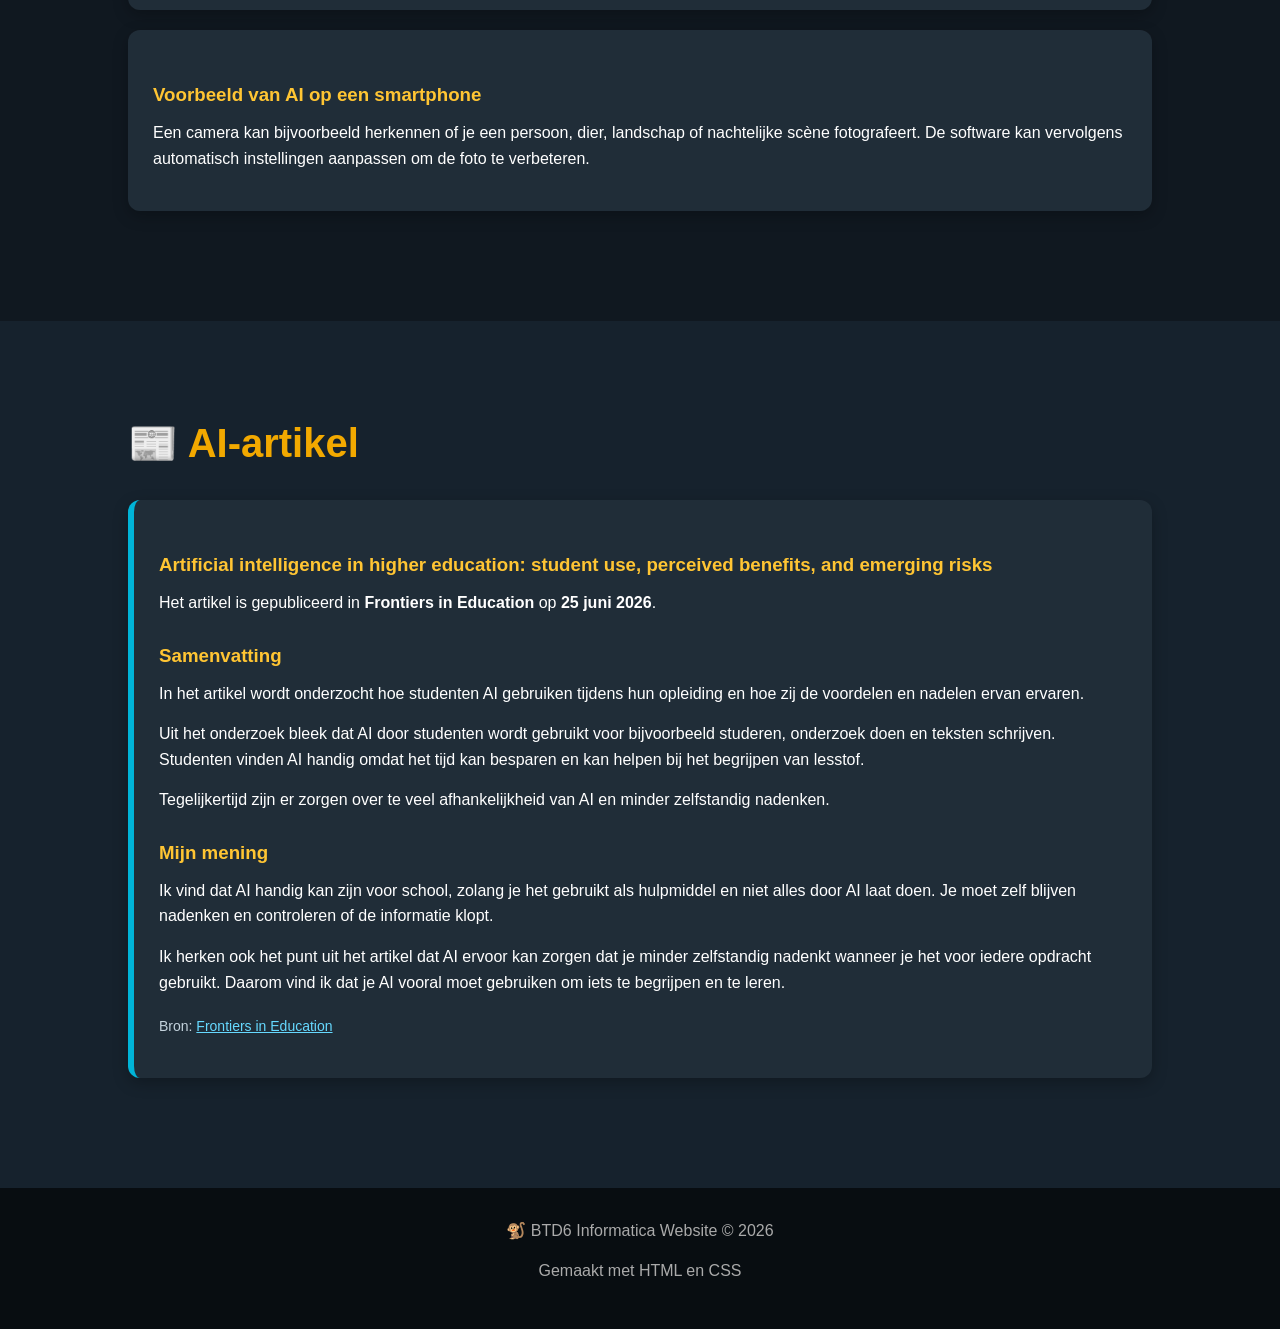
==== commit 074ef63a: "Update stylesheet link to correct path" ====
--- a/index.html
+++ b/index.html
@@ -33,7 +33,7 @@
         Omdat het bestand index.css heet, gebruiken we hier
         precies dezelfde bestandsnaam.
     -->
-    <link rel="stylesheet" href="index.css">
+    <link rel="stylesheet" href="css/index.css">
 
 </head>
 
--- a/css/index.css
+++ b/css/index.css
@@ -0,0 +1,1280 @@
+/*
+=============================================================
+BTD6 INFORMATICA WEBSITE - INDEX.CSS
+=============================================================
+
+Dit bestand bepaalt hoe index.html eruitziet.
+
+HTML en CSS hebben ieder een eigen taak:
+
+- HTML bepaalt de inhoud en structuur van de website.
+- CSS bepaalt de kleuren, afmetingen, posities en vormgeving.
+
+Een CSS-regel bestaat meestal uit:
+
+selector {
+    eigenschap: waarde;
+}
+
+Bijvoorbeeld:
+
+h1 {
+    color: red;
+}
+
+Hiermee krijgen alle h1-koppen rode tekst.
+
+=============================================================
+*/
+
+
+/*
+=============================================================
+1. BASISINSTELLINGEN
+=============================================================
+*/
+
+
+/*
+De ster (*) selecteert ALLE elementen op de pagina.
+
+margin: 0;
+    Haalt de standaard buitenruimte van elementen weg.
+
+padding: 0;
+    Haalt de standaard binnenruimte van elementen weg.
+
+box-sizing: border-box;
+    Zorgt ervoor dat padding en borders worden meegerekend
+    in de totale breedte en hoogte van een element.
+
+scroll-behavior: smooth;
+    Zorgt ervoor dat de pagina soepel naar een onderdeel
+    scrollt wanneer je op een interne link klikt.
+*/
+* {
+    margin: 0;
+    padding: 0;
+    box-sizing: border-box;
+    scroll-behavior: smooth;
+}
+
+
+/*
+De body is het volledige zichtbare gedeelte van de website.
+
+font-family:
+    Bepaalt welk lettertype wordt gebruikt.
+    De browser probeert Arial te gebruiken.
+    Als dat niet beschikbaar is, probeert hij Helvetica.
+
+background:
+    De achtergrondkleur van de website.
+
+color:
+    De standaard tekstkleur is wit.
+
+line-height:
+    Bepaalt de afstand tussen tekstregels.
+    1.6 betekent dat regels wat meer ruimte krijgen,
+    waardoor lange teksten prettiger leesbaar zijn.
+*/
+body {
+    font-family: Arial, Helvetica, sans-serif;
+
+    background: #101820;
+
+    color: white;
+
+    line-height: 1.6;
+}
+
+
+
+/*
+=============================================================
+2. NAVIGATIE
+=============================================================
+
+Dit gedeelte bevat de opmaak van het menu bovenaan de website.
+*/
+
+
+/*
+nav selecteert het navigatie-element uit de HTML.
+
+position: fixed;
+    Zet het menu vast op een vaste positie op het scherm.
+    Daardoor blijft het menu zichtbaar wanneer je scrolt.
+
+top: 0;
+    Plaatst het menu helemaal bovenaan.
+
+right: 0;
+    Zorgt ervoor dat de rechterkant van het menu aansluit
+    op de rechterkant van het scherm.
+
+width: 100%;
+    Het menu gebruikt de volledige schermbreedte.
+
+background:
+    Een bijna zwarte achtergrond met een beetje transparantie.
+
+z-index: 1000;
+    Bepaalt hoe ver het element naar voren komt.
+    Een hoge waarde zorgt ervoor dat het menu boven andere
+    onderdelen van de website wordt getoond.
+
+padding:
+    Binnenruimte rondom de inhoud van het menu.
+
+display: flex;
+    Activeert Flexbox. Hiermee kunnen elementen naast elkaar
+    worden geplaatst en uitgelijnd.
+
+justify-content: flex-end;
+    Plaatst de inhoud aan de rechterkant van het menu.
+
+box-shadow:
+    Voegt een schaduw onder het menu toe.
+*/
+nav {
+    position: fixed;
+
+    top: 0;
+    right: 0;
+
+    width: 100%;
+
+    background: rgba(10, 15, 20, 0.95);
+
+    z-index: 1000;
+
+    padding: 15px 35px;
+
+    display: flex;
+
+    justify-content: flex-end;
+
+    box-shadow:
+        0 2px 10px rgba(0, 0, 0, 0.5);
+}
+
+
+/*
+.dropdown is de container van de menuknop
+en de inhoud die onder de knop verschijnt.
+
+position: relative;
+    Zorgt ervoor dat de positie van het uitklapmenu
+    relatief aan deze container kan worden bepaald.
+
+display: inline-block;
+    Zorgt ervoor dat de container zich als een blok gedraagt,
+    maar niet automatisch de volledige breedte inneemt.
+*/
+.dropdown {
+    position: relative;
+
+    display: inline-block;
+}
+
+
+/*
+.dropbtn is de knop waarmee het menu wordt weergegeven.
+
+background:
+    De gele/oranje achtergrondkleur.
+
+color:
+    De donkere tekstkleur.
+
+padding:
+    Ruimte tussen de tekst en de randen van de knop.
+
+font-size:
+    De grootte van de tekst.
+
+font-weight:
+    Maakt de tekst dikgedrukt.
+
+border: none;
+    Verwijdert de standaardrand van de knop.
+
+border-radius:
+    Maakt de hoeken van de knop afgerond.
+
+cursor: pointer;
+    Verandert de muisaanwijzer in een handje.
+
+transition:
+    Zorgt ervoor dat veranderingen, zoals een andere
+    achtergrondkleur, geleidelijk verlopen.
+*/
+.dropbtn {
+    background: #f2a900;
+
+    color: #111;
+
+    padding: 12px 20px;
+
+    font-size: 16px;
+
+    font-weight: bold;
+
+    border: none;
+
+    border-radius: 8px;
+
+    cursor: pointer;
+
+    transition: 0.2s;
+}
+
+
+/*
+:hover betekent dat deze stijl actief wordt wanneer
+de bezoeker met de muis over de knop gaat.
+
+De knop krijgt dan een lichtere gele kleur.
+*/
+.dropbtn:hover {
+    background: #ffc533;
+}
+
+
+/*
+.dropdown-content is het gedeelte met alle menu-items.
+
+display: none;
+    Verbergt het menu standaard.
+
+position: absolute;
+    Haalt het menu uit de normale positie van de pagina.
+    Hierdoor kan het onder de knop verschijnen.
+
+right: 0;
+    Lijnt de rechterkant van het menu uit met de rechterkant
+    van de dropdown-container.
+
+background:
+    Geeft het menu een donkere achtergrond.
+
+min-width:
+    Zorgt ervoor dat het menu minimaal 290 pixels breed is.
+
+border-radius:
+    Rondt de hoeken af.
+
+overflow: hidden;
+    Verbergt inhoud die buiten de afgeronde hoeken valt.
+
+box-shadow:
+    Geeft het uitklapmenu een schaduw.
+*/
+.dropdown-content {
+    display: none;
+
+    position: absolute;
+
+    right: 0;
+
+    background: #202a33;
+
+    min-width: 290px;
+
+    border-radius: 8px;
+
+    overflow: hidden;
+
+    box-shadow:
+        0 8px 20px rgba(0, 0, 0, 0.5);
+}
+
+
+/*
+Deze regel selecteert alle links binnen het uitklapmenu.
+
+display: block;
+    Zorgt ervoor dat iedere link een eigen regel inneemt.
+
+text-decoration: none;
+    Verwijdert de standaard onderstreping van links.
+
+padding:
+    Geeft iedere link voldoende ruimte om op te klikken.
+*/
+.dropdown-content a {
+    color: white;
+
+    padding: 13px 17px;
+
+    text-decoration: none;
+
+    display: block;
+
+    transition: 0.2s;
+}
+
+
+/*
+Wanneer je met de muis over een menu-link gaat,
+verandert de achtergrond naar geel/oranje.
+
+De tekst wordt dan donker zodat deze goed leesbaar blijft.
+*/
+.dropdown-content a:hover {
+    background: #f2a900;
+
+    color: #111;
+}
+
+
+/*
+Deze regel maakt het uitklapmenu zichtbaar.
+
+.dropdown:hover betekent:
+    Wanneer de bezoeker met de muis over de dropdown-container gaat.
+
+.dropdown-content betekent:
+    Het onderdeel dat zichtbaar moet worden.
+
+display: block;
+    Toont het menu.
+*/
+.dropdown:hover .dropdown-content {
+    display: block;
+}
+
+
+
+/*
+=============================================================
+3. HOMEPAGE / HERO
+=============================================================
+
+De hero is het grote openingsgedeelte met de BTD6-afbeelding.
+*/
+
+
+/*
+.hero selecteert de section met class="hero".
+
+min-height: 100vh;
+    vh staat voor viewport height.
+    100vh betekent dat het onderdeel minimaal zo hoog is
+    als het volledige zichtbare scherm.
+
+overflow: hidden;
+    Verbergt onderdelen die buiten de hero vallen.
+
+display: flex;
+    Gebruikt Flexbox om de inhoud te positioneren.
+
+justify-content: center;
+    Centreert de inhoud horizontaal.
+
+align-items: center;
+    Centreert de inhoud verticaal.
+
+text-align: center;
+    Centreert de tekst.
+
+padding:
+    Houdt de inhoud op voldoende afstand van de schermranden.
+*/
+.hero {
+    position: relative;
+
+    min-height: 100vh;
+
+    overflow: hidden;
+
+    display: flex;
+
+    justify-content: center;
+
+    align-items: center;
+
+    text-align: center;
+
+    padding: 30px;
+}
+
+
+/*
+De afbeelding op de homepage.
+
+position: absolute;
+    Zorgt ervoor dat de afbeelding boven op de hero kan liggen.
+
+inset: 0;
+    Zet de afstand tot alle vier de kanten op 0.
+    De afbeelding begint dus linksboven en loopt tot rechtsonder.
+
+width en height:
+    Zorgen ervoor dat de afbeelding de volledige hero vult.
+
+object-fit: cover;
+    Zorgt ervoor dat de afbeelding het hele gebied bedekt.
+    De afbeelding kan hierdoor aan de randen worden bijgesneden.
+
+object-position: center;
+    Zorgt ervoor dat het midden van de afbeelding zichtbaar blijft.
+
+z-index: 0;
+    Plaatst de afbeelding achter de andere inhoud.
+*/
+.btd6-image {
+    position: absolute;
+
+    inset: 0;
+
+    width: 100%;
+
+    height: 100%;
+
+    object-fit: cover;
+
+    object-position: center;
+
+    z-index: 0;
+}
+
+
+/*
+.hero::after maakt een extra laag boven op de afbeelding.
+
+content: "";
+    Is nodig om een pseudo-element te maken.
+
+position: absolute;
+inset: 0;
+    Zorgt ervoor dat de laag de hele hero bedekt.
+
+background:
+    Een zwarte laag die voor 48% ondoorzichtig is.
+
+Deze donkere laag zorgt ervoor dat de witte en gele tekst
+beter leesbaar blijft op de afbeelding.
+
+z-index: 1;
+    De donkere laag ligt boven de afbeelding,
+    maar onder de tekst.
+*/
+.hero::after {
+    content: "";
+
+    position: absolute;
+
+    inset: 0;
+
+    background: rgba(0, 0, 0, 0.48);
+
+    z-index: 1;
+}
+
+
+/*
+Dit is de container met de titel, tekst en knoppen.
+
+position: relative;
+    Zorgt ervoor dat de inhoud op de juiste laag blijft staan.
+
+z-index: 2;
+    Plaatst de inhoud boven de afbeelding en de donkere laag.
+
+max-width:
+    Voorkomt dat de tekstcontainer te breed wordt.
+
+padding-top:
+    Geeft bovenaan wat extra ruimte.
+*/
+.hero-content {
+    position: relative;
+
+    z-index: 2;
+
+    max-width: 900px;
+
+    padding-top: 50px;
+}
+
+
+
+/*
+=============================================================
+4. BTD6 TITEL
+=============================================================
+
+Dit gedeelte maakt de grote BTD6-tekst op de homepage.
+*/
+
+
+/*
+.hero h1 selecteert alleen een h1-element dat binnen
+het element met class="hero" staat.
+
+font-size:
+    Maakt de titel erg groot.
+
+font-weight:
+    900 is een zeer dik lettertype.
+
+letter-spacing:
+    Vergroot de afstand tussen de letters.
+
+margin-bottom:
+    Ruimte onder de titel.
+
+color:
+    Geeft de titel een opvallende gele kleur.
+
+text-shadow:
+    Voegt meerdere schaduwen toe.
+    Hierdoor krijgt de titel een soort 3D-effect.
+*/
+.hero h1 {
+    font-size: 105px;
+
+    font-weight: 900;
+
+    letter-spacing: 5px;
+
+    margin-bottom: 12px;
+
+    /*
+    De titel gebruikt meerdere schaduwen:
+
+    De eerste schaduw is oranje.
+    De tweede schaduw is donkerrood.
+    De derde schaduw geeft een zachte gele gloed.
+    */
+
+    color: #ffd42a;
+
+    text-shadow:
+        5px 5px 0 #e58b00,
+        9px 9px 0 #c03916,
+        0 0 25px rgba(255, 212, 42, 0.45);
+}
+
+
+
+/*
+=============================================================
+5. TEKST ONDER DE BTD6 TITEL
+=============================================================
+*/
+
+
+/*
+.hero p selecteert de paragraaf binnen de hero.
+
+font-size:
+    Bepaalt hoe groot de tekst is.
+
+background:
+    Een donkere, halfdoorzichtige achtergrond achter de tekst.
+
+padding:
+    Zorgt voor ruimte rondom de tekst.
+
+border-radius:
+    Rondt de hoeken van de achtergrond af.
+
+max-width:
+    Voorkomt dat de tekstregel te lang wordt.
+
+margin:
+    Centreert het tekstblok.
+*/
+.hero p {
+    font-size: 18px;
+
+    background: rgba(0, 0, 0, 0.68);
+
+    padding: 16px 25px;
+
+    border-radius: 12px;
+
+    max-width: 820px;
+
+    margin: 0 auto;
+}
+
+
+
+/*
+=============================================================
+6. HOMEPAGE KNOPPEN
+=============================================================
+
+Dit gedeelte bepaalt hoe de twee knoppen op de homepage eruitzien.
+*/
+
+
+/*
+.home-buttons is de container waarin beide knoppen staan.
+
+display: flex;
+    Zet de knoppen naast elkaar.
+
+justify-content: center;
+    Centreert de knoppen horizontaal.
+
+align-items: center;
+    Lijnt de knoppen netjes uit.
+
+gap:
+    Bepaalt de afstand tussen de knoppen.
+
+margin-top:
+    Geeft ruimte boven de knoppen.
+
+flex-wrap: wrap;
+    Staat toe dat de knoppen naar een volgende regel gaan
+    wanneer er onvoldoende ruimte is.
+*/
+.home-buttons {
+    display: flex;
+
+    justify-content: center;
+
+    align-items: center;
+
+    gap: 20px;
+
+    margin-top: 28px;
+
+    flex-wrap: wrap;
+}
+
+
+/*
+.home-button selecteert de twee links die als knoppen worden gebruikt.
+
+display: inline-block;
+    Maakt het mogelijk om breedte en hoogte te gebruiken,
+    terwijl het element zich als een regel-element gedraagt.
+
+padding:
+    Ruimte rondom de tekst.
+
+min-width:
+    Zorgt ervoor dat beide knoppen minimaal even breed zijn.
+
+background en color:
+    Bepalen de achtergrond- en tekstkleur.
+
+text-decoration:
+    Verwijdert de standaard onderstreping van links.
+
+font-weight:
+    Maakt de tekst dikgedrukt.
+
+border-radius:
+    Maakt de hoeken afgerond.
+
+box-shadow:
+    Geeft de knop een schaduw aan de onderkant.
+
+transition:
+    Zorgt voor een vloeiende verandering bij hover.
+*/
+.home-button {
+    display: inline-block;
+
+    padding: 15px 28px;
+
+    min-width: 190px;
+
+    background: #f2a900;
+
+    color: #111;
+
+    text-decoration: none;
+
+    font-weight: bold;
+
+    font-size: 17px;
+
+    border-radius: 10px;
+
+    box-shadow:
+        0 5px 0 #b97800;
+
+    transition: 0.2s;
+}
+
+
+/*
+De hover-versie van de homepageknoppen.
+
+Wanneer je met de muis over een knop gaat:
+
+- Wordt de achtergrond lichter.
+- Beweegt de knop 3 pixels omhoog.
+- Wordt de schaduw iets groter.
+
+transform: translateY(-3px);
+    Verplaatst het element 3 pixels omhoog.
+*/
+.home-button:hover {
+    background: #ffc533;
+
+    transform: translateY(-3px);
+
+    box-shadow:
+        0 8px 0 #b97800;
+}
+
+
+
+/*
+=============================================================
+7. SECTIES
+=============================================================
+
+De homepage bestaat uit verschillende grote onderdelen.
+
+Ieder onderdeel heeft dezelfde basisinstellingen.
+*/
+
+
+/*
+section selecteert alle section-elementen.
+
+padding:
+    Geeft ruimte binnen ieder onderdeel.
+    90px is de verticale ruimte.
+    10% is de horizontale ruimte.
+
+min-height:
+    Ieder onderdeel is minimaal 80% van de schermhoogte.
+*/
+section {
+    padding: 90px 10%;
+
+    min-height: 80vh;
+}
+
+
+/*
+nth-child(even) selecteert section-elementen die
+een even positie hebben binnen hun ouder-element.
+
+Hiermee krijgen sommige onderdelen een iets lichtere
+achtergrondkleur dan de andere onderdelen.
+
+De browser telt hierbij ook andere HTML-elementen in de body mee.
+*/
+section:nth-child(even) {
+    background: #16222d;
+}
+
+
+/*
+nth-child(odd) selecteert section-elementen die
+een oneven positie hebben binnen hun ouder-element.
+
+Hiermee ontstaat de afwisseling tussen de achtergrondkleuren.
+*/
+section:nth-child(odd) {
+    background: #101820;
+}
+
+
+/*
+.container wordt gebruikt om de inhoud van ieder onderdeel
+op een nette breedte te houden.
+
+max-width:
+    De inhoud wordt maximaal 1050 pixels breed.
+
+margin: auto;
+    Centreert de container horizontaal.
+*/
+.container {
+    max-width: 1050px;
+
+    margin: auto;
+}
+
+
+
+/*
+=============================================================
+8. KOPPEN EN PARAGRAFEN
+=============================================================
+
+Hier staan de algemene instellingen voor koppen en teksten.
+*/
+
+
+/*
+h2 selecteert alle tweede-niveau koppen.
+
+Deze koppen worden gebruikt voor de titels van de grote secties.
+*/
+h2 {
+    font-size: 40px;
+
+    color: #f2a900;
+
+    margin-bottom: 25px;
+}
+
+
+/*
+h3 selecteert alle derde-niveau koppen.
+
+Deze worden bijvoorbeeld gebruikt als titels van kaarten.
+*/
+h3 {
+    color: #ffc533;
+
+    margin-top: 25px;
+
+    margin-bottom: 10px;
+}
+
+
+/*
+p selecteert alle gewone paragrafen.
+
+margin-bottom:
+    Zorgt voor ruimte tussen opeenvolgende tekstblokken.
+*/
+p {
+    margin-bottom: 15px;
+}
+
+
+
+/*
+=============================================================
+9. KAARTEN
+=============================================================
+
+Een card is een afgerond vlak waarin informatie staat.
+
+Je gebruikt deze class op meerdere plekken op de website.
+*/
+
+
+/*
+.card bepaalt het uiterlijk van alle informatiekaarten.
+
+background:
+    Geeft de kaart een donkerblauwe achtergrond.
+
+padding:
+    Ruimte tussen de tekst en de randen.
+
+margin:
+    Ruimte rondom de kaart.
+
+border-radius:
+    Maakt de hoeken afgerond.
+
+box-shadow:
+    Geeft de kaart een subtiele schaduw.
+
+transition:
+    Zorgt ervoor dat veranderingen vloeiend verlopen.
+*/
+.card {
+    background: #202d38;
+
+    padding: 25px;
+
+    margin: 20px 0;
+
+    border-radius: 12px;
+
+    box-shadow:
+        0 5px 15px rgba(0, 0, 0, 0.25);
+
+    transition: 0.2s;
+}
+
+
+/*
+Wanneer je met de muis over een kaart beweegt:
+
+- Beweegt de kaart een klein stukje omhoog.
+- Wordt de schaduw iets sterker.
+
+Dit geeft de kaarten een interactief effect.
+*/
+.card:hover {
+    transform: translateY(-3px);
+
+    box-shadow:
+        0 8px 20px rgba(0, 0, 0, 0.35);
+}
+
+
+
+/*
+=============================================================
+10. KLEURMODELLEN
+=============================================================
+
+Dit gedeelte bevat de vormgeving van het RGB-, CMYK-,
+HEX- en HSV-onderdeel.
+*/
+
+
+/*
+.color-grid bevat de vier kleurkaarten.
+
+display: grid;
+    Activeert CSS Grid.
+
+grid-template-columns:
+    repeat(2, 1fr) verdeelt de ruimte over twee gelijke kolommen.
+
+gap:
+    Bepaalt de afstand tussen de kaarten.
+
+margin-top:
+    Geeft ruimte boven het grid.
+*/
+.color-grid {
+    display: grid;
+
+    grid-template-columns:
+        repeat(2, 1fr);
+
+    gap: 20px;
+
+    margin-top: 25px;
+}
+
+
+/*
+Deze classes voegen een gekleurde linkerrand toe
+aan de verschillende kleurkaarten.
+
+border-left bestaat uit:
+    6px = de dikte van de rand.
+    solid = een doorgetrokken rand.
+    De kleur bepaalt de kleur van de rand.
+*/
+
+
+/* Rode rand voor de RGB-kaart. */
+.rgb {
+    border-left:
+        6px solid red;
+}
+
+
+/* Cyaankleurige rand voor de CMYK-kaart. */
+.cmyk {
+    border-left:
+        6px solid cyan;
+}
+
+
+/* Paarse rand voor de HEX-kaart. */
+.hex {
+    border-left:
+        6px solid #9b59b6;
+}
+
+
+/* Oranje rand voor de HSV-kaart. */
+.hsv {
+    border-left:
+        6px solid orange;
+}
+
+
+
+/*
+=============================================================
+11. AI
+=============================================================
+
+Dit gedeelte bevat de extra opmaak voor AI-kaarten
+en de bronvermelding.
+*/
+
+
+/*
+.ai-highlight voegt een blauwe rand toe aan een kaart.
+
+Deze class wordt gebruikt om bepaalde AI-onderdelen
+extra te laten opvallen.
+*/
+.ai-highlight {
+    border-left:
+        6px solid #00b4d8;
+}
+
+
+/*
+.source wordt gebruikt voor bronvermeldingen.
+
+font-size:
+    Maakt de bronvermelding iets kleiner dan gewone tekst.
+
+margin-top:
+    Geeft ruimte boven de bron.
+
+color:
+    Geeft de tekst een lichtblauwe/grijze kleur.
+*/
+.source {
+    font-size: 14px;
+
+    margin-top: 20px;
+
+    color: #c4d3dd;
+}
+
+
+/*
+Deze regel verandert de kleur van links
+die binnen een element met class="source" staan.
+*/
+.source a {
+    color: #66d9ff;
+}
+
+
+
+/*
+=============================================================
+12. TABEL
+=============================================================
+
+Deze instellingen worden gebruikt voor de vergelijkingstabel
+bij het onderdeel over bitmap en vector.
+*/
+
+
+/*
+table selecteert de volledige tabel.
+
+width: 100%;
+    De tabel gebruikt de volledige breedte van de container.
+
+border-collapse: collapse;
+    Zorgt ervoor dat aangrenzende tabelranden samenvallen.
+    Hierdoor ontstaan geen dubbele randen.
+
+margin-top:
+    Geeft ruimte boven de tabel.
+
+background:
+    Geeft de tabel een donkere achtergrond.
+*/
+table {
+    width: 100%;
+
+    border-collapse: collapse;
+
+    margin-top: 20px;
+
+    background: #202d38;
+}
+
+
+/*
+th en td selecteren alle kopcellen en gewone cellen.
+
+padding:
+    Ruimte rondom de inhoud van iedere cel.
+
+border:
+    Voegt een dunne rand toe.
+
+text-align:
+    Zorgt ervoor dat de tekst links wordt uitgelijnd.
+*/
+th,
+td {
+    padding: 14px;
+
+    border:
+        1px solid #40515f;
+
+    text-align: left;
+}
+
+
+/*
+th selecteert alleen de kopcellen van de tabel.
+
+De kopcellen krijgen een gele achtergrond
+met donkere tekst.
+*/
+th {
+    background: #f2a900;
+
+    color: #111;
+}
+
+
+
+/*
+=============================================================
+13. FOOTER
+=============================================================
+
+De footer is het onderste gedeelte van de website.
+*/
+
+
+/*
+text-align: center;
+    Centreert de tekst.
+
+padding:
+    Geeft ruimte rondom de tekst.
+
+background:
+    Geeft de footer een bijna zwarte achtergrond.
+
+color:
+    Maakt de tekst lichtgrijs.
+*/
+footer {
+    text-align: center;
+
+    padding: 30px;
+
+    background: #080d11;
+
+    color: #aaa;
+}
+
+
+
+/*
+=============================================================
+14. MOBIELE VERSIE
+=============================================================
+
+Een media query maakt het mogelijk om CSS aan te passen
+aan de grootte van het scherm.
+
+max-width: 800px betekent:
+
+Deze instellingen worden gebruikt wanneer het scherm
+800 pixels breed of smaller is.
+
+Dit is bijvoorbeeld handig voor telefoons en kleinere tablets.
+*/
+
+
+@media (max-width: 800px) {
+
+
+    /*
+    De BTD6-titel wordt kleiner op een mobiel scherm.
+
+    Op een groot scherm is 105px gebruikt.
+    Op een klein scherm wordt dit 65px.
+    */
+    .hero h1 {
+        font-size: 65px;
+
+        letter-spacing: 2px;
+    }
+
+
+    /*
+    De tekst onder de titel wordt iets kleiner,
+    zodat deze beter op een mobiel scherm past.
+    */
+    .hero p {
+        font-size: 16px;
+    }
+
+
+    /*
+    De knoppen worden onder elkaar geplaatst.
+
+    flex-direction: column;
+        Verandert de richting van Flexbox.
+        In plaats van naast elkaar staan de knoppen nu onder elkaar.
+
+    gap:
+        Bepaalt de verticale afstand tussen de knoppen.
+    */
+    .home-buttons {
+        flex-direction: column;
+
+        gap: 15px;
+    }
+
+
+    /*
+    Op mobiel krijgen de knoppen een vaste breedte
+    zodat ze netjes onder elkaar staan.
+    */
+    .home-button {
+        width: 230px;
+    }
+
+
+    /*
+    Het kleur-grid verandert van twee kolommen
+    naar één kolom.
+
+    Daardoor staan de vier kleurkaarten onder elkaar
+    in plaats van naast elkaar.
+    */
+    .color-grid {
+        grid-template-columns: 1fr;
+    }
+
+
+    /*
+    De navigatie krijgt iets minder ruimte aan de randen.
+    */
+    nav {
+        padding: 12px 15px;
+    }
+
+
+    /*
+    De secties krijgen minder horizontale ruimte.
+    Zo blijft er op een klein scherm meer ruimte over
+    voor de tekst zelf.
+    */
+    section {
+        padding: 80px 6%;
+    }
+
+
+    /*
+    Het uitklapmenu wordt iets smaller gemaakt,
+    zodat het beter binnen een mobiel scherm past.
+    */
+    .dropdown-content {
+        right: 0;
+
+        min-width: 230px;
+    }
+
+}
+
+
+/*
+=============================================================
+EINDE VAN INDEX.CSS
+=============================================================
+
+Alle vormgeving van de homepage staat nu in dit bestand.
+
+Wanneer je bijvoorbeeld de achtergrondkleur wilt aanpassen,
+kun je dat hier doen zonder de HTML te veranderen.
+
+=============================================================
+*/
